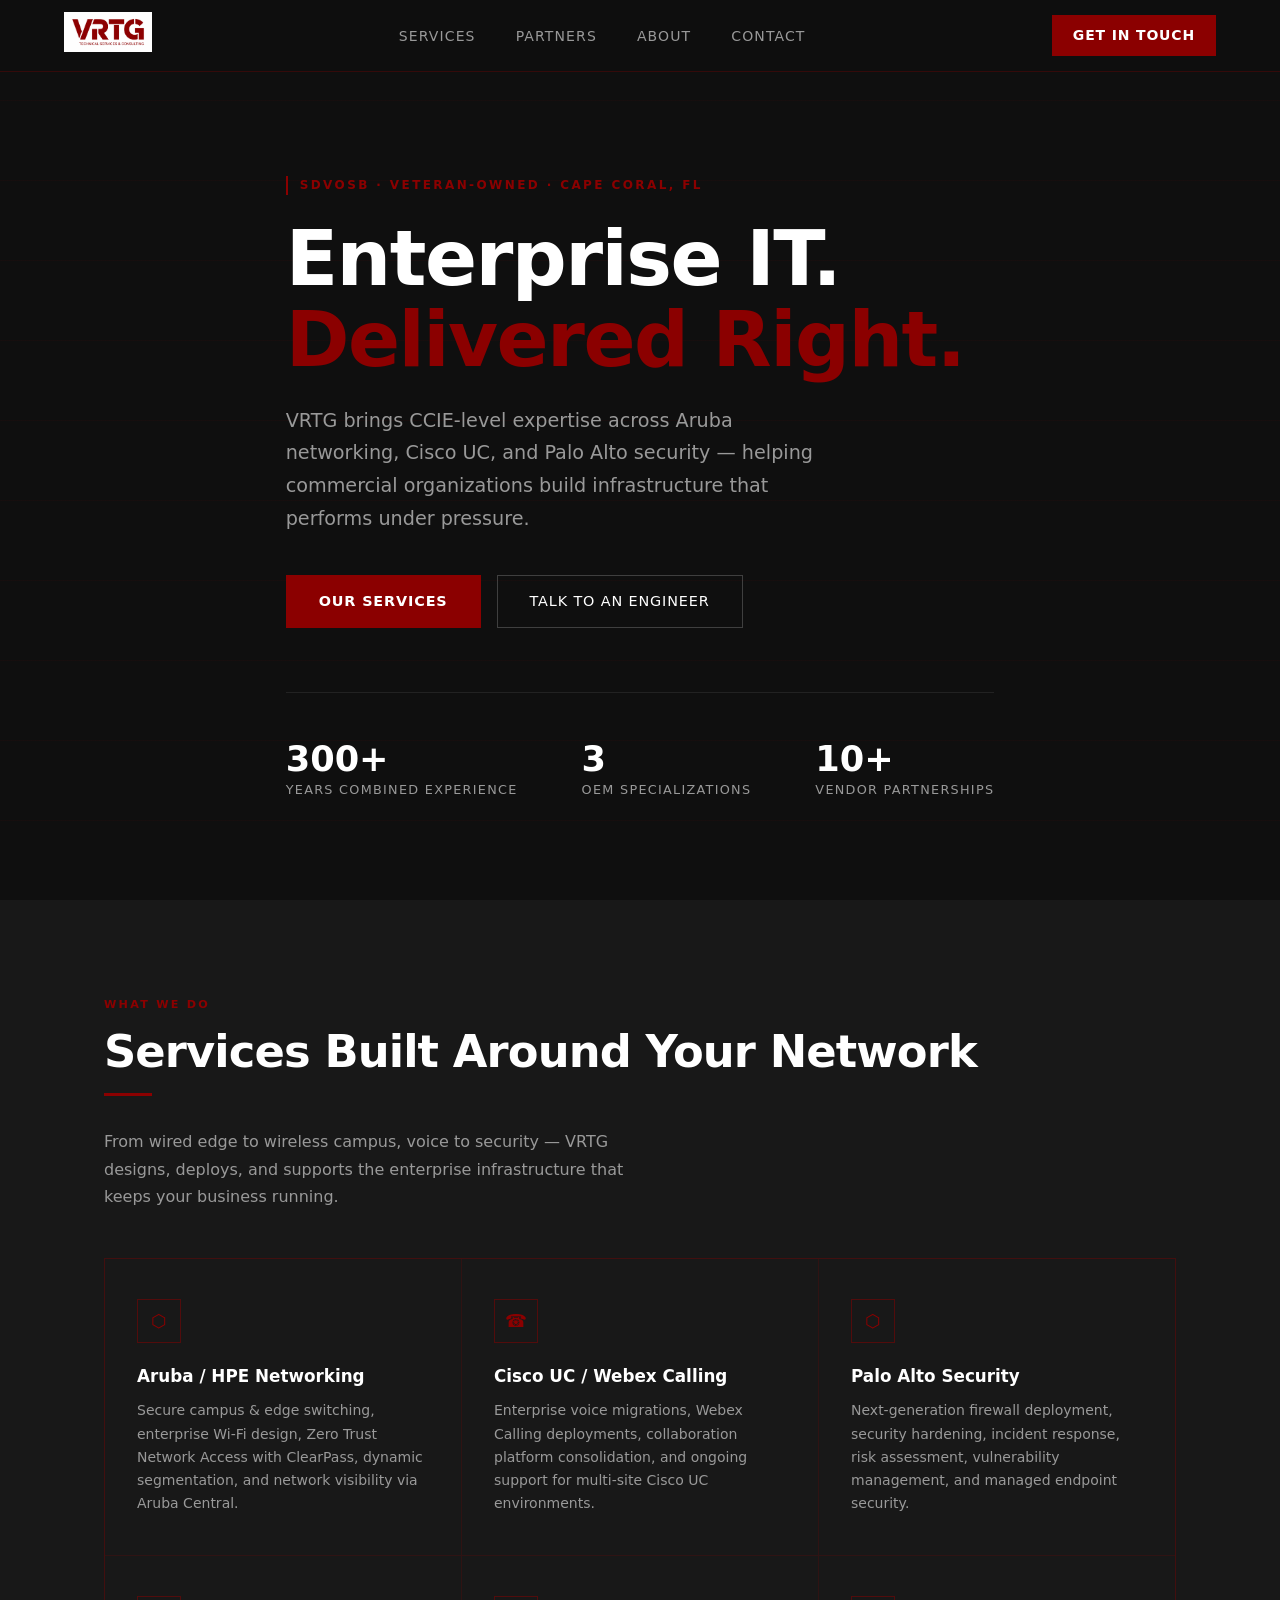
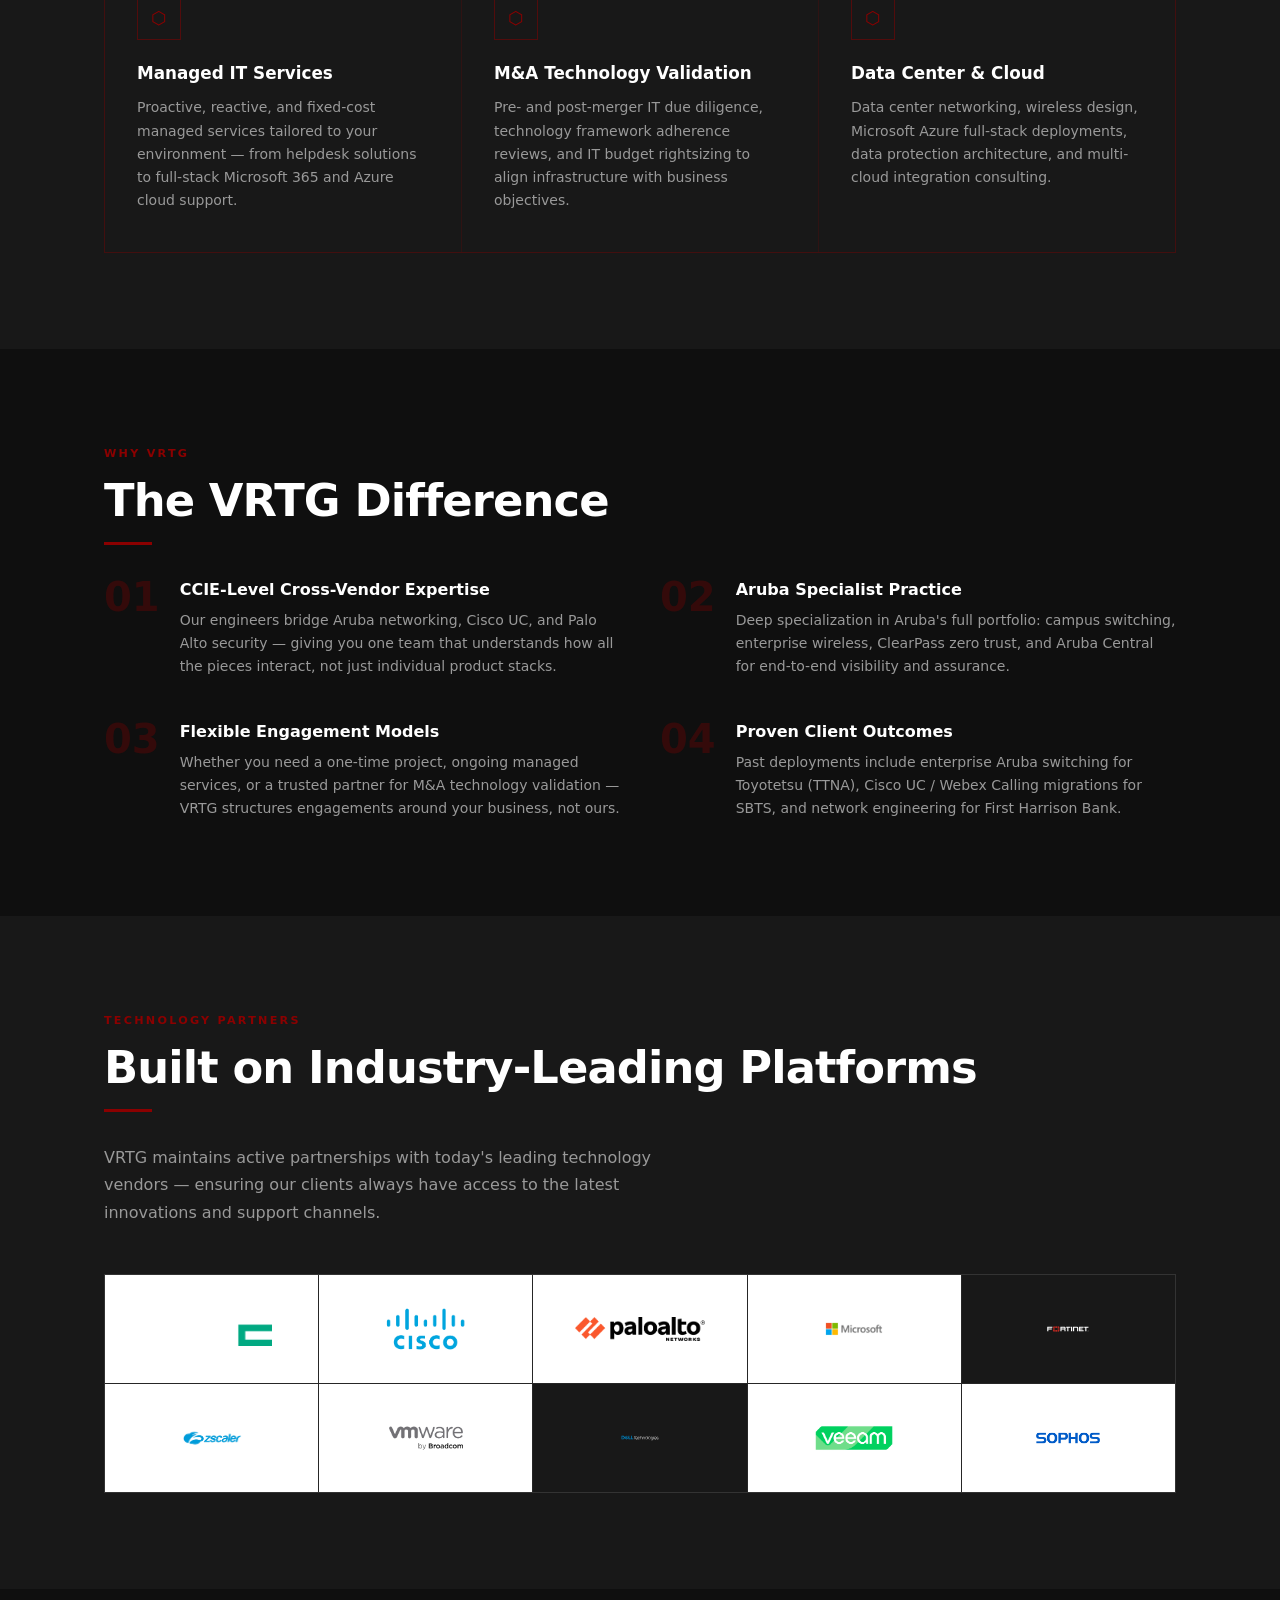
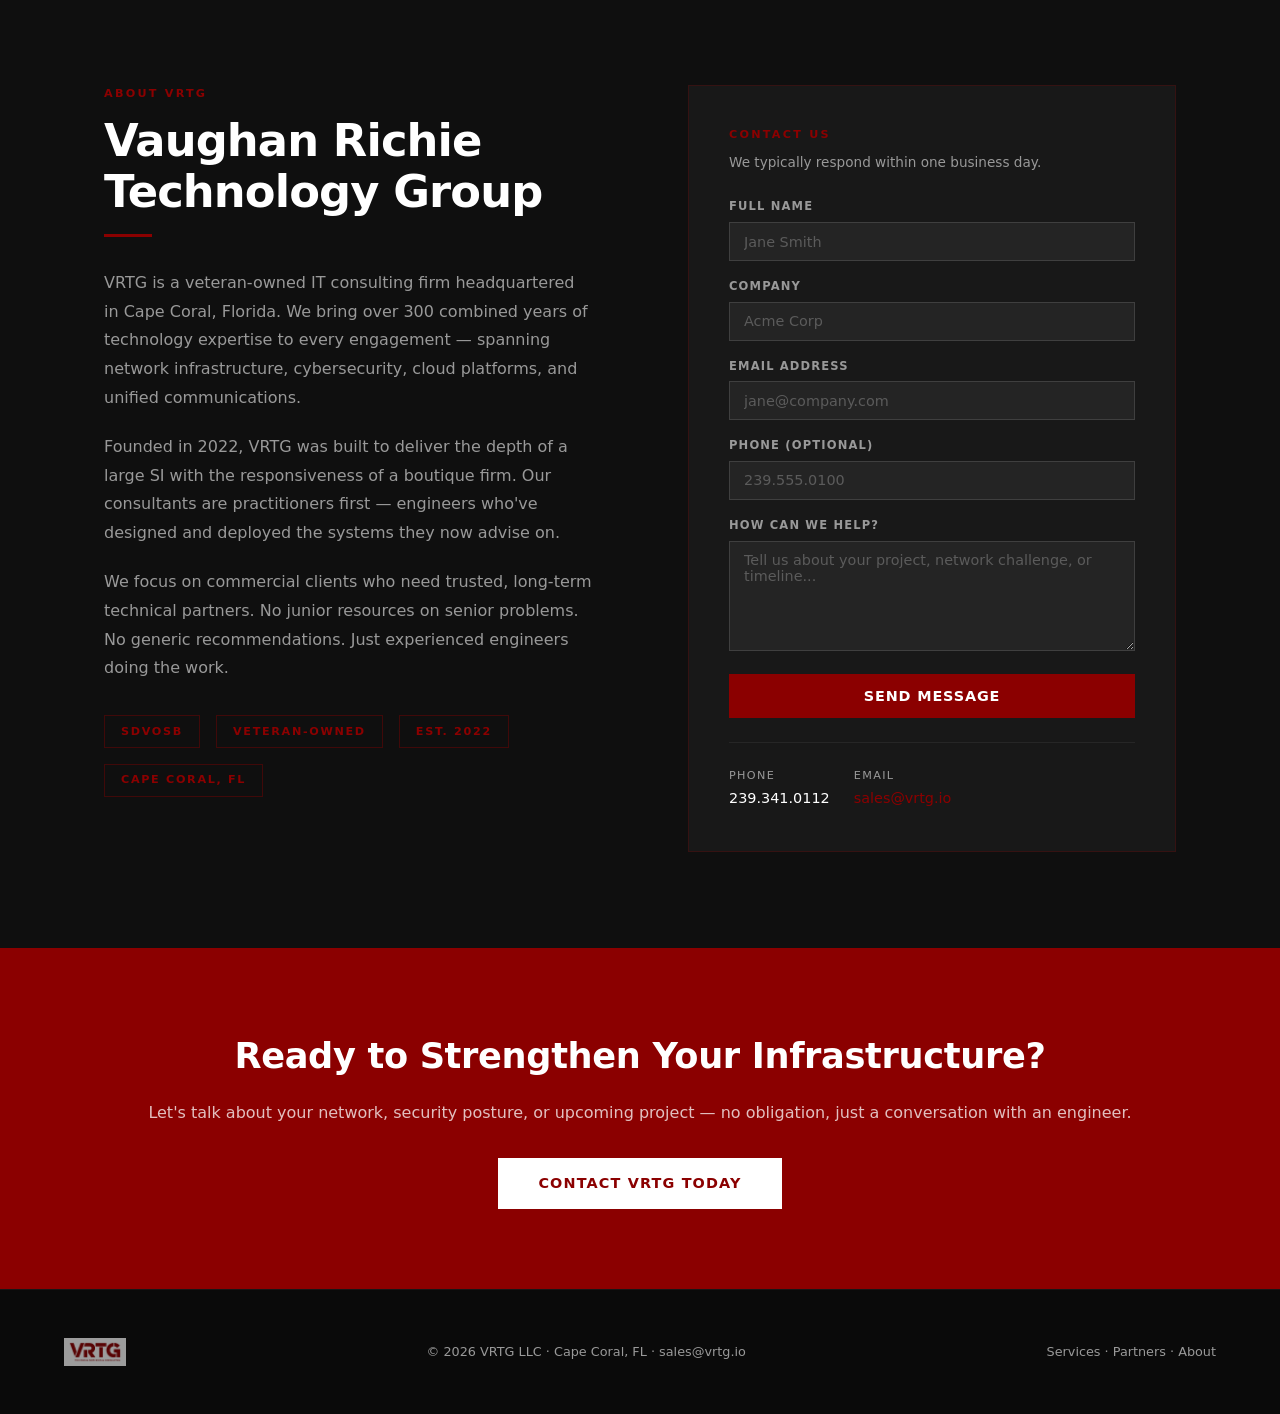
==== index.html @ ad1d43f0 "Updated the bottom line with current year and VRTG from full name." ====
<!DOCTYPE html>
<html lang="en">
<head>
<meta charset="UTF-8">
<meta name="viewport" content="width=device-width, initial-scale=1.0">
<title>VRTG – Technical Services & Consulting</title>
<style>
  :root {
    --red: #8B0000;
    --red-light: #a01010;
    --red-dim: #5a0000;
    --dark: #0f0f0f;
    --dark2: #181818;
    --dark3: #222222;
    --gray: #888;
    --light: #f5f4f2;
    --white: #fff;
    --text: #e8e6e1;
    --text-muted: #999;
    --font: 'Segoe UI', system-ui, -apple-system, sans-serif;
  }
  * { box-sizing: border-box; margin: 0; padding: 0; }
  html { scroll-behavior: smooth; }
  body { background: var(--dark); color: var(--text); font-family: var(--font); line-height: 1.6; }

  /* NAV */
  nav {
    position: fixed; top: 0; left: 0; right: 0; z-index: 100;
    background: rgba(15,15,15,0.97); backdrop-filter: blur(8px);
    border-bottom: 1px solid rgba(139,0,0,0.3);
    display: flex; align-items: center; justify-content: space-between;
    padding: 0 4rem; height: 72px;
  }
  .nav-logo img { height: 40px; width: auto; }
  .nav-links { display: flex; gap: 2.5rem; list-style: none; }
  .nav-links a {
    color: var(--text-muted); text-decoration: none; font-size: 0.875rem;
    letter-spacing: 0.08em; text-transform: uppercase; font-weight: 500;
    transition: color 0.2s;
  }
  .nav-links a:hover { color: var(--white); }
  .nav-cta {
    background: var(--red); color: var(--white); text-decoration: none;
    padding: 0.5rem 1.25rem; font-size: 0.875rem; font-weight: 600;
    letter-spacing: 0.06em; text-transform: uppercase;
    border: 1px solid var(--red); transition: all 0.2s;
  }
  .nav-cta:hover { background: transparent; color: var(--red); }

  /* SECTIONS */
  section { padding: 6rem 4rem; max-width: 1200px; margin: 0 auto; }
  section.full-bleed { max-width: none; padding: 6rem 4rem; }

  /* HERO */
  .hero {
    min-height: 100vh; display: flex; flex-direction: column;
    justify-content: center; padding-top: 72px;
    position: relative; overflow: hidden;
  }
  .hero::before {
    content: '';
    position: absolute; top: 0; left: 0; right: 0; bottom: 0;
    background: repeating-linear-gradient(
      0deg, transparent, transparent 79px,
      rgba(139,0,0,0.06) 79px, rgba(139,0,0,0.06) 80px
    );
    pointer-events: none;
  }
  .hero-inner { max-width: 1200px; margin: 0 auto; padding: 6rem 4rem; position: relative; }
  .hero-eyebrow {
    display: inline-block; color: var(--red); font-size: 0.75rem;
    letter-spacing: 0.2em; text-transform: uppercase; font-weight: 600;
    margin-bottom: 1.5rem;
    border-left: 2px solid var(--red); padding-left: 0.75rem;
  }
  .hero h1 {
    font-size: clamp(2.8rem, 6vw, 5rem); font-weight: 700; line-height: 1.05;
    letter-spacing: -0.02em; color: var(--white); margin-bottom: 1.5rem;
    max-width: 800px;
  }
  .hero h1 span { color: var(--red); }
  .hero p {
    font-size: 1.2rem; color: var(--text-muted); max-width: 560px;
    margin-bottom: 2.5rem; line-height: 1.7;
  }
  .hero-actions { display: flex; gap: 1rem; flex-wrap: wrap; }
  .btn-primary {
    background: var(--red); color: var(--white); text-decoration: none;
    padding: 0.875rem 2rem; font-size: 0.9rem; font-weight: 600;
    letter-spacing: 0.06em; text-transform: uppercase;
    border: 1px solid var(--red); transition: all 0.2s; display: inline-block;
  }
  .btn-primary:hover { background: var(--red-light); }
  .btn-outline {
    background: transparent; color: var(--white); text-decoration: none;
    padding: 0.875rem 2rem; font-size: 0.9rem; font-weight: 500;
    letter-spacing: 0.06em; text-transform: uppercase;
    border: 1px solid rgba(255,255,255,0.2); transition: all 0.2s; display: inline-block;
  }
  .btn-outline:hover { border-color: var(--white); }
  .hero-stats {
    display: flex; gap: 4rem; margin-top: 4rem;
    padding-top: 3rem; border-top: 1px solid rgba(255,255,255,0.08);
  }
  .hero-stat .num { font-size: 2.2rem; font-weight: 700; color: var(--white); line-height: 1; }
  .hero-stat .label { font-size: 0.8rem; color: var(--text-muted); margin-top: 0.25rem; text-transform: uppercase; letter-spacing: 0.1em; }

  /* SECTION HEADERS */
  .section-label {
    font-size: 0.7rem; letter-spacing: 0.2em; text-transform: uppercase;
    color: var(--red); font-weight: 600; margin-bottom: 0.75rem;
  }
  .section-title {
    font-size: clamp(1.8rem, 3.5vw, 2.8rem); font-weight: 700;
    color: var(--white); line-height: 1.15; letter-spacing: -0.02em;
    margin-bottom: 1rem;
  }
  .section-sub { font-size: 1rem; color: var(--text-muted); max-width: 560px; line-height: 1.7; margin-bottom: 3rem; }

  /* SERVICES GRID */
  .services-bg { background: var(--dark2); }
  .services-grid {
    display: grid; grid-template-columns: repeat(3, 1fr); gap: 1px;
    background: rgba(139,0,0,0.2); border: 1px solid rgba(139,0,0,0.2);
  }
  .service-card {
    background: var(--dark2); padding: 2.5rem 2rem;
    transition: background 0.2s;
  }
  .service-card:hover { background: var(--dark3); }
  .service-icon {
    width: 44px; height: 44px; border: 1px solid rgba(139,0,0,0.5);
    display: flex; align-items: center; justify-content: center;
    margin-bottom: 1.25rem; color: var(--red); font-size: 1.1rem;
  }
  .service-card h3 { font-size: 1.05rem; font-weight: 600; color: var(--white); margin-bottom: 0.6rem; }
  .service-card p { font-size: 0.875rem; color: var(--text-muted); line-height: 1.65; }

  /* DIFFERENTIATORS */
  .diff-grid { display: grid; grid-template-columns: repeat(2, 1fr); gap: 2.5rem; }
  .diff-item { display: flex; gap: 1.25rem; }
  .diff-num {
    font-size: 2.5rem; font-weight: 700; color: rgba(139,0,0,0.3);
    line-height: 1; flex-shrink: 0; font-variant-numeric: tabular-nums;
  }
  .diff-item h3 { font-size: 1rem; font-weight: 600; color: var(--white); margin-bottom: 0.4rem; }
  .diff-item p { font-size: 0.875rem; color: var(--text-muted); line-height: 1.65; }

  /* PARTNERS */
  .partners-bg { background: var(--dark2); }
  .partners-intro { max-width: 600px; margin-bottom: 3rem; }
  .partners-grid {
    display: grid; grid-template-columns: repeat(5, 1fr); gap: 1px;
    background: rgba(255,255,255,0.06); border: 1px solid rgba(255,255,255,0.06);
  }
  .partner-cell {
    background: var(--dark2); padding: 2rem 1.5rem;
    display: flex; align-items: center; justify-content: center;
    transition: background 0.2s;
  }
  .partner-cell:hover { background: var(--dark3); }
  .partner-cell span {
    font-size: 0.9rem; font-weight: 600; color: var(--text-muted);
    letter-spacing: 0.05em; text-align: center; text-transform: uppercase;
  }

  /* ABOUT */
  .about-layout { display: grid; grid-template-columns: 1fr 1fr; gap: 6rem; align-items: start; }
  .about-text p { font-size: 1rem; color: var(--text-muted); line-height: 1.8; margin-bottom: 1.25rem; }
  .about-card {
    background: var(--dark2); border: 1px solid rgba(139,0,0,0.25);
    padding: 2.5rem;
  }
  .contact-row { display: flex; align-items: center; gap: 0.75rem; margin-bottom: 1.25rem; padding-bottom: 1.25rem; border-bottom: 1px solid rgba(255,255,255,0.06); }
  .contact-row:last-child { border-bottom: none; margin-bottom: 0; padding-bottom: 0; }
  .contact-label { font-size: 0.7rem; text-transform: uppercase; letter-spacing: 0.12em; color: var(--text-muted); display: block; }
  .contact-value { font-size: 0.95rem; color: var(--white); font-weight: 500; }
  .contact-value a { color: var(--red); text-decoration: none; }
  .contact-value a:hover { text-decoration: underline; }

  /* CERTS */
  .cert-bar {
    display: flex; gap: 1rem; flex-wrap: wrap; margin-top: 2rem;
  }
  .cert-badge {
    border: 1px solid rgba(139,0,0,0.4); padding: 0.4rem 1rem;
    font-size: 0.7rem; letter-spacing: 0.15em; text-transform: uppercase;
    color: var(--red); font-weight: 700;
  }

  /* CTA BANNER */
  .cta-banner {
    background: var(--red); padding: 5rem 4rem; text-align: center;
  }
  .cta-banner h2 { font-size: 2.2rem; font-weight: 700; color: var(--white); margin-bottom: 1rem; letter-spacing: -0.01em; }
  .cta-banner p { font-size: 1rem; color: rgba(255,255,255,0.75); margin-bottom: 2rem; }
  .btn-white {
    background: var(--white); color: var(--red); text-decoration: none;
    padding: 0.875rem 2.5rem; font-size: 0.9rem; font-weight: 700;
    letter-spacing: 0.08em; text-transform: uppercase; display: inline-block;
    transition: all 0.2s;
  }
  .btn-white:hover { background: var(--light); }

  /* FOOTER */
  footer {
    background: #0a0a0a; padding: 3rem 4rem;
    border-top: 1px solid rgba(255,255,255,0.05);
    display: flex; justify-content: space-between; align-items: center;
    flex-wrap: wrap; gap: 1rem;
  }
  footer img { height: 28px; opacity: 0.6; }
  footer p { font-size: 0.8rem; color: var(--text-muted); }
  footer a { color: var(--text-muted); text-decoration: none; }
  footer a:hover { color: var(--red); }

  /* DIVIDER */
  .red-divider { height: 3px; background: var(--red); width: 48px; margin: 1rem 0 2rem; }



  .partner-cell a { text-decoration: none; }
  .partner-cell a img, .partner-cell a svg { transition: opacity 0.2s; }
  .partner-cell a:hover img, .partner-cell a:hover svg { opacity: 0.8; }
  .partner-cell-white {
    background: #fff !important;
  }
  .partner-cell-white:hover {
    background: #f0f0f0 !important;
  }


  /* CONTACT FORM */
  .form-group { margin-bottom: 1rem; }
  .form-label {
    display: block; font-size: 0.72rem; text-transform: uppercase;
    letter-spacing: 0.1em; color: var(--text-muted); margin-bottom: 0.4rem; font-weight: 600;
  }
  .form-input {
    width: 100%; background: rgba(255,255,255,0.05);
    border: 1px solid rgba(255,255,255,0.12); color: var(--white);
    padding: 0.65rem 0.875rem; font-size: 0.9rem; font-family: var(--font);
    outline: none; transition: border-color 0.2s;
  }
  .form-input:focus { border-color: var(--red); }
  .form-input::placeholder { color: rgba(255,255,255,0.25); }
  .form-textarea { resize: vertical; min-height: 110px; }

  /* MOBILE */
  @media (max-width: 768px) {
    nav { padding: 0 1.5rem; }
    .nav-links { display: none; }
    section, section.full-bleed { padding: 4rem 1.5rem; }
    .hero-inner { padding: 4rem 1.5rem; }
    .hero h1 { font-size: 2.4rem; }
    .services-grid { grid-template-columns: 1fr; }
    .diff-grid { grid-template-columns: 1fr; }
    .partners-grid { grid-template-columns: repeat(2, 1fr); }
    .about-layout { grid-template-columns: 1fr; gap: 2.5rem; }
    .hero-stats { gap: 2rem; flex-wrap: wrap; }
    footer { flex-direction: column; text-align: center; }
  }
</style>
</head>
<body>

<!-- NAV -->
<nav>
  <a class="nav-logo" href="#home"><img src="[data-uri]" alt="VRTG Technical Services & Consulting"></a>
  <ul class="nav-links">
    <li><a href="#services">Services</a></li>
    <li><a href="#partners">Partners</a></li>
    <li><a href="#about">About</a></li>
    <li><a href="#contact">Contact</a></li>
  </ul>
  <a href="mailto:sales@vrtg.io" class="nav-cta">Get in Touch</a>
</nav>

<!-- HERO -->
<div class="hero" id="home">
  <div class="hero-inner">
    <span class="hero-eyebrow">SDVOSB · Veteran-Owned · Cape Coral, FL</span>
    <h1>Enterprise IT.<br><span>Delivered Right.</span></h1>
    <p>VRTG brings CCIE-level expertise across Aruba networking, Cisco UC, and Palo Alto security — helping commercial organizations build infrastructure that performs under pressure.</p>
    <div class="hero-actions">
      <a href="#services" class="btn-primary">Our Services</a>
      <a href="#contact" class="btn-outline">Talk to an Engineer</a>
    </div>
    <div class="hero-stats">
      <div class="hero-stat">
        <div class="num">300+</div>
        <div class="label">Years Combined Experience</div>
      </div>
      <div class="hero-stat">
        <div class="num">3</div>
        <div class="label">OEM Specializations</div>
      </div>
      <div class="hero-stat">
        <div class="num">10+</div>
        <div class="label">Vendor Partnerships</div>
      </div>
    </div>
  </div>
</div>

<!-- SERVICES -->
<div class="services-bg" id="services">
<section>
  <div class="section-label">What We Do</div>
  <h2 class="section-title">Services Built Around Your Network</h2>
  <div class="red-divider"></div>
  <p class="section-sub">From wired edge to wireless campus, voice to security — VRTG designs, deploys, and supports the enterprise infrastructure that keeps your business running.</p>

  <div class="services-grid">
    <div class="service-card">
      <div class="service-icon">⬡</div>
      <h3>Aruba / HPE Networking</h3>
      <p>Secure campus &amp; edge switching, enterprise Wi-Fi design, Zero Trust Network Access with ClearPass, dynamic segmentation, and network visibility via Aruba Central.</p>
    </div>
    <div class="service-card">
      <div class="service-icon">☎</div>
      <h3>Cisco UC / Webex Calling</h3>
      <p>Enterprise voice migrations, Webex Calling deployments, collaboration platform consolidation, and ongoing support for multi-site Cisco UC environments.</p>
    </div>
    <div class="service-card">
      <div class="service-icon">⬡</div>
      <h3>Palo Alto Security</h3>
      <p>Next-generation firewall deployment, security hardening, incident response, risk assessment, vulnerability management, and managed endpoint security.</p>
    </div>
    <div class="service-card">
      <div class="service-icon">⬡</div>
      <h3>Managed IT Services</h3>
      <p>Proactive, reactive, and fixed-cost managed services tailored to your environment — from helpdesk solutions to full-stack Microsoft 365 and Azure cloud support.</p>
    </div>
    <div class="service-card">
      <div class="service-icon">⬡</div>
      <h3>M&amp;A Technology Validation</h3>
      <p>Pre- and post-merger IT due diligence, technology framework adherence reviews, and IT budget rightsizing to align infrastructure with business objectives.</p>
    </div>
    <div class="service-card">
      <div class="service-icon">⬡</div>
      <h3>Data Center &amp; Cloud</h3>
      <p>Data center networking, wireless design, Microsoft Azure full-stack deployments, data protection architecture, and multi-cloud integration consulting.</p>
    </div>
  </div>
</section>
</div>

<!-- DIFFERENTIATORS -->
<section id="why">
  <div class="section-label">Why VRTG</div>
  <h2 class="section-title">The VRTG Difference</h2>
  <div class="red-divider"></div>
  <div class="diff-grid">
    <div class="diff-item">
      <div class="diff-num">01</div>
      <div>
        <h3>CCIE-Level Cross-Vendor Expertise</h3>
        <p>Our engineers bridge Aruba networking, Cisco UC, and Palo Alto security — giving you one team that understands how all the pieces interact, not just individual product stacks.</p>
      </div>
    </div>
    <div class="diff-item">
      <div class="diff-num">02</div>
      <div>
        <h3>Aruba Specialist Practice</h3>
        <p>Deep specialization in Aruba's full portfolio: campus switching, enterprise wireless, ClearPass zero trust, and Aruba Central for end-to-end visibility and assurance.</p>
      </div>
    </div>
    <div class="diff-item">
      <div class="diff-num">03</div>
      <div>
        <h3>Flexible Engagement Models</h3>
        <p>Whether you need a one-time project, ongoing managed services, or a trusted partner for M&amp;A technology validation — VRTG structures engagements around your business, not ours.</p>
      </div>
    </div>
    <div class="diff-item">
      <div class="diff-num">04</div>
      <div>
        <h3>Proven Client Outcomes</h3>
        <p>Past deployments include enterprise Aruba switching for Toyotetsu (TTNA), Cisco UC / Webex Calling migrations for SBTS, and network engineering for First Harrison Bank.</p>
      </div>
    </div>
  </div>
</section>

<!-- PARTNERS -->
<div class="partners-bg" id="partners">
<section>
  <div class="section-label">Technology Partners</div>
  <h2 class="section-title">Built on Industry-Leading Platforms</h2>
  <div class="red-divider"></div>
  <p class="section-sub">VRTG maintains active partnerships with today's leading technology vendors — ensuring our clients always have access to the latest innovations and support channels.</p>

  <div class="partners-grid">

    <!-- HPE / Aruba - white bg for PNG -->
    <div class="partner-cell partner-cell-white"><a href="https://www.arubanetworks.com" target="_blank" rel="noopener" style="display:flex;align-items:center;justify-content:center;width:100%;height:100%;">
      <img src="[data-uri]" alt="HPE" style="max-height:40px; max-width:120px; object-fit:contain;">
    </a></div>

    <!-- Cisco - white bg for PNG -->
    <div class="partner-cell partner-cell-white"><a href="https://www.cisco.com" target="_blank" rel="noopener" style="display:flex;align-items:center;justify-content:center;width:100%;height:100%;">
      <img src="[data-uri]" alt="Cisco" style="max-height:44px; max-width:110px; object-fit:contain;">
    </a></div>

    <!-- Palo Alto Networks -->
    <div class="partner-cell partner-cell-white"><a href="https://www.paloaltonetworks.com" target="_blank" rel="noopener" style="display:flex;align-items:center;justify-content:center;width:100%;height:100%;">
      <img src="[data-uri]" alt="Palo Alto Networks" style="max-height:40px; max-width:130px; object-fit:contain;">
    </a></div>

    <!-- Microsoft -->
    <div class="partner-cell partner-cell-white"><a href="https://www.microsoft.com" target="_blank" rel="noopener" style="display:flex;align-items:center;justify-content:center;width:100%;height:100%;">
      <img src="[data-uri]" alt="Microsoft" style="max-height:36px; max-width:120px; object-fit:contain;">
    </a></div>

    <!-- Fortinet - SVG with white text on dark bg -->
    <div class="partner-cell"><a href="https://www.fortinet.com" target="_blank" rel="noopener" style="display:flex;align-items:center;justify-content:center;width:100%;height:100%;">
      <img src="[data-uri]" alt="Fortinet" style="max-height:36px; max-width:130px; object-fit:contain;">
    </a></div>

    <!-- Zscaler - white bg for PNG -->
    <div class="partner-cell partner-cell-white"><a href="https://www.zscaler.com" target="_blank" rel="noopener" style="display:flex;align-items:center;justify-content:center;width:100%;height:100%;">
      <img src="[data-uri]" alt="Zscaler" style="max-height:36px; max-width:120px; object-fit:contain;">
    </a></div>

    <!-- VMware - white bg for PNG -->
    <div class="partner-cell partner-cell-white"><a href="https://www.broadcom.com/products/vmware" target="_blank" rel="noopener" style="display:flex;align-items:center;justify-content:center;width:100%;height:100%;">
      <img src="[data-uri]" alt="VMware by Broadcom" style="max-height:44px; max-width:130px; object-fit:contain;">
    </a></div>

    <!-- Dell - SVG with white/blue on dark bg -->
    <div class="partner-cell"><a href="https://www.dell.com" target="_blank" rel="noopener" style="display:flex;align-items:center;justify-content:center;width:100%;height:100%;">
      <img src="[data-uri]" alt="Dell Technologies" style="max-height:32px; max-width:120px; object-fit:contain;">
    </a></div>

    <!-- Veeam - white bg for PNG -->
    <div class="partner-cell partner-cell-white"><a href="https://www.veeam.com" target="_blank" rel="noopener" style="display:flex;align-items:center;justify-content:center;width:100%;height:100%;">
      <img src="[data-uri]" alt="Veeam" style="max-height:44px; max-width:120px; object-fit:contain;">
    </a></div>

    <!-- Sophos -->
    <div class="partner-cell partner-cell-white"><a href="https://www.sophos.com" target="_blank" rel="noopener" style="display:flex;align-items:center;justify-content:center;width:100%;height:100%;">
      <img src="[data-uri]" alt="Sophos" style="max-height:36px; max-width:110px; object-fit:contain;">
    </a></div>

  </div>

</section>
</div>

<!-- ABOUT -->
<section id="about">
  <div class="about-layout">
    <div class="about-text">
      <div class="section-label">About VRTG</div>
      <h2 class="section-title">Vaughan Richie Technology Group</h2>
      <div class="red-divider"></div>
      <p>VRTG is a veteran-owned IT consulting firm headquartered in Cape Coral, Florida. We bring over 300 combined years of technology expertise to every engagement — spanning network infrastructure, cybersecurity, cloud platforms, and unified communications.</p>
      <p>Founded in 2022, VRTG was built to deliver the depth of a large SI with the responsiveness of a boutique firm. Our consultants are practitioners first — engineers who've designed and deployed the systems they now advise on.</p>
      <p>We focus on commercial clients who need trusted, long-term technical partners. No junior resources on senior problems. No generic recommendations. Just experienced engineers doing the work.</p>
      <div class="cert-bar">
        <span class="cert-badge">SDVOSB</span>
        <span class="cert-badge">Veteran-Owned</span>
        <span class="cert-badge">Est. 2022</span>
        <span class="cert-badge">Cape Coral, FL</span>
      </div>
    </div>
    <div>
      <div class="about-card" id="contact">
        <div class="section-label" style="margin-bottom:0.5rem;">Contact Us</div>
        <p style="font-size:0.85rem;color:var(--text-muted);margin-bottom:1.5rem;">We typically respond within one business day.</p>

        <form id="contact-form" action="https://formspree.io/f/xzdwznkl" method="POST">
          <!-- TO ACTIVATE: Replace xzdwznkl with the ID from formspree.io (target: sales@vrtg.io) -->
          <input type="hidden" name="_subject" value="New VRTG Website Inquiry">
          <input type="hidden" name="_replyto" value="">
          <div class="form-group">
            <label class="form-label">Full Name</label>
            <input type="text" name="name" class="form-input" placeholder="Jane Smith" required>
          </div>
          <div class="form-group">
            <label class="form-label">Company</label>
            <input type="text" name="company" class="form-input" placeholder="Acme Corp">
          </div>
          <div class="form-group">
            <label class="form-label">Email Address</label>
            <input type="email" name="email" class="form-input" placeholder="jane@company.com" required>
          </div>
          <div class="form-group">
            <label class="form-label">Phone (optional)</label>
            <input type="tel" name="phone" class="form-input" placeholder="239.555.0100">
          </div>
          <div class="form-group">
            <label class="form-label">How can we help?</label>
            <textarea name="message" class="form-input form-textarea" placeholder="Tell us about your project, network challenge, or timeline..." required></textarea>
          </div>
          <button type="submit" class="btn-primary" style="width:100%;border:none;cursor:pointer;font-family:inherit;">
            Send Message
          </button>
          <div id="form-success" style="display:none;margin-top:1rem;padding:0.75rem;background:rgba(0,180,80,0.15);border:1px solid rgba(0,180,80,0.4);color:#4caf50;font-size:0.85rem;text-align:center;">
            ✓ Message sent! We'll be in touch shortly.
          </div>
          <div id="form-error" style="display:none;margin-top:1rem;padding:0.75rem;background:rgba(180,0,0,0.15);border:1px solid rgba(180,0,0,0.4);color:#f44;font-size:0.85rem;text-align:center;">
            Something went wrong. Please email <a href="mailto:sales@vrtg.io" style="color:#f44;">sales@vrtg.io</a> directly.
          </div>
        </form>

        <div style="margin-top:1.5rem;padding-top:1.5rem;border-top:1px solid rgba(255,255,255,0.06);">
          <div style="display:flex;gap:1.5rem;flex-wrap:wrap;">
            <div>
              <span class="contact-label" style="font-size:0.7rem;text-transform:uppercase;letter-spacing:0.12em;color:var(--text-muted);display:block;">Phone</span>
              <a href="tel:2393410112" style="color:var(--white);font-size:0.9rem;text-decoration:none;">239.341.0112</a>
            </div>
            <div>
              <span class="contact-label" style="font-size:0.7rem;text-transform:uppercase;letter-spacing:0.12em;color:var(--text-muted);display:block;">Email</span>
              <a href="mailto:sales@vrtg.io" style="color:var(--red);font-size:0.9rem;text-decoration:none;">sales@vrtg.io</a>
            </div>
          </div>
        </div>
      </div>

      <script>
        document.getElementById('contact-form').addEventListener('submit', async function(e) {
          e.preventDefault();
          const form = e.target;
          const submitBtn = form.querySelector('button[type="submit"]');
          submitBtn.textContent = 'Sending...';
          submitBtn.disabled = true;
          try {
            const res = await fetch(form.action, {
              method: 'POST',
              body: new FormData(form),
              headers: { 'Accept': 'application/json' }
            });
            if (res.ok) {
              form.reset();
              document.getElementById('form-success').style.display = 'block';
              submitBtn.textContent = 'Sent!';
            } else {
              throw new Error('Server error');
            }
          } catch {
            document.getElementById('form-error').style.display = 'block';
            submitBtn.textContent = 'Send Message';
            submitBtn.disabled = false;
          }
        });
      </script>
    </div>
  </div>
</section>

<!-- CTA BANNER -->
<div class="cta-banner">
  <h2>Ready to Strengthen Your Infrastructure?</h2>
  <p>Let's talk about your network, security posture, or upcoming project — no obligation, just a conversation with an engineer.</p>
  <a href="mailto:sales@vrtg.io" class="btn-white">Contact VRTG Today</a>
</div>

<!-- FOOTER -->
<footer>
  <img src="[data-uri]" alt="VRTG">
  <p>© 2026 VRTG LLC · Cape Coral, FL · <a href="mailto:sales@vrtg.io">sales@vrtg.io</a></p>
  <p><a href="#services">Services</a> · <a href="#partners">Partners</a> · <a href="#about">About</a></p>
</footer>

</body>
</html>
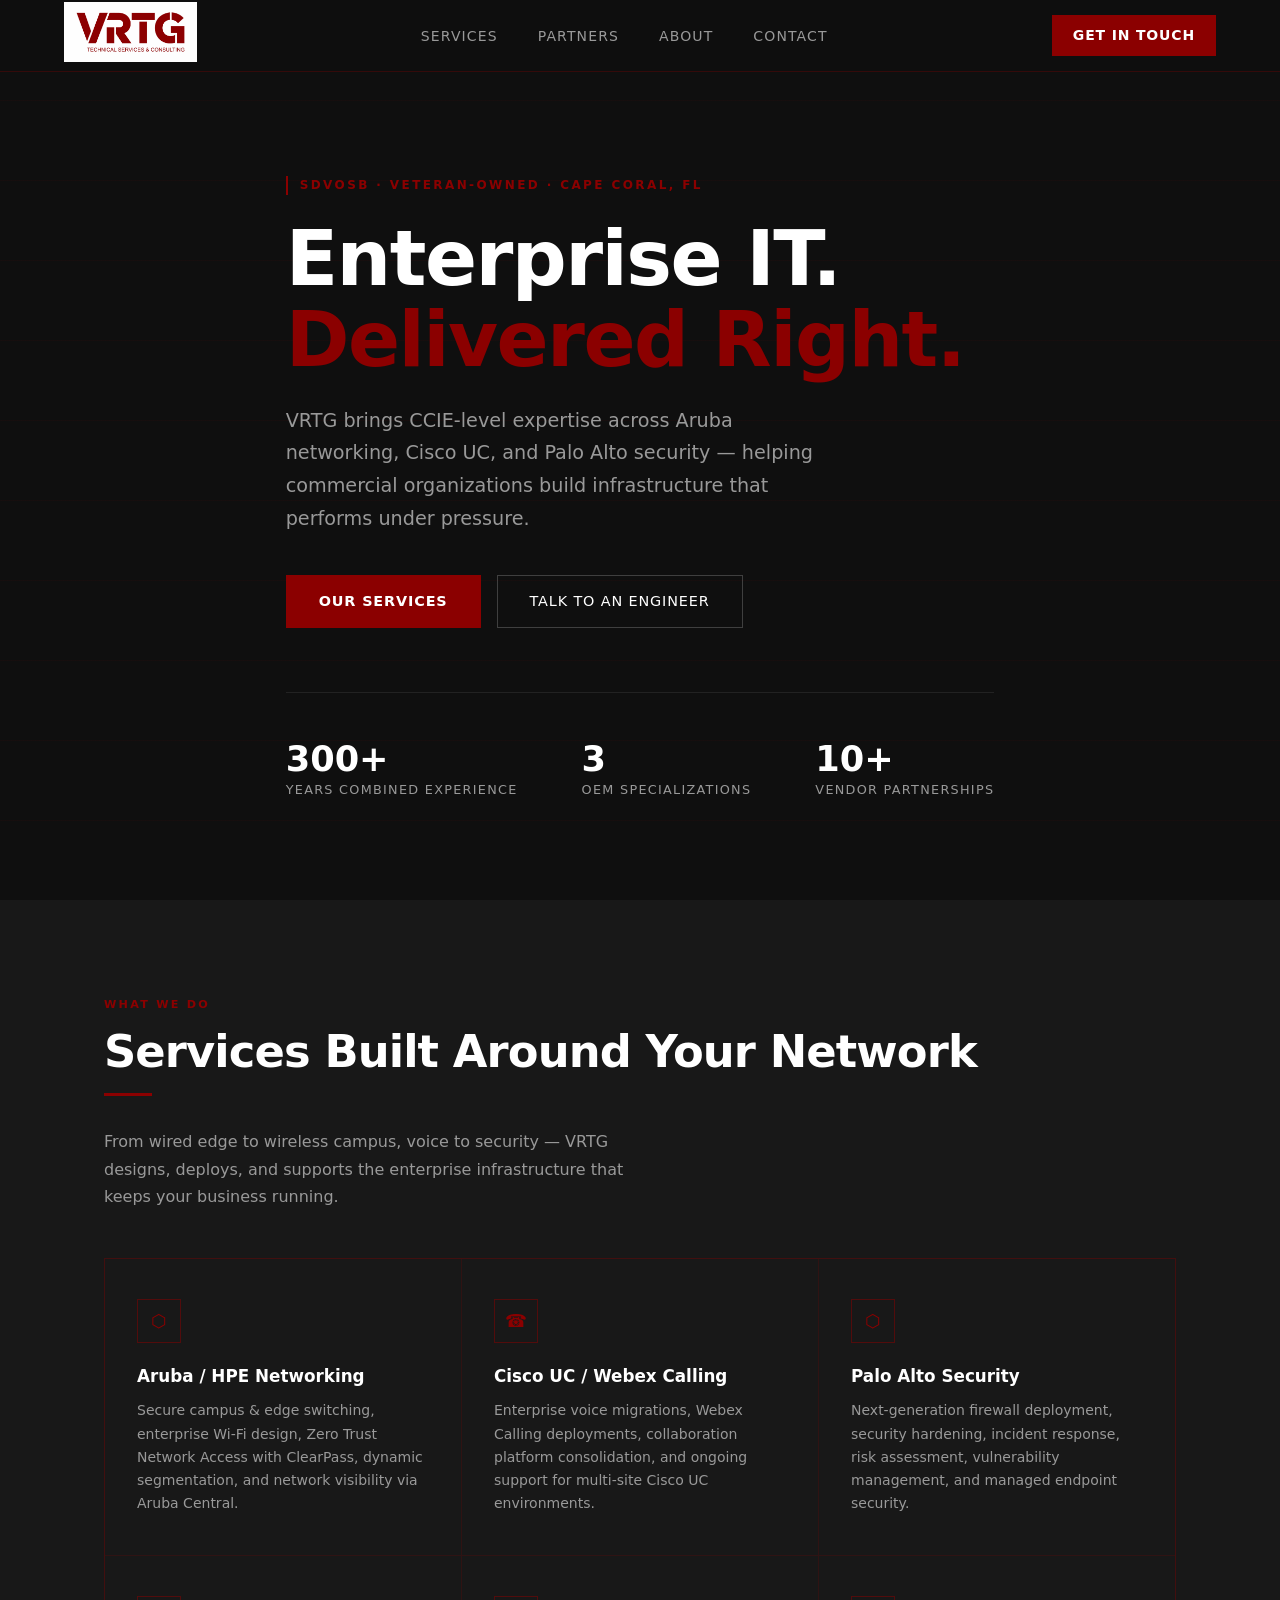
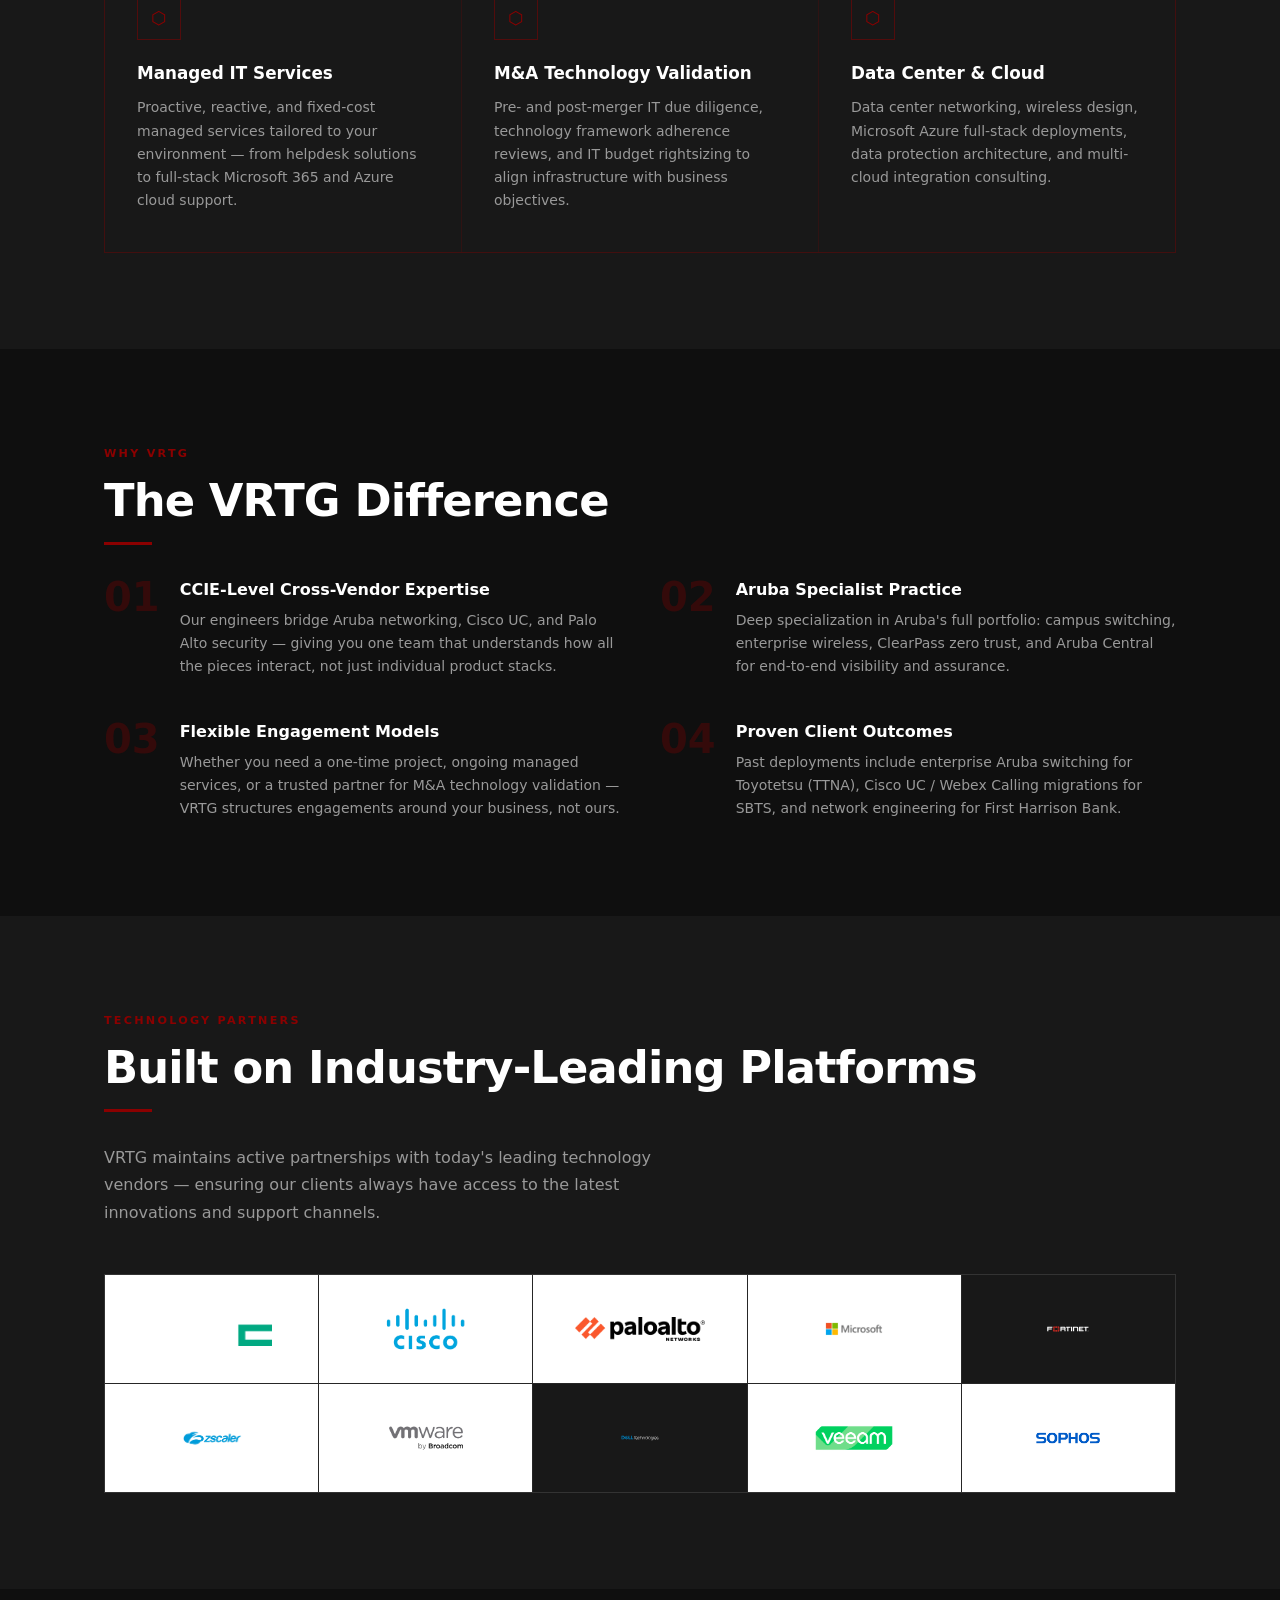
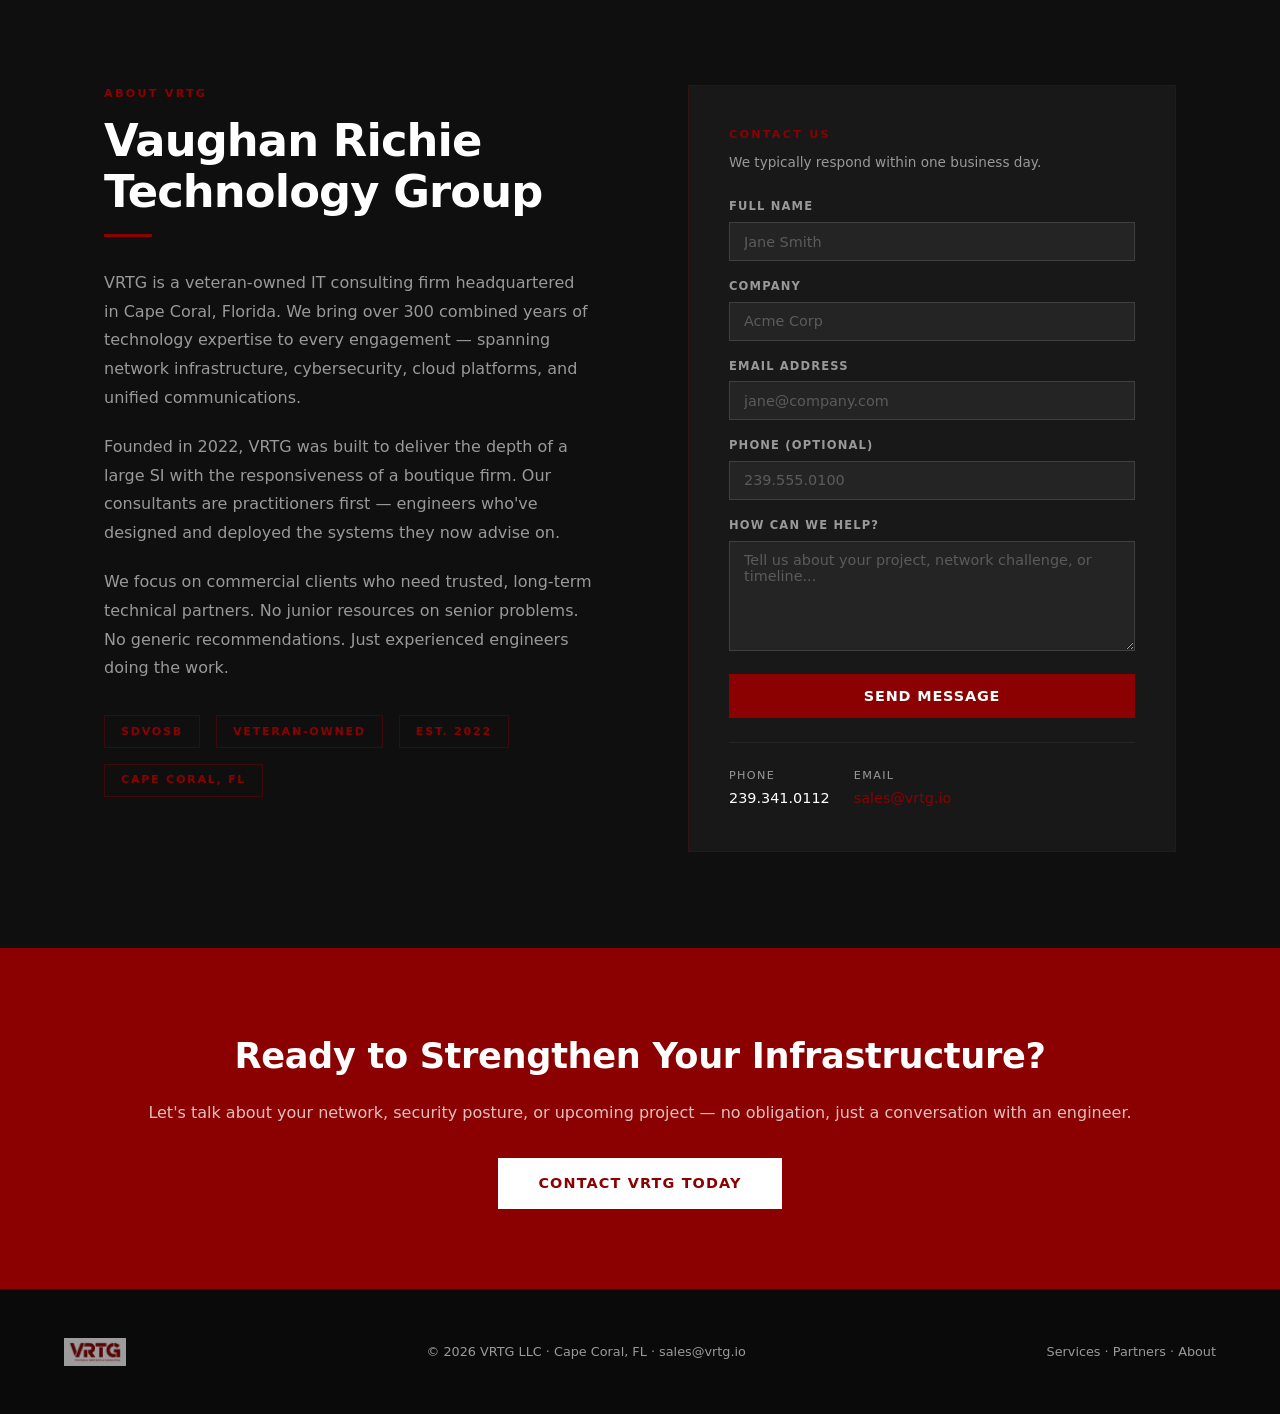
==== commit 3bd41e6e: "Increase logo height in navigation bar" ====
--- a/index.html
+++ b/index.html
@@ -31,7 +31,7 @@
     display: flex; align-items: center; justify-content: space-between;
     padding: 0 4rem; height: 72px;
   }
-  .nav-logo img { height: 40px; width: auto; }
+  .nav-logo img { height: 60px; width: auto; }
   .nav-links { display: flex; gap: 2.5rem; list-style: none; }
   .nav-links a {
     color: var(--text-muted); text-decoration: none; font-size: 0.875rem;
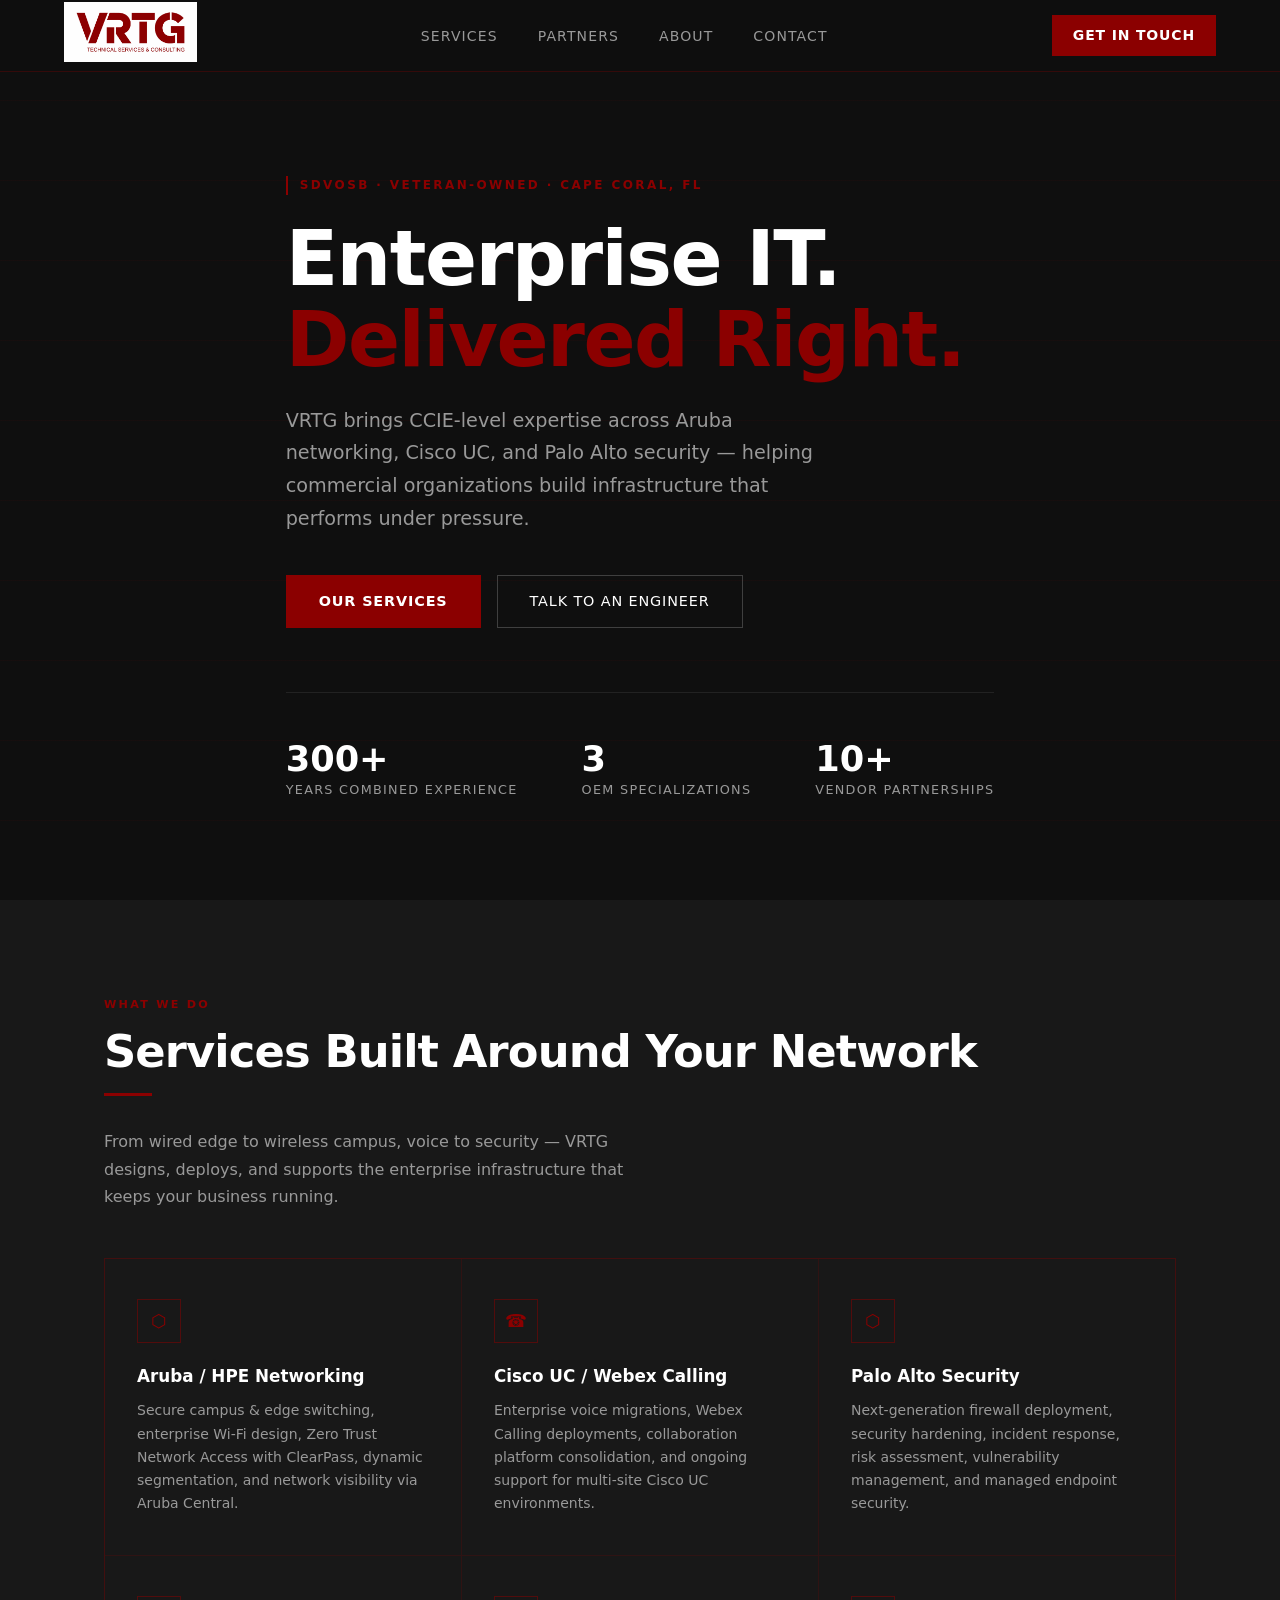
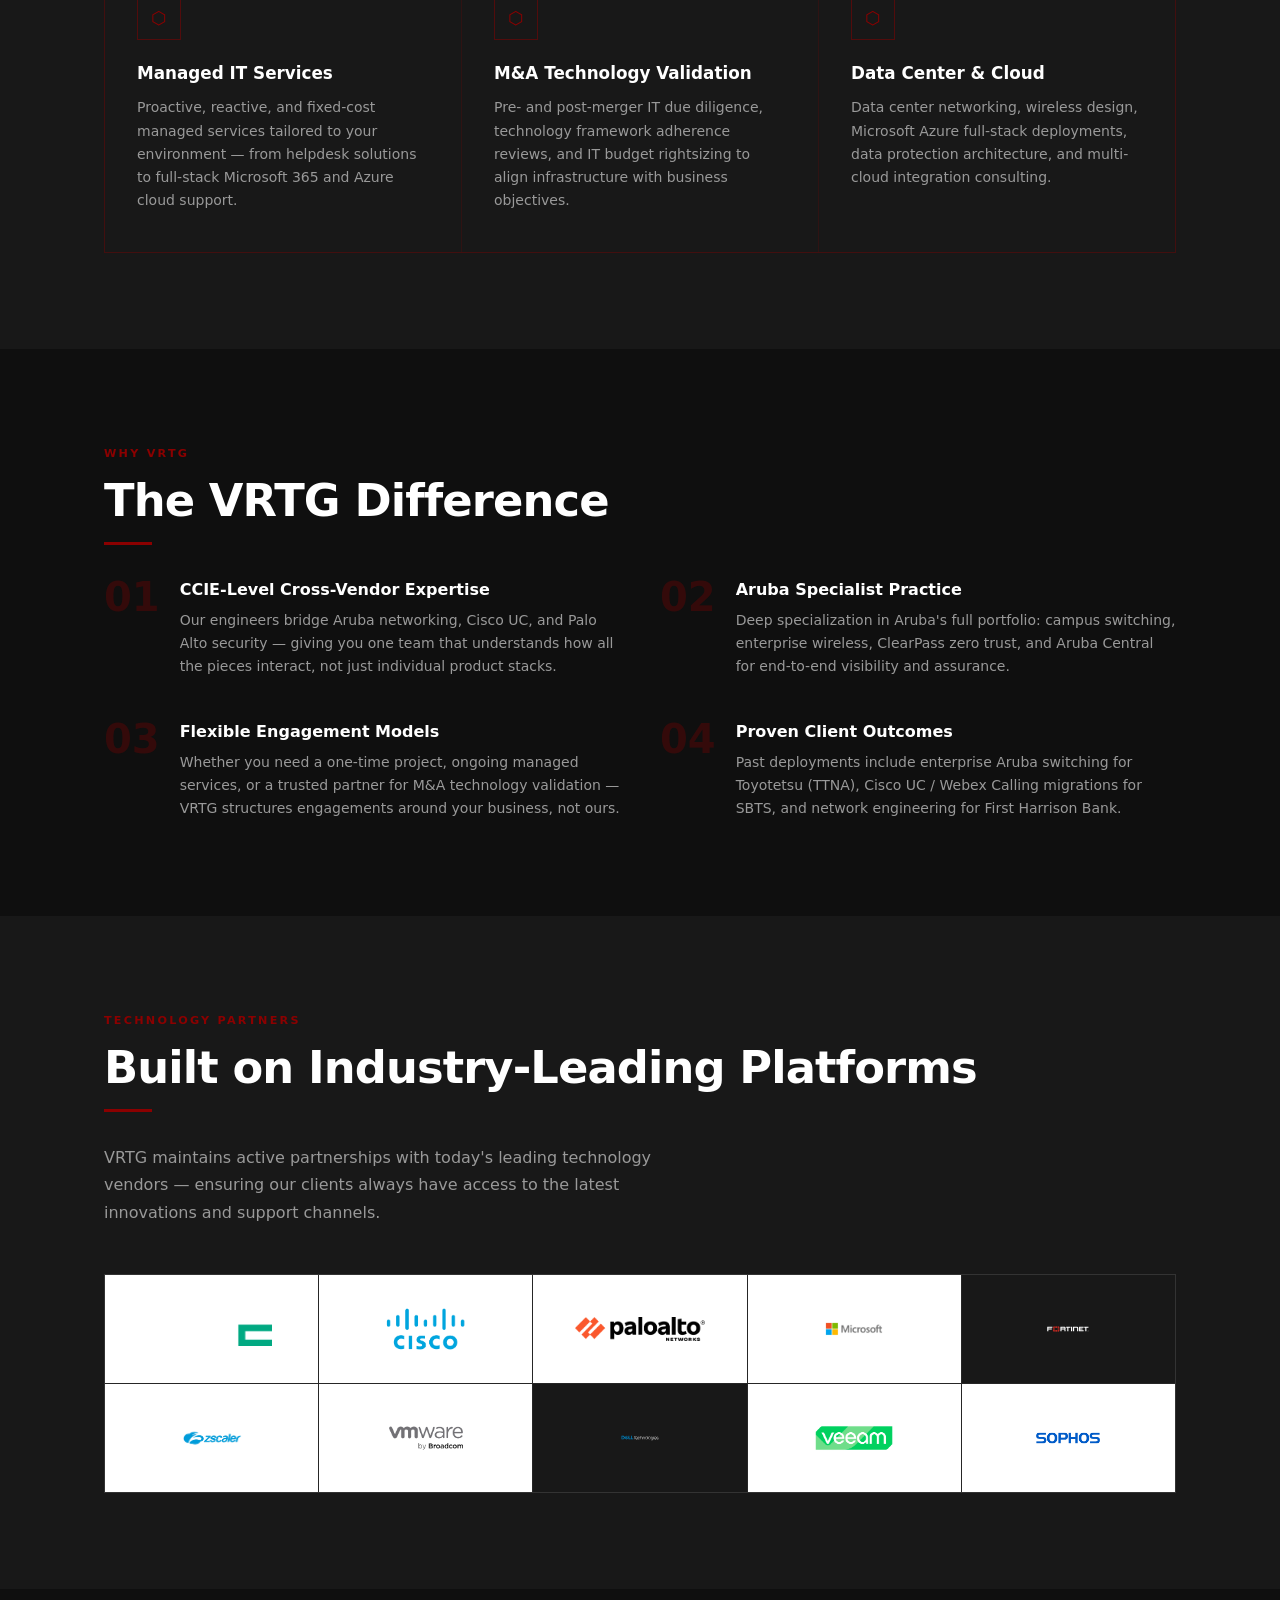
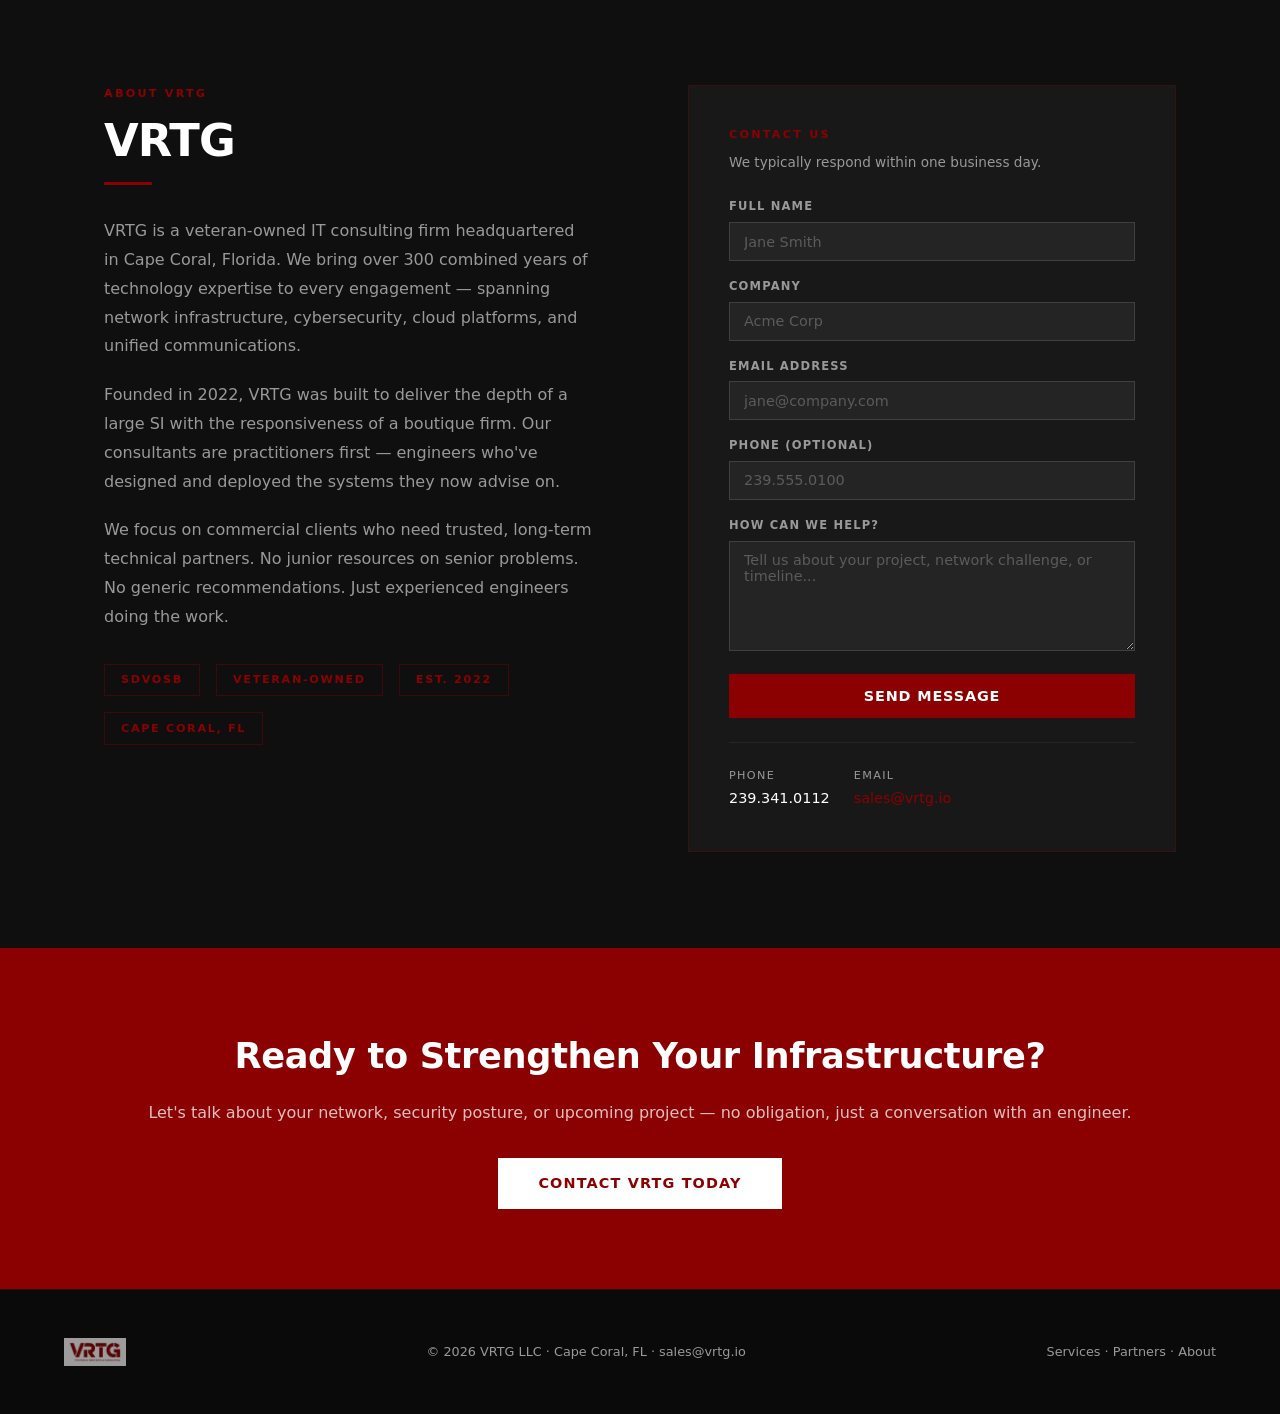
==== commit 8f2ddfcf: "Update index.html" ====
--- a/index.html
+++ b/index.html
@@ -453,7 +453,7 @@
   <div class="about-layout">
     <div class="about-text">
       <div class="section-label">About VRTG</div>
-      <h2 class="section-title">Vaughan Richie Technology Group</h2>
+      <h2 class="section-title">VRTG</h2>
       <div class="red-divider"></div>
       <p>VRTG is a veteran-owned IT consulting firm headquartered in Cape Coral, Florida. We bring over 300 combined years of technology expertise to every engagement — spanning network infrastructure, cybersecurity, cloud platforms, and unified communications.</p>
       <p>Founded in 2022, VRTG was built to deliver the depth of a large SI with the responsiveness of a boutique firm. Our consultants are practitioners first — engineers who've designed and deployed the systems they now advise on.</p>
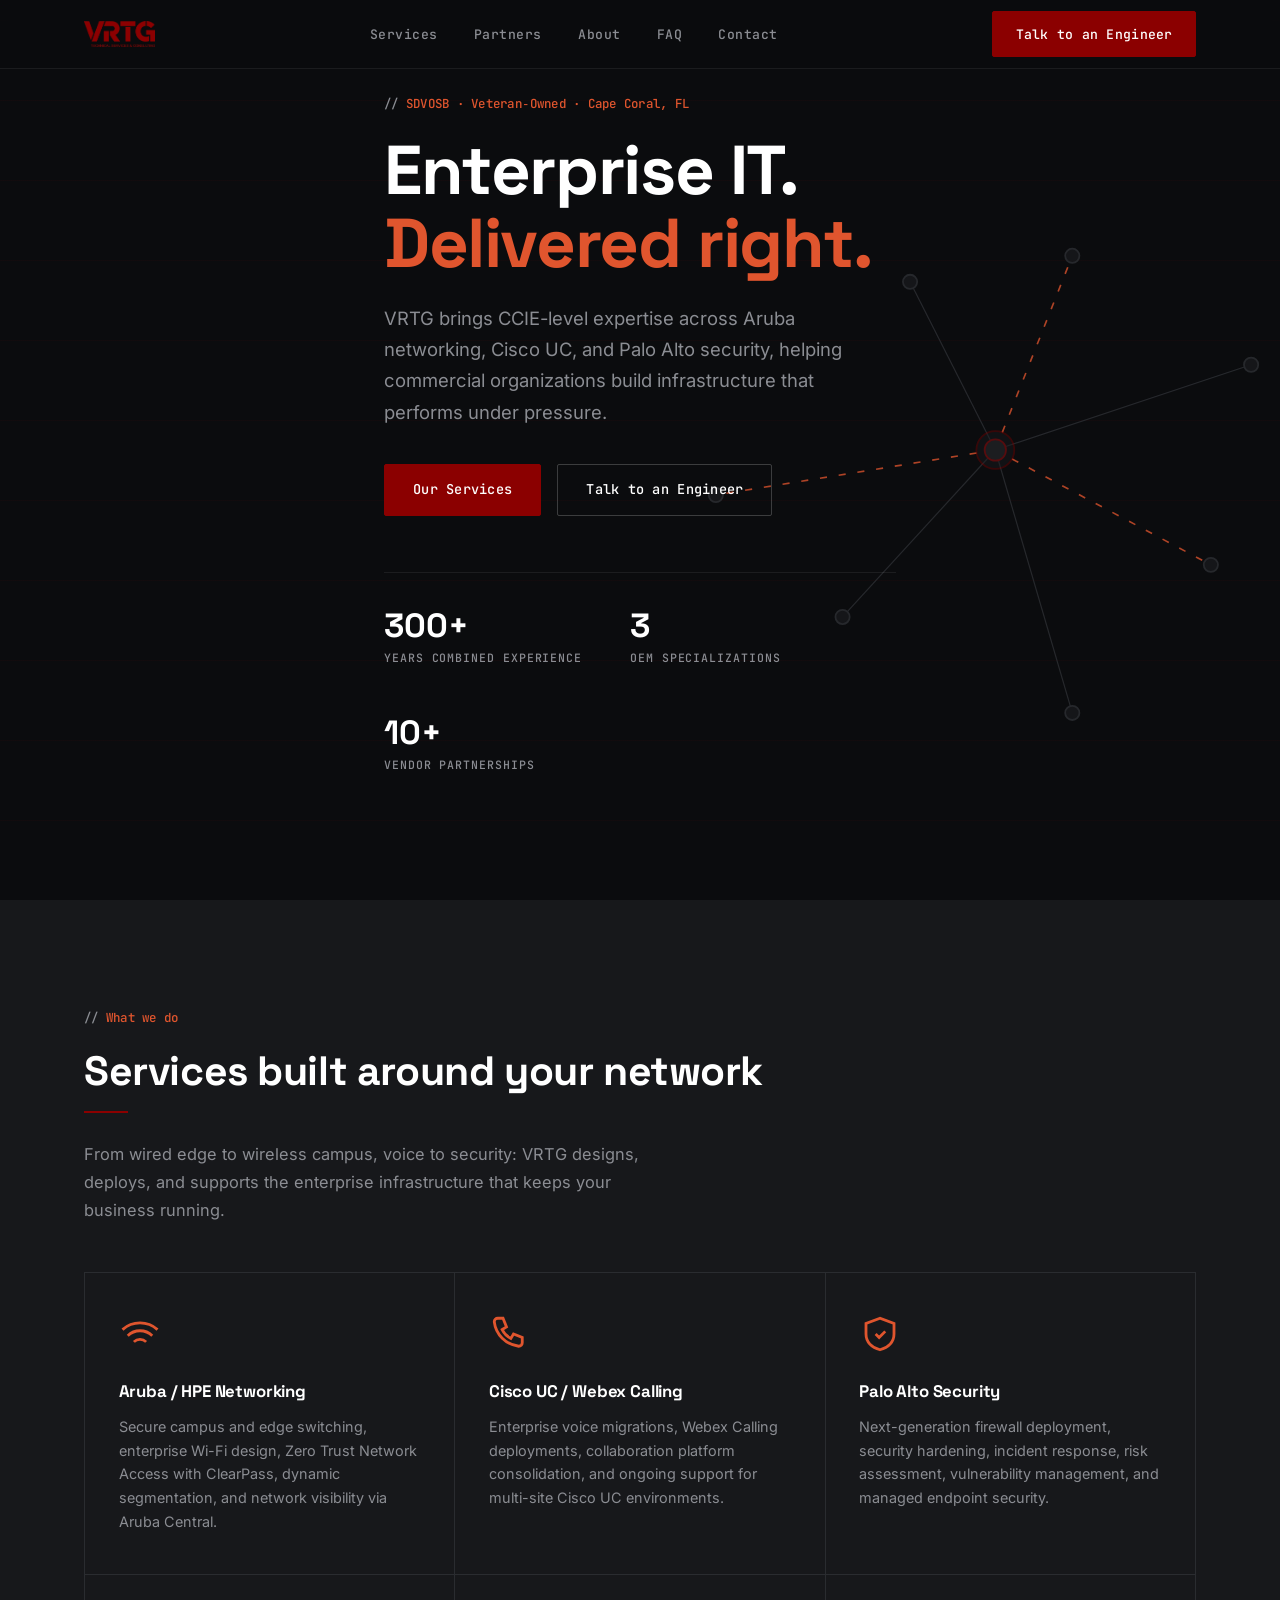
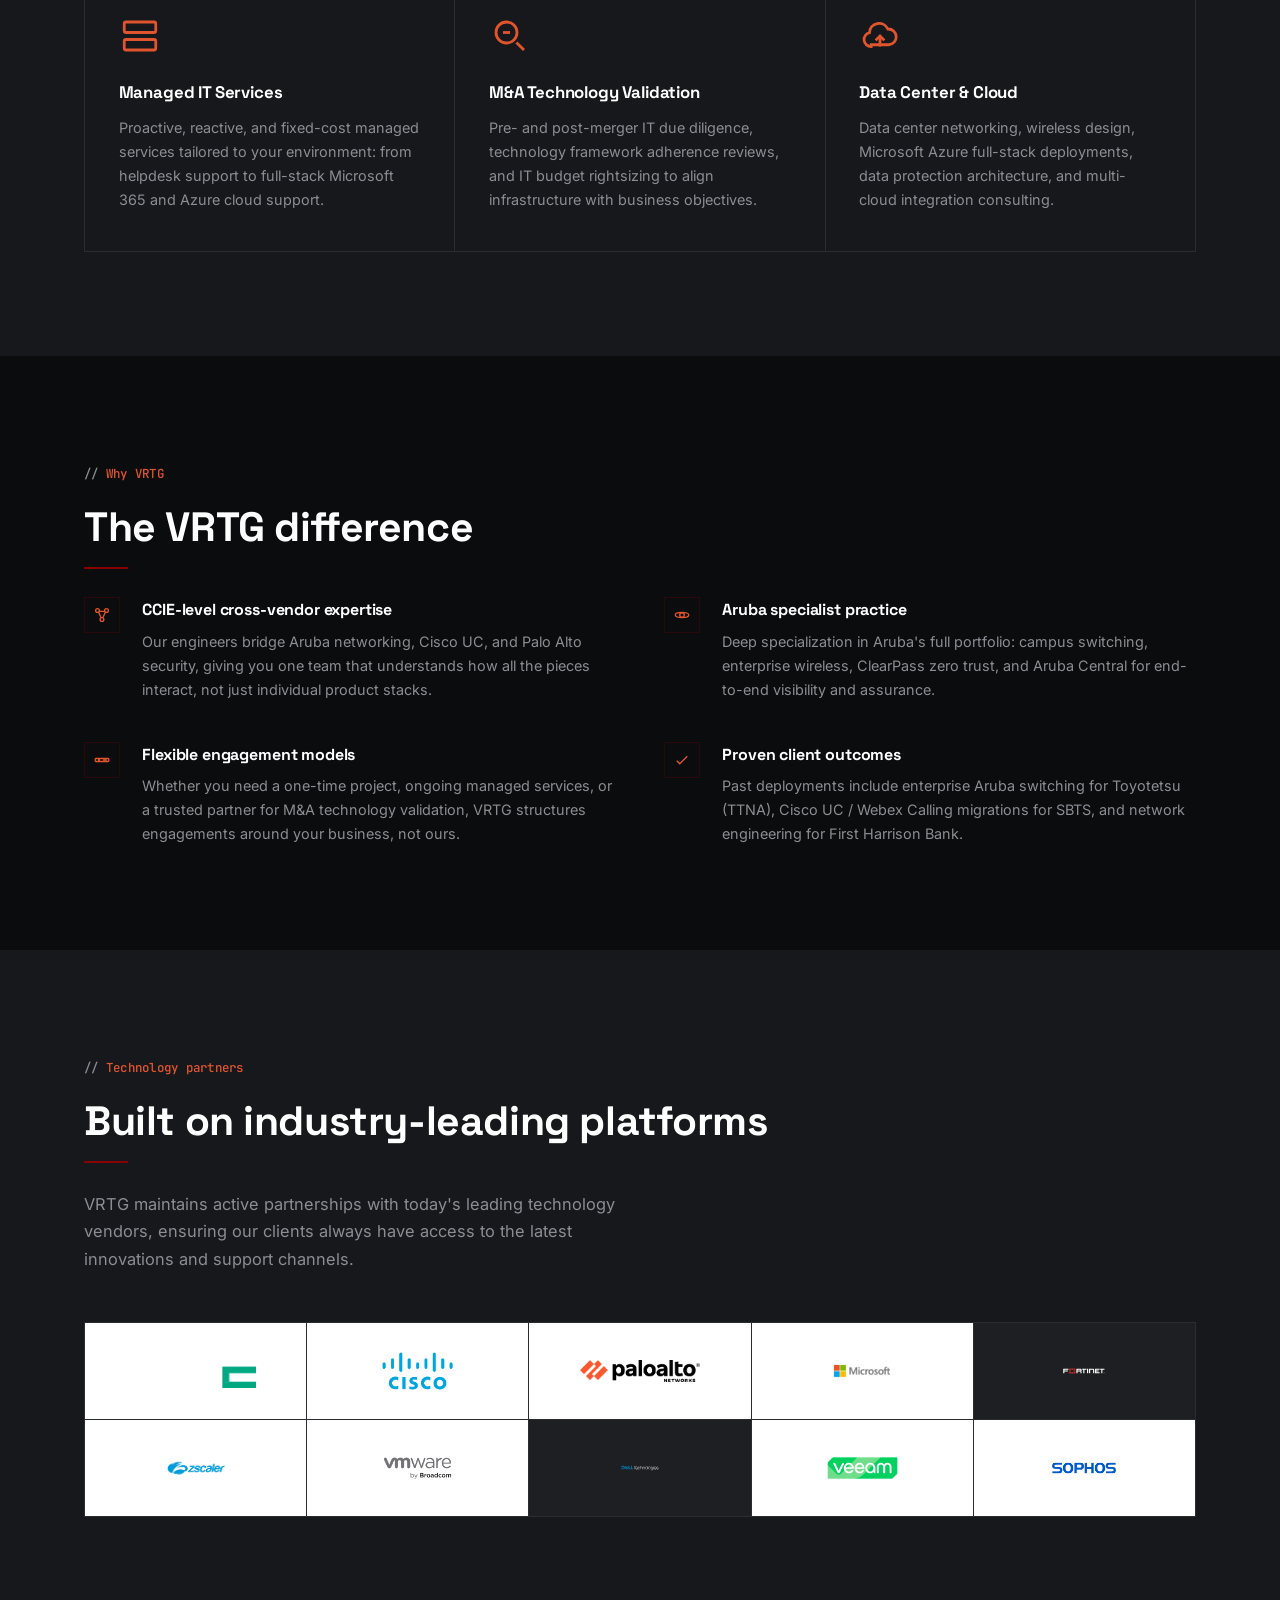
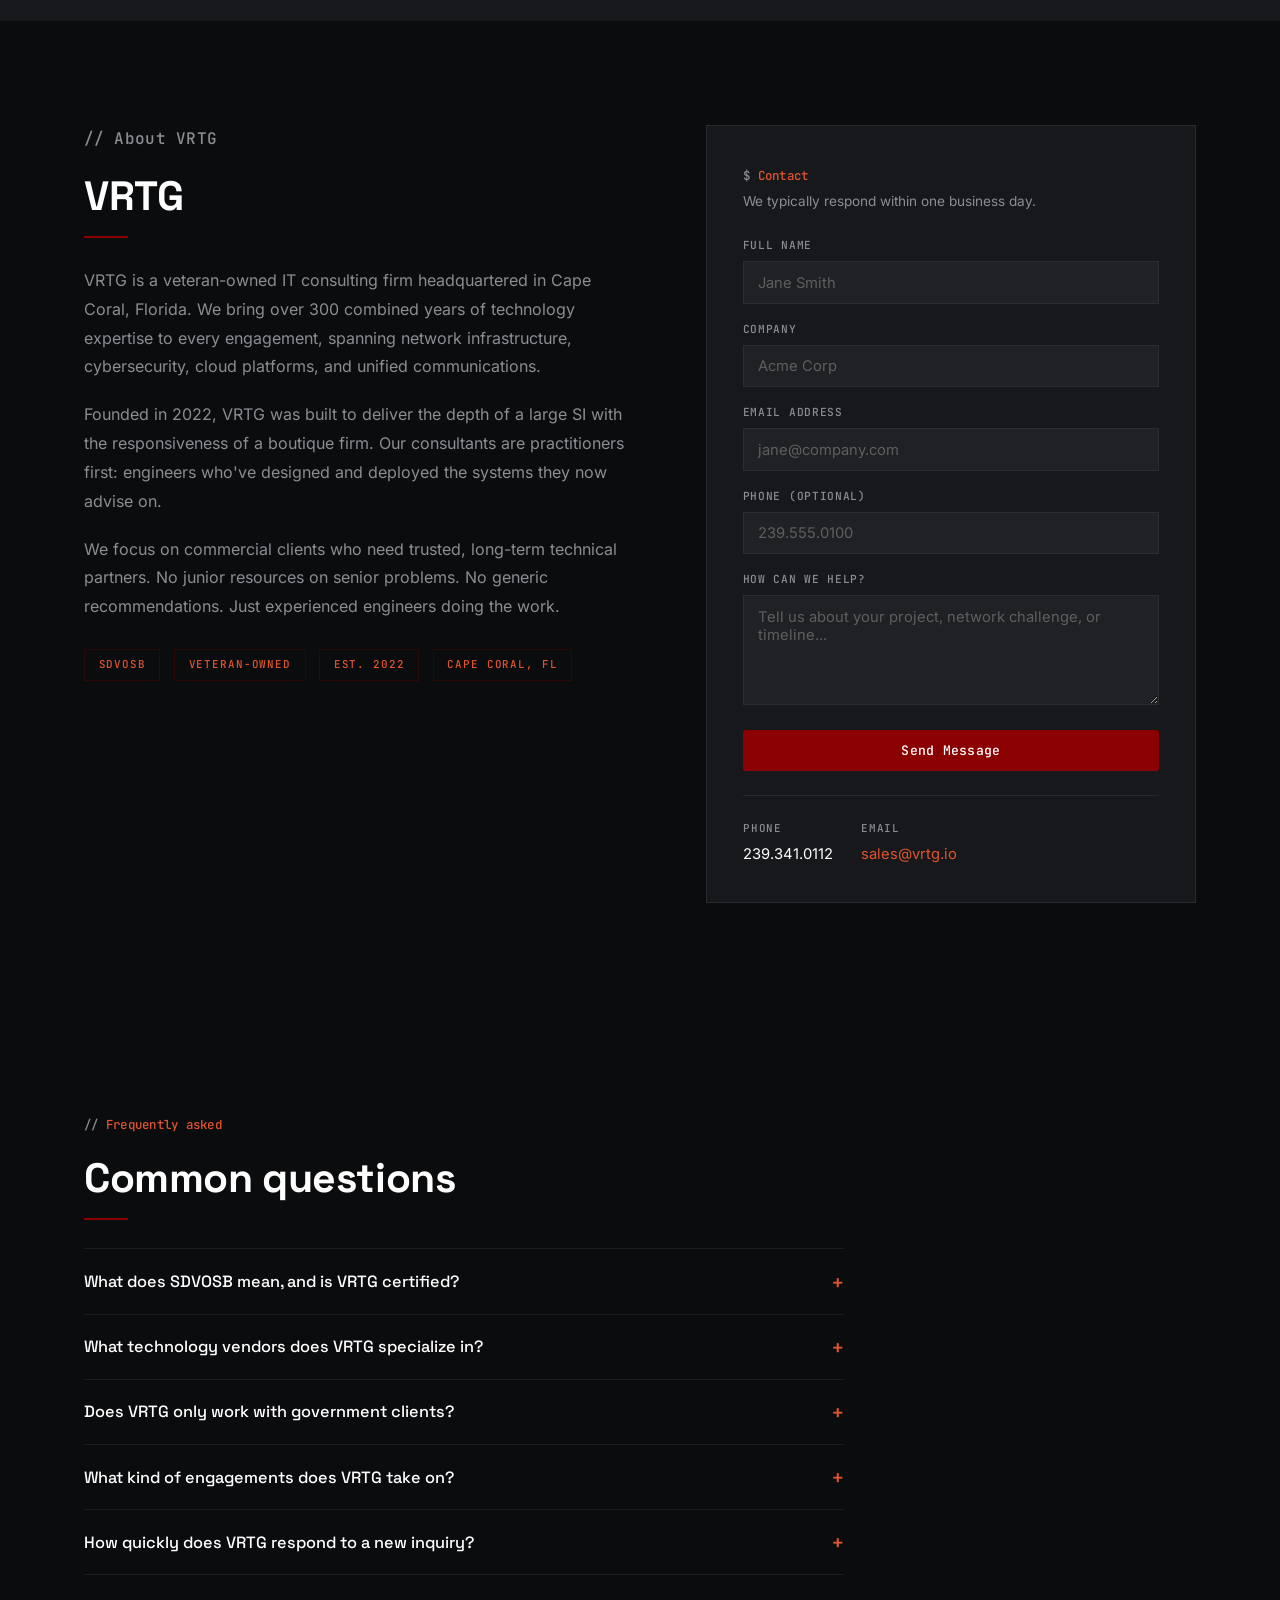
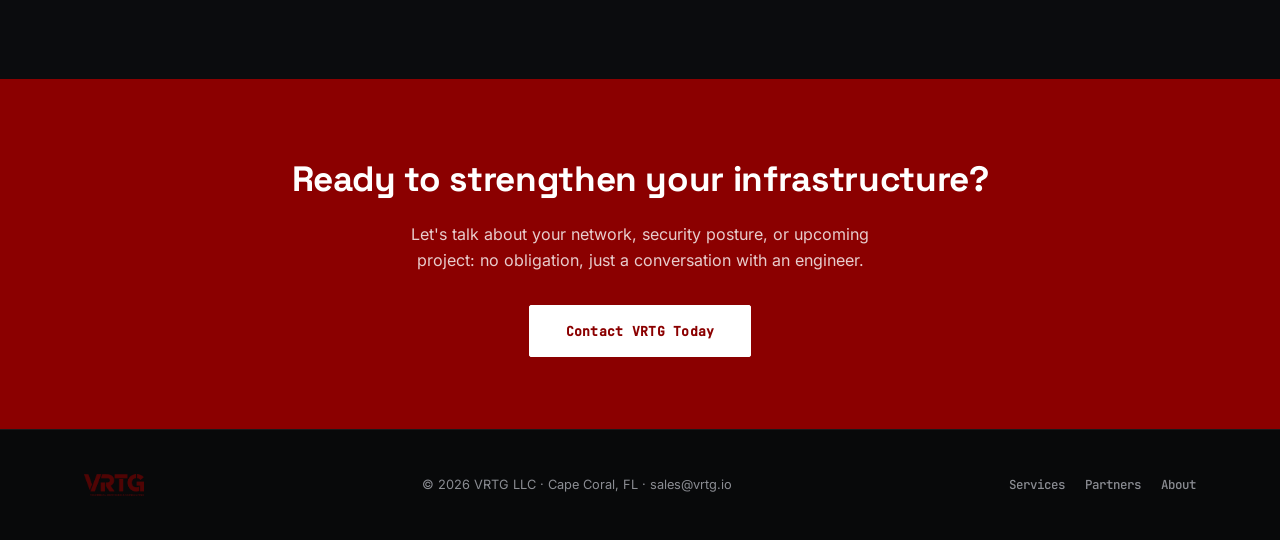
==== commit c30443c0: "Full redesign: new design system, SEO/schema baseline, real asset files, accessibility fixes" ====
--- a/index.html
+++ b/index.html
@@ -3,566 +3,411 @@
 <head>
 <meta charset="UTF-8">
 <meta name="viewport" content="width=device-width, initial-scale=1.0">
-<title>VRTG – Technical Services & Consulting</title>
-<style>
-  :root {
-    --red: #8B0000;
-    --red-light: #a01010;
-    --red-dim: #5a0000;
-    --dark: #0f0f0f;
-    --dark2: #181818;
-    --dark3: #222222;
-    --gray: #888;
-    --light: #f5f4f2;
-    --white: #fff;
-    --text: #e8e6e1;
-    --text-muted: #999;
-    --font: 'Segoe UI', system-ui, -apple-system, sans-serif;
-  }
-  * { box-sizing: border-box; margin: 0; padding: 0; }
-  html { scroll-behavior: smooth; }
-  body { background: var(--dark); color: var(--text); font-family: var(--font); line-height: 1.6; }
-
-  /* NAV */
-  nav {
-    position: fixed; top: 0; left: 0; right: 0; z-index: 100;
-    background: rgba(15,15,15,0.97); backdrop-filter: blur(8px);
-    border-bottom: 1px solid rgba(139,0,0,0.3);
-    display: flex; align-items: center; justify-content: space-between;
-    padding: 0 4rem; height: 72px;
-  }
-  .nav-logo img { height: 60px; width: auto; }
-  .nav-links { display: flex; gap: 2.5rem; list-style: none; }
-  .nav-links a {
-    color: var(--text-muted); text-decoration: none; font-size: 0.875rem;
-    letter-spacing: 0.08em; text-transform: uppercase; font-weight: 500;
-    transition: color 0.2s;
-  }
-  .nav-links a:hover { color: var(--white); }
-  .nav-cta {
-    background: var(--red); color: var(--white); text-decoration: none;
-    padding: 0.5rem 1.25rem; font-size: 0.875rem; font-weight: 600;
-    letter-spacing: 0.06em; text-transform: uppercase;
-    border: 1px solid var(--red); transition: all 0.2s;
-  }
-  .nav-cta:hover { background: transparent; color: var(--red); }
-
-  /* SECTIONS */
-  section { padding: 6rem 4rem; max-width: 1200px; margin: 0 auto; }
-  section.full-bleed { max-width: none; padding: 6rem 4rem; }
-
-  /* HERO */
-  .hero {
-    min-height: 100vh; display: flex; flex-direction: column;
-    justify-content: center; padding-top: 72px;
-    position: relative; overflow: hidden;
-  }
-  .hero::before {
-    content: '';
-    position: absolute; top: 0; left: 0; right: 0; bottom: 0;
-    background: repeating-linear-gradient(
-      0deg, transparent, transparent 79px,
-      rgba(139,0,0,0.06) 79px, rgba(139,0,0,0.06) 80px
-    );
-    pointer-events: none;
-  }
-  .hero-inner { max-width: 1200px; margin: 0 auto; padding: 6rem 4rem; position: relative; }
-  .hero-eyebrow {
-    display: inline-block; color: var(--red); font-size: 0.75rem;
-    letter-spacing: 0.2em; text-transform: uppercase; font-weight: 600;
-    margin-bottom: 1.5rem;
-    border-left: 2px solid var(--red); padding-left: 0.75rem;
-  }
-  .hero h1 {
-    font-size: clamp(2.8rem, 6vw, 5rem); font-weight: 700; line-height: 1.05;
-    letter-spacing: -0.02em; color: var(--white); margin-bottom: 1.5rem;
-    max-width: 800px;
-  }
-  .hero h1 span { color: var(--red); }
-  .hero p {
-    font-size: 1.2rem; color: var(--text-muted); max-width: 560px;
-    margin-bottom: 2.5rem; line-height: 1.7;
-  }
-  .hero-actions { display: flex; gap: 1rem; flex-wrap: wrap; }
-  .btn-primary {
-    background: var(--red); color: var(--white); text-decoration: none;
-    padding: 0.875rem 2rem; font-size: 0.9rem; font-weight: 600;
-    letter-spacing: 0.06em; text-transform: uppercase;
-    border: 1px solid var(--red); transition: all 0.2s; display: inline-block;
-  }
-  .btn-primary:hover { background: var(--red-light); }
-  .btn-outline {
-    background: transparent; color: var(--white); text-decoration: none;
-    padding: 0.875rem 2rem; font-size: 0.9rem; font-weight: 500;
-    letter-spacing: 0.06em; text-transform: uppercase;
-    border: 1px solid rgba(255,255,255,0.2); transition: all 0.2s; display: inline-block;
-  }
-  .btn-outline:hover { border-color: var(--white); }
-  .hero-stats {
-    display: flex; gap: 4rem; margin-top: 4rem;
-    padding-top: 3rem; border-top: 1px solid rgba(255,255,255,0.08);
-  }
-  .hero-stat .num { font-size: 2.2rem; font-weight: 700; color: var(--white); line-height: 1; }
-  .hero-stat .label { font-size: 0.8rem; color: var(--text-muted); margin-top: 0.25rem; text-transform: uppercase; letter-spacing: 0.1em; }
-
-  /* SECTION HEADERS */
-  .section-label {
-    font-size: 0.7rem; letter-spacing: 0.2em; text-transform: uppercase;
-    color: var(--red); font-weight: 600; margin-bottom: 0.75rem;
-  }
-  .section-title {
-    font-size: clamp(1.8rem, 3.5vw, 2.8rem); font-weight: 700;
-    color: var(--white); line-height: 1.15; letter-spacing: -0.02em;
-    margin-bottom: 1rem;
-  }
-  .section-sub { font-size: 1rem; color: var(--text-muted); max-width: 560px; line-height: 1.7; margin-bottom: 3rem; }
-
-  /* SERVICES GRID */
-  .services-bg { background: var(--dark2); }
-  .services-grid {
-    display: grid; grid-template-columns: repeat(3, 1fr); gap: 1px;
-    background: rgba(139,0,0,0.2); border: 1px solid rgba(139,0,0,0.2);
-  }
-  .service-card {
-    background: var(--dark2); padding: 2.5rem 2rem;
-    transition: background 0.2s;
-  }
-  .service-card:hover { background: var(--dark3); }
-  .service-icon {
-    width: 44px; height: 44px; border: 1px solid rgba(139,0,0,0.5);
-    display: flex; align-items: center; justify-content: center;
-    margin-bottom: 1.25rem; color: var(--red); font-size: 1.1rem;
-  }
-  .service-card h3 { font-size: 1.05rem; font-weight: 600; color: var(--white); margin-bottom: 0.6rem; }
-  .service-card p { font-size: 0.875rem; color: var(--text-muted); line-height: 1.65; }
-
-  /* DIFFERENTIATORS */
-  .diff-grid { display: grid; grid-template-columns: repeat(2, 1fr); gap: 2.5rem; }
-  .diff-item { display: flex; gap: 1.25rem; }
-  .diff-num {
-    font-size: 2.5rem; font-weight: 700; color: rgba(139,0,0,0.3);
-    line-height: 1; flex-shrink: 0; font-variant-numeric: tabular-nums;
-  }
-  .diff-item h3 { font-size: 1rem; font-weight: 600; color: var(--white); margin-bottom: 0.4rem; }
-  .diff-item p { font-size: 0.875rem; color: var(--text-muted); line-height: 1.65; }
-
-  /* PARTNERS */
-  .partners-bg { background: var(--dark2); }
-  .partners-intro { max-width: 600px; margin-bottom: 3rem; }
-  .partners-grid {
-    display: grid; grid-template-columns: repeat(5, 1fr); gap: 1px;
-    background: rgba(255,255,255,0.06); border: 1px solid rgba(255,255,255,0.06);
-  }
-  .partner-cell {
-    background: var(--dark2); padding: 2rem 1.5rem;
-    display: flex; align-items: center; justify-content: center;
-    transition: background 0.2s;
-  }
-  .partner-cell:hover { background: var(--dark3); }
-  .partner-cell span {
-    font-size: 0.9rem; font-weight: 600; color: var(--text-muted);
-    letter-spacing: 0.05em; text-align: center; text-transform: uppercase;
-  }
-
-  /* ABOUT */
-  .about-layout { display: grid; grid-template-columns: 1fr 1fr; gap: 6rem; align-items: start; }
-  .about-text p { font-size: 1rem; color: var(--text-muted); line-height: 1.8; margin-bottom: 1.25rem; }
-  .about-card {
-    background: var(--dark2); border: 1px solid rgba(139,0,0,0.25);
-    padding: 2.5rem;
-  }
-  .contact-row { display: flex; align-items: center; gap: 0.75rem; margin-bottom: 1.25rem; padding-bottom: 1.25rem; border-bottom: 1px solid rgba(255,255,255,0.06); }
-  .contact-row:last-child { border-bottom: none; margin-bottom: 0; padding-bottom: 0; }
-  .contact-label { font-size: 0.7rem; text-transform: uppercase; letter-spacing: 0.12em; color: var(--text-muted); display: block; }
-  .contact-value { font-size: 0.95rem; color: var(--white); font-weight: 500; }
-  .contact-value a { color: var(--red); text-decoration: none; }
-  .contact-value a:hover { text-decoration: underline; }
-
-  /* CERTS */
-  .cert-bar {
-    display: flex; gap: 1rem; flex-wrap: wrap; margin-top: 2rem;
-  }
-  .cert-badge {
-    border: 1px solid rgba(139,0,0,0.4); padding: 0.4rem 1rem;
-    font-size: 0.7rem; letter-spacing: 0.15em; text-transform: uppercase;
-    color: var(--red); font-weight: 700;
-  }
-
-  /* CTA BANNER */
-  .cta-banner {
-    background: var(--red); padding: 5rem 4rem; text-align: center;
-  }
-  .cta-banner h2 { font-size: 2.2rem; font-weight: 700; color: var(--white); margin-bottom: 1rem; letter-spacing: -0.01em; }
-  .cta-banner p { font-size: 1rem; color: rgba(255,255,255,0.75); margin-bottom: 2rem; }
-  .btn-white {
-    background: var(--white); color: var(--red); text-decoration: none;
-    padding: 0.875rem 2.5rem; font-size: 0.9rem; font-weight: 700;
-    letter-spacing: 0.08em; text-transform: uppercase; display: inline-block;
-    transition: all 0.2s;
-  }
-  .btn-white:hover { background: var(--light); }
-
-  /* FOOTER */
-  footer {
-    background: #0a0a0a; padding: 3rem 4rem;
-    border-top: 1px solid rgba(255,255,255,0.05);
-    display: flex; justify-content: space-between; align-items: center;
-    flex-wrap: wrap; gap: 1rem;
-  }
-  footer img { height: 28px; opacity: 0.6; }
-  footer p { font-size: 0.8rem; color: var(--text-muted); }
-  footer a { color: var(--text-muted); text-decoration: none; }
-  footer a:hover { color: var(--red); }
-
-  /* DIVIDER */
-  .red-divider { height: 3px; background: var(--red); width: 48px; margin: 1rem 0 2rem; }
-
-
-
-  .partner-cell a { text-decoration: none; }
-  .partner-cell a img, .partner-cell a svg { transition: opacity 0.2s; }
-  .partner-cell a:hover img, .partner-cell a:hover svg { opacity: 0.8; }
-  .partner-cell-white {
-    background: #fff !important;
-  }
-  .partner-cell-white:hover {
-    background: #f0f0f0 !important;
-  }
-
-
-  /* CONTACT FORM */
-  .form-group { margin-bottom: 1rem; }
-  .form-label {
-    display: block; font-size: 0.72rem; text-transform: uppercase;
-    letter-spacing: 0.1em; color: var(--text-muted); margin-bottom: 0.4rem; font-weight: 600;
-  }
-  .form-input {
-    width: 100%; background: rgba(255,255,255,0.05);
-    border: 1px solid rgba(255,255,255,0.12); color: var(--white);
-    padding: 0.65rem 0.875rem; font-size: 0.9rem; font-family: var(--font);
-    outline: none; transition: border-color 0.2s;
-  }
-  .form-input:focus { border-color: var(--red); }
-  .form-input::placeholder { color: rgba(255,255,255,0.25); }
-  .form-textarea { resize: vertical; min-height: 110px; }
-
-  /* MOBILE */
-  @media (max-width: 768px) {
-    nav { padding: 0 1.5rem; }
-    .nav-links { display: none; }
-    section, section.full-bleed { padding: 4rem 1.5rem; }
-    .hero-inner { padding: 4rem 1.5rem; }
-    .hero h1 { font-size: 2.4rem; }
-    .services-grid { grid-template-columns: 1fr; }
-    .diff-grid { grid-template-columns: 1fr; }
-    .partners-grid { grid-template-columns: repeat(2, 1fr); }
-    .about-layout { grid-template-columns: 1fr; gap: 2.5rem; }
-    .hero-stats { gap: 2rem; flex-wrap: wrap; }
-    footer { flex-direction: column; text-align: center; }
-  }
-</style>
+<title>Enterprise IT & Network Engineering | VRTG</title>
+<meta name="description" content="VRTG is a veteran-owned SDVOSB IT consulting firm in Cape Coral, FL. CCIE-level expertise in Aruba networking, Cisco UC, and Palo Alto security for commercial clients.">
+<link rel="canonical" href="https://vrtg.io/">
+
+<!-- Open Graph / Twitter -->
+<meta property="og:type" content="website">
+<meta property="og:url" content="https://vrtg.io/">
+<meta property="og:site_name" content="VRTG">
+<meta property="og:title" content="Enterprise IT & Network Engineering | VRTG">
+<meta property="og:description" content="Veteran-owned SDVOSB IT consulting firm in Cape Coral, FL. CCIE-level expertise in Aruba networking, Cisco UC, and Palo Alto security.">
+<meta property="og:image" content="https://vrtg.io/assets/img/og-image.png">
+<meta property="og:image:width" content="1200">
+<meta property="og:image:height" content="630">
+<meta name="twitter:card" content="summary_large_image">
+<meta name="twitter:title" content="Enterprise IT & Network Engineering | VRTG">
+<meta name="twitter:description" content="Veteran-owned SDVOSB IT consulting firm in Cape Coral, FL. CCIE-level expertise in Aruba networking, Cisco UC, and Palo Alto security.">
+<meta name="twitter:image" content="https://vrtg.io/assets/img/og-image.png">
+
+<!-- Favicons -->
+<link rel="icon" type="image/x-icon" href="/assets/img/favicon.ico">
+<link rel="icon" type="image/png" sizes="16x16" href="/assets/img/favicon-16x16.png">
+<link rel="icon" type="image/png" sizes="32x32" href="/assets/img/favicon-32x32.png">
+<link rel="icon" type="image/png" sizes="48x48" href="/assets/img/favicon-48x48.png">
+<link rel="apple-touch-icon" sizes="180x180" href="/assets/img/apple-touch-icon.png">
+<link rel="icon" type="image/png" sizes="192x192" href="/assets/img/android-chrome-192x192.png">
+<link rel="icon" type="image/png" sizes="512x512" href="/assets/img/android-chrome-512x512.png">
+<meta name="theme-color" content="#0b0c0e">
+
+<link rel="stylesheet" href="/assets/css/style.css">
+
+<!-- Organization / ProfessionalService schema -->
+<script type="application/ld+json">
+{
+  "@context": "https://schema.org",
+  "@type": "ProfessionalService",
+  "name": "VRTG",
+  "legalName": "VRTG LLC",
+  "url": "https://vrtg.io/",
+  "logo": "https://vrtg.io/assets/img/android-chrome-512x512.png",
+  "image": "https://vrtg.io/assets/img/og-image.png",
+  "telephone": "+1-239-341-0112",
+  "email": "sales@vrtg.io",
+  "description": "Veteran-owned SDVOSB IT consulting firm specializing in Aruba networking, Cisco UC, Palo Alto security, managed IT services, and M&A technology validation for commercial clients.",
+  "foundingDate": "2022",
+  "address": {
+    "@type": "PostalAddress",
+    "addressLocality": "Cape Coral",
+    "addressRegion": "FL",
+    "addressCountry": "US"
+  },
+  "areaServed": "US",
+  "knowsAbout": [
+    "Aruba Networking", "HPE Aruba Networking", "Cisco Unified Communications",
+    "Webex Calling", "Palo Alto Networks", "Network Security", "Zero Trust Network Access",
+    "Microsoft Azure", "Managed IT Services", "Data Center Networking", "M&A Technology Due Diligence"
+  ],
+  "sameAs": []
+}
+</script>
+
+<!-- FAQPage schema -->
+<script type="application/ld+json">
+{
+  "@context": "https://schema.org",
+  "@type": "FAQPage",
+  "mainEntity": [
+    {
+      "@type": "Question",
+      "name": "What does SDVOSB mean and is VRTG certified?",
+      "acceptedAnswer": {
+        "@type": "Answer",
+        "text": "SDVOSB stands for Service-Disabled Veteran-Owned Small Business. VRTG is a veteran-owned IT consulting firm based in Cape Coral, Florida, founded in 2022."
+      }
+    },
+    {
+      "@type": "Question",
+      "name": "What technology vendors does VRTG specialize in?",
+      "acceptedAnswer": {
+        "@type": "Answer",
+        "text": "VRTG's core specializations are Aruba and HPE networking, Cisco unified communications including Webex Calling, and Palo Alto Networks security. The team also supports Microsoft Azure, VMware, Fortinet, Zscaler, Dell, Veeam, and Sophos environments as part of broader managed IT and data center engagements."
+      }
+    },
+    {
+      "@type": "Question",
+      "name": "Does VRTG only work with government clients?",
+      "acceptedAnswer": {
+        "@type": "Answer",
+        "text": "No. While VRTG holds SDVOSB certification, the firm focuses primarily on commercial clients who need long-term technical partners for network infrastructure, security, and unified communications."
+      }
+    },
+    {
+      "@type": "Question",
+      "name": "What kind of engagements does VRTG take on?",
+      "acceptedAnswer": {
+        "@type": "Answer",
+        "text": "VRTG structures engagements around the client's needs rather than a fixed package: one-time infrastructure projects, ongoing managed IT services, and M&A technology validation work such as pre- and post-merger IT due diligence and budget rightsizing."
+      }
+    },
+    {
+      "@type": "Question",
+      "name": "How quickly does VRTG respond to a new inquiry?",
+      "acceptedAnswer": {
+        "@type": "Answer",
+        "text": "VRTG typically responds to new inquiries within one business day."
+      }
+    }
+  ]
+}
+</script>
 </head>
 <body>
 
-<!-- NAV -->
-<nav>
-  <a class="nav-logo" href="#home"><img src="[data-uri]" alt="VRTG Technical Services & Consulting"></a>
-  <ul class="nav-links">
-    <li><a href="#services">Services</a></li>
-    <li><a href="#partners">Partners</a></li>
-    <li><a href="#about">About</a></li>
-    <li><a href="#contact">Contact</a></li>
-  </ul>
-  <a href="mailto:sales@vrtg.io" class="nav-cta">Get in Touch</a>
-</nav>
-
-<!-- HERO -->
-<div class="hero" id="home">
-  <div class="hero-inner">
-    <span class="hero-eyebrow">SDVOSB · Veteran-Owned · Cape Coral, FL</span>
-    <h1>Enterprise IT.<br><span>Delivered Right.</span></h1>
-    <p>VRTG brings CCIE-level expertise across Aruba networking, Cisco UC, and Palo Alto security — helping commercial organizations build infrastructure that performs under pressure.</p>
-    <div class="hero-actions">
-      <a href="#services" class="btn-primary">Our Services</a>
-      <a href="#contact" class="btn-outline">Talk to an Engineer</a>
-    </div>
-    <div class="hero-stats">
-      <div class="hero-stat">
-        <div class="num">300+</div>
-        <div class="label">Years Combined Experience</div>
-      </div>
-      <div class="hero-stat">
-        <div class="num">3</div>
-        <div class="label">OEM Specializations</div>
-      </div>
-      <div class="hero-stat">
-        <div class="num">10+</div>
-        <div class="label">Vendor Partnerships</div>
-      </div>
+<a class="skip-link" href="#main">Skip to main content</a>
+
+<header class="site-header">
+  <div class="wrap nav-row">
+    <a class="brand-mark" href="#home">
+      <img src="/assets/img/vrtg-lockup-web.png" alt="VRTG Technical Services & Consulting" width="329" height="120" style="height:26px;width:auto;">
+    </a>
+    <nav class="primary-nav" aria-label="Primary">
+      <ul>
+        <li><a href="#services">Services</a></li>
+        <li><a href="#partners">Partners</a></li>
+        <li><a href="#about">About</a></li>
+        <li><a href="#faq">FAQ</a></li>
+        <li><a href="#contact">Contact</a></li>
+      </ul>
+    </nav>
+    <div class="nav-right">
+      <a href="#contact" class="btn btn-primary">Talk to an Engineer</a>
+      <button class="nav-toggle" id="navToggle" aria-expanded="false" aria-controls="mobileNav" aria-label="Open menu">MENU</button>
     </div>
   </div>
-</div>
-
-<!-- SERVICES -->
-<div class="services-bg" id="services">
-<section>
-  <div class="section-label">What We Do</div>
-  <h2 class="section-title">Services Built Around Your Network</h2>
-  <div class="red-divider"></div>
-  <p class="section-sub">From wired edge to wireless campus, voice to security — VRTG designs, deploys, and supports the enterprise infrastructure that keeps your business running.</p>
-
-  <div class="services-grid">
-    <div class="service-card">
-      <div class="service-icon">⬡</div>
-      <h3>Aruba / HPE Networking</h3>
-      <p>Secure campus &amp; edge switching, enterprise Wi-Fi design, Zero Trust Network Access with ClearPass, dynamic segmentation, and network visibility via Aruba Central.</p>
-    </div>
-    <div class="service-card">
-      <div class="service-icon">☎</div>
-      <h3>Cisco UC / Webex Calling</h3>
-      <p>Enterprise voice migrations, Webex Calling deployments, collaboration platform consolidation, and ongoing support for multi-site Cisco UC environments.</p>
-    </div>
-    <div class="service-card">
-      <div class="service-icon">⬡</div>
-      <h3>Palo Alto Security</h3>
-      <p>Next-generation firewall deployment, security hardening, incident response, risk assessment, vulnerability management, and managed endpoint security.</p>
-    </div>
-    <div class="service-card">
-      <div class="service-icon">⬡</div>
-      <h3>Managed IT Services</h3>
-      <p>Proactive, reactive, and fixed-cost managed services tailored to your environment — from helpdesk solutions to full-stack Microsoft 365 and Azure cloud support.</p>
-    </div>
-    <div class="service-card">
-      <div class="service-icon">⬡</div>
-      <h3>M&amp;A Technology Validation</h3>
-      <p>Pre- and post-merger IT due diligence, technology framework adherence reviews, and IT budget rightsizing to align infrastructure with business objectives.</p>
-    </div>
-    <div class="service-card">
-      <div class="service-icon">⬡</div>
-      <h3>Data Center &amp; Cloud</h3>
-      <p>Data center networking, wireless design, Microsoft Azure full-stack deployments, data protection architecture, and multi-cloud integration consulting.</p>
-    </div>
-  </div>
-</section>
-</div>
-
-<!-- DIFFERENTIATORS -->
-<section id="why">
-  <div class="section-label">Why VRTG</div>
-  <h2 class="section-title">The VRTG Difference</h2>
-  <div class="red-divider"></div>
-  <div class="diff-grid">
-    <div class="diff-item">
-      <div class="diff-num">01</div>
-      <div>
-        <h3>CCIE-Level Cross-Vendor Expertise</h3>
-        <p>Our engineers bridge Aruba networking, Cisco UC, and Palo Alto security — giving you one team that understands how all the pieces interact, not just individual product stacks.</p>
-      </div>
-    </div>
-    <div class="diff-item">
-      <div class="diff-num">02</div>
-      <div>
-        <h3>Aruba Specialist Practice</h3>
-        <p>Deep specialization in Aruba's full portfolio: campus switching, enterprise wireless, ClearPass zero trust, and Aruba Central for end-to-end visibility and assurance.</p>
-      </div>
-    </div>
-    <div class="diff-item">
-      <div class="diff-num">03</div>
-      <div>
-        <h3>Flexible Engagement Models</h3>
-        <p>Whether you need a one-time project, ongoing managed services, or a trusted partner for M&amp;A technology validation — VRTG structures engagements around your business, not ours.</p>
-      </div>
-    </div>
-    <div class="diff-item">
-      <div class="diff-num">04</div>
-      <div>
-        <h3>Proven Client Outcomes</h3>
-        <p>Past deployments include enterprise Aruba switching for Toyotetsu (TTNA), Cisco UC / Webex Calling migrations for SBTS, and network engineering for First Harrison Bank.</p>
-      </div>
-    </div>
-  </div>
-</section>
-
-<!-- PARTNERS -->
-<div class="partners-bg" id="partners">
-<section>
-  <div class="section-label">Technology Partners</div>
-  <h2 class="section-title">Built on Industry-Leading Platforms</h2>
-  <div class="red-divider"></div>
-  <p class="section-sub">VRTG maintains active partnerships with today's leading technology vendors — ensuring our clients always have access to the latest innovations and support channels.</p>
-
-  <div class="partners-grid">
-
-    <!-- HPE / Aruba - white bg for PNG -->
-    <div class="partner-cell partner-cell-white"><a href="https://www.arubanetworks.com" target="_blank" rel="noopener" style="display:flex;align-items:center;justify-content:center;width:100%;height:100%;">
-      <img src="[data-uri]" alt="HPE" style="max-height:40px; max-width:120px; object-fit:contain;">
-    </a></div>
-
-    <!-- Cisco - white bg for PNG -->
-    <div class="partner-cell partner-cell-white"><a href="https://www.cisco.com" target="_blank" rel="noopener" style="display:flex;align-items:center;justify-content:center;width:100%;height:100%;">
-      <img src="[data-uri]" alt="Cisco" style="max-height:44px; max-width:110px; object-fit:contain;">
-    </a></div>
-
-    <!-- Palo Alto Networks -->
-    <div class="partner-cell partner-cell-white"><a href="https://www.paloaltonetworks.com" target="_blank" rel="noopener" style="display:flex;align-items:center;justify-content:center;width:100%;height:100%;">
-      <img src="[data-uri]" alt="Palo Alto Networks" style="max-height:40px; max-width:130px; object-fit:contain;">
-    </a></div>
-
-    <!-- Microsoft -->
-    <div class="partner-cell partner-cell-white"><a href="https://www.microsoft.com" target="_blank" rel="noopener" style="display:flex;align-items:center;justify-content:center;width:100%;height:100%;">
-      <img src="[data-uri]" alt="Microsoft" style="max-height:36px; max-width:120px; object-fit:contain;">
-    </a></div>
-
-    <!-- Fortinet - SVG with white text on dark bg -->
-    <div class="partner-cell"><a href="https://www.fortinet.com" target="_blank" rel="noopener" style="display:flex;align-items:center;justify-content:center;width:100%;height:100%;">
-      <img src="[data-uri]" alt="Fortinet" style="max-height:36px; max-width:130px; object-fit:contain;">
-    </a></div>
-
-    <!-- Zscaler - white bg for PNG -->
-    <div class="partner-cell partner-cell-white"><a href="https://www.zscaler.com" target="_blank" rel="noopener" style="display:flex;align-items:center;justify-content:center;width:100%;height:100%;">
-      <img src="[data-uri]" alt="Zscaler" style="max-height:36px; max-width:120px; object-fit:contain;">
-    </a></div>
-
-    <!-- VMware - white bg for PNG -->
-    <div class="partner-cell partner-cell-white"><a href="https://www.broadcom.com/products/vmware" target="_blank" rel="noopener" style="display:flex;align-items:center;justify-content:center;width:100%;height:100%;">
-      <img src="[data-uri]" alt="VMware by Broadcom" style="max-height:44px; max-width:130px; object-fit:contain;">
-    </a></div>
-
-    <!-- Dell - SVG with white/blue on dark bg -->
-    <div class="partner-cell"><a href="https://www.dell.com" target="_blank" rel="noopener" style="display:flex;align-items:center;justify-content:center;width:100%;height:100%;">
-      <img src="[data-uri]" alt="Dell Technologies" style="max-height:32px; max-width:120px; object-fit:contain;">
-    </a></div>
-
-    <!-- Veeam - white bg for PNG -->
-    <div class="partner-cell partner-cell-white"><a href="https://www.veeam.com" target="_blank" rel="noopener" style="display:flex;align-items:center;justify-content:center;width:100%;height:100%;">
-      <img src="[data-uri]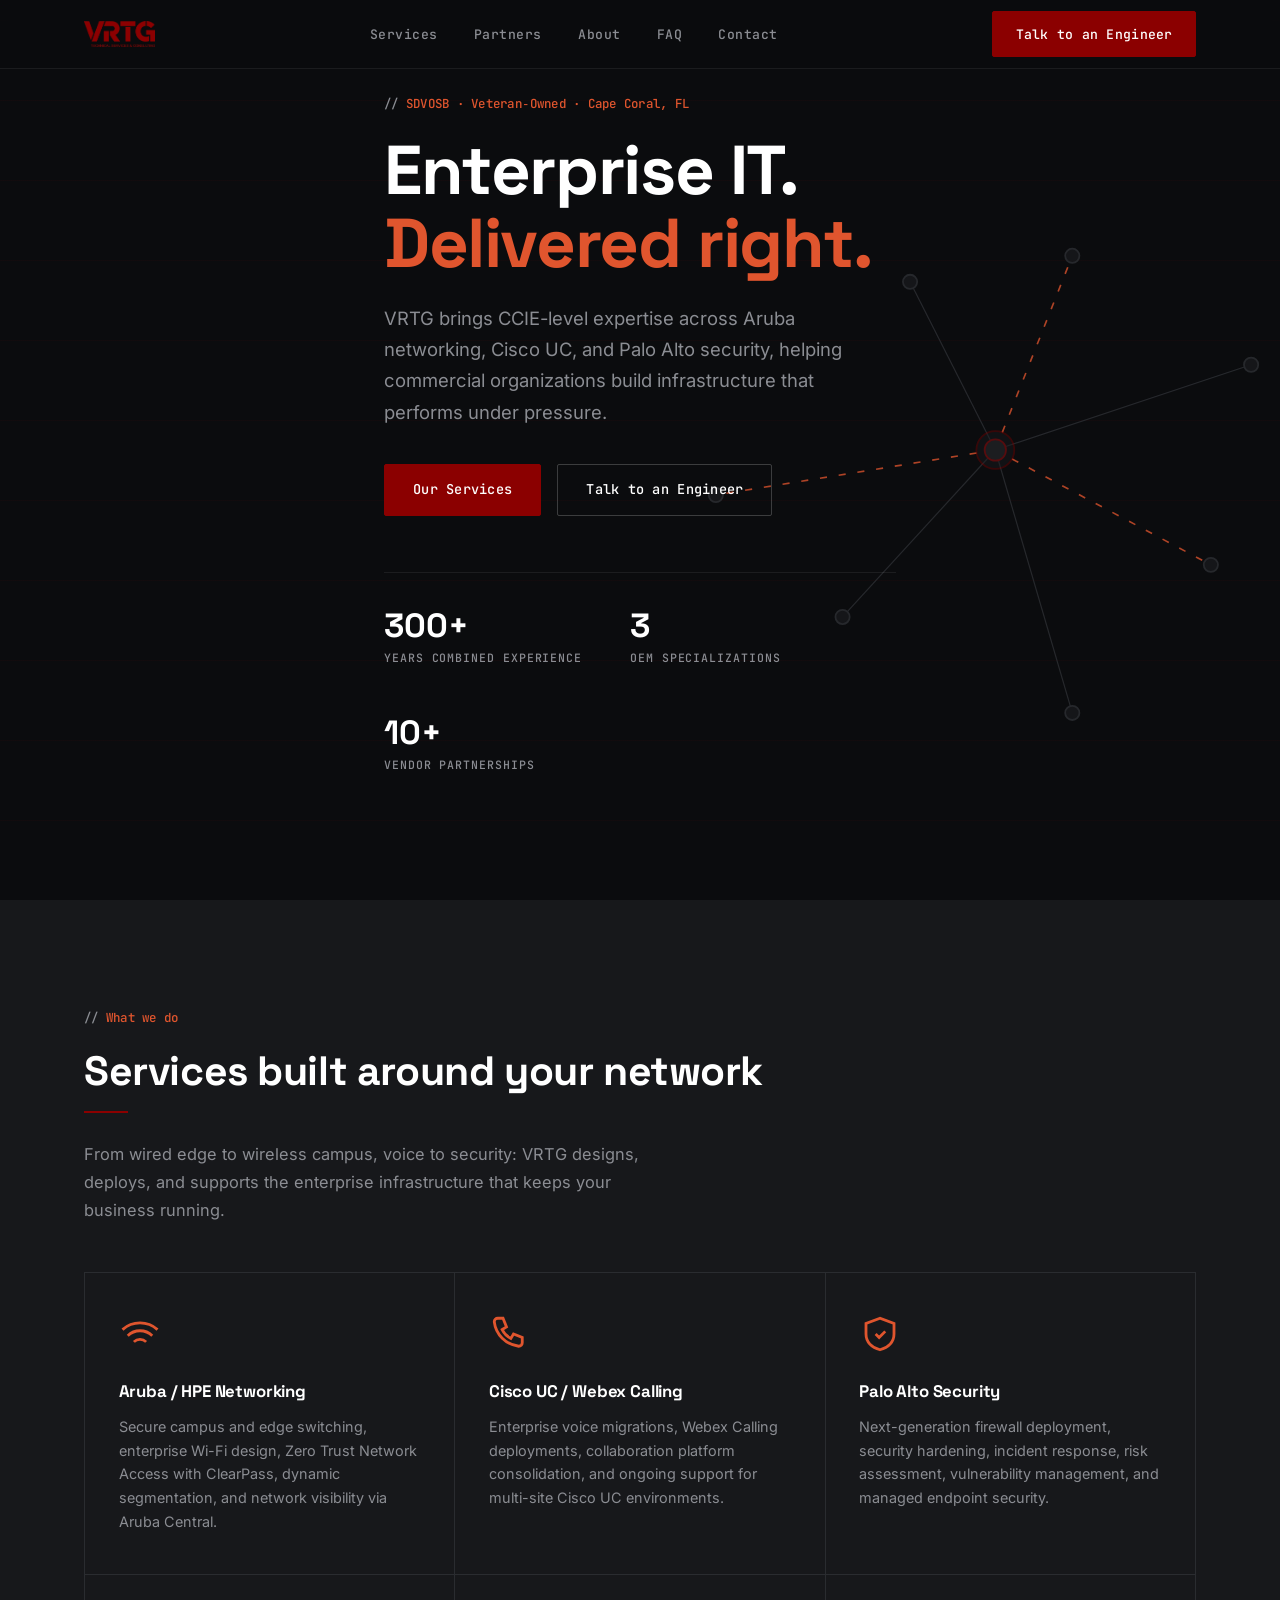
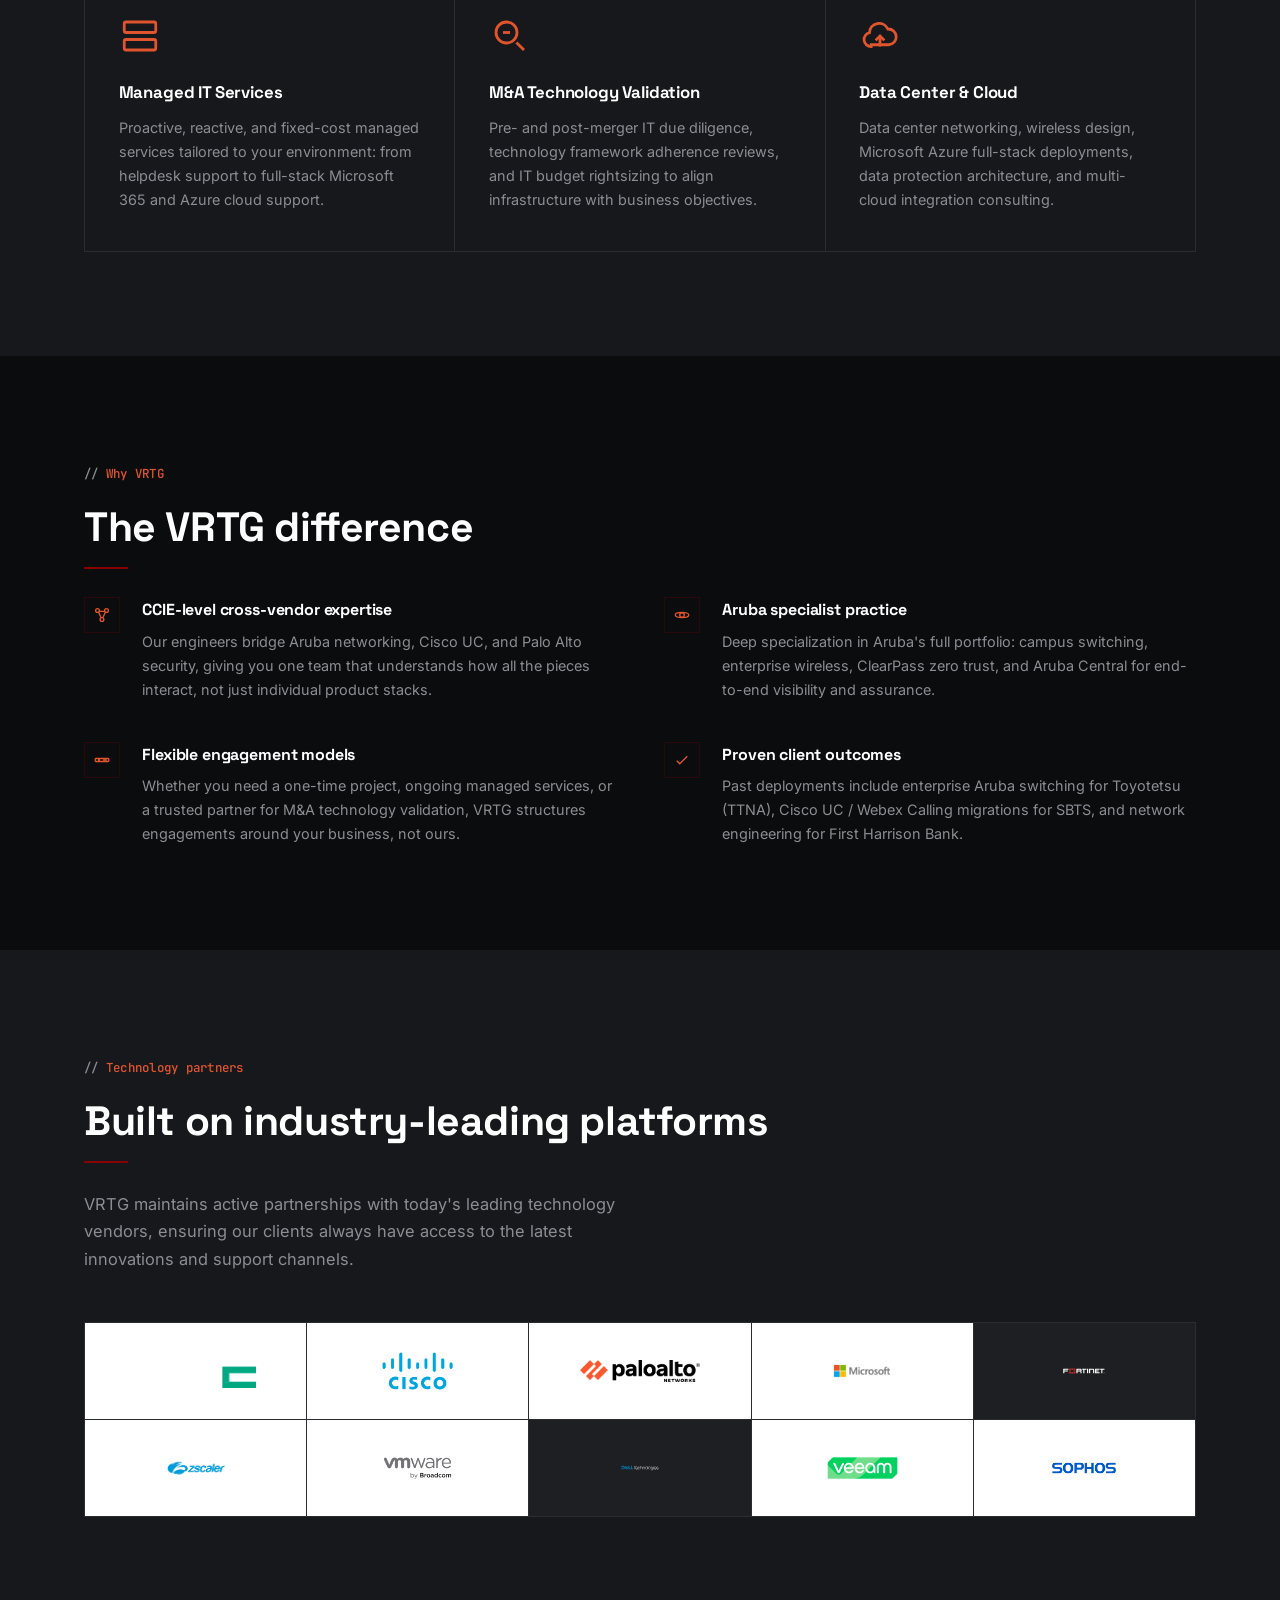
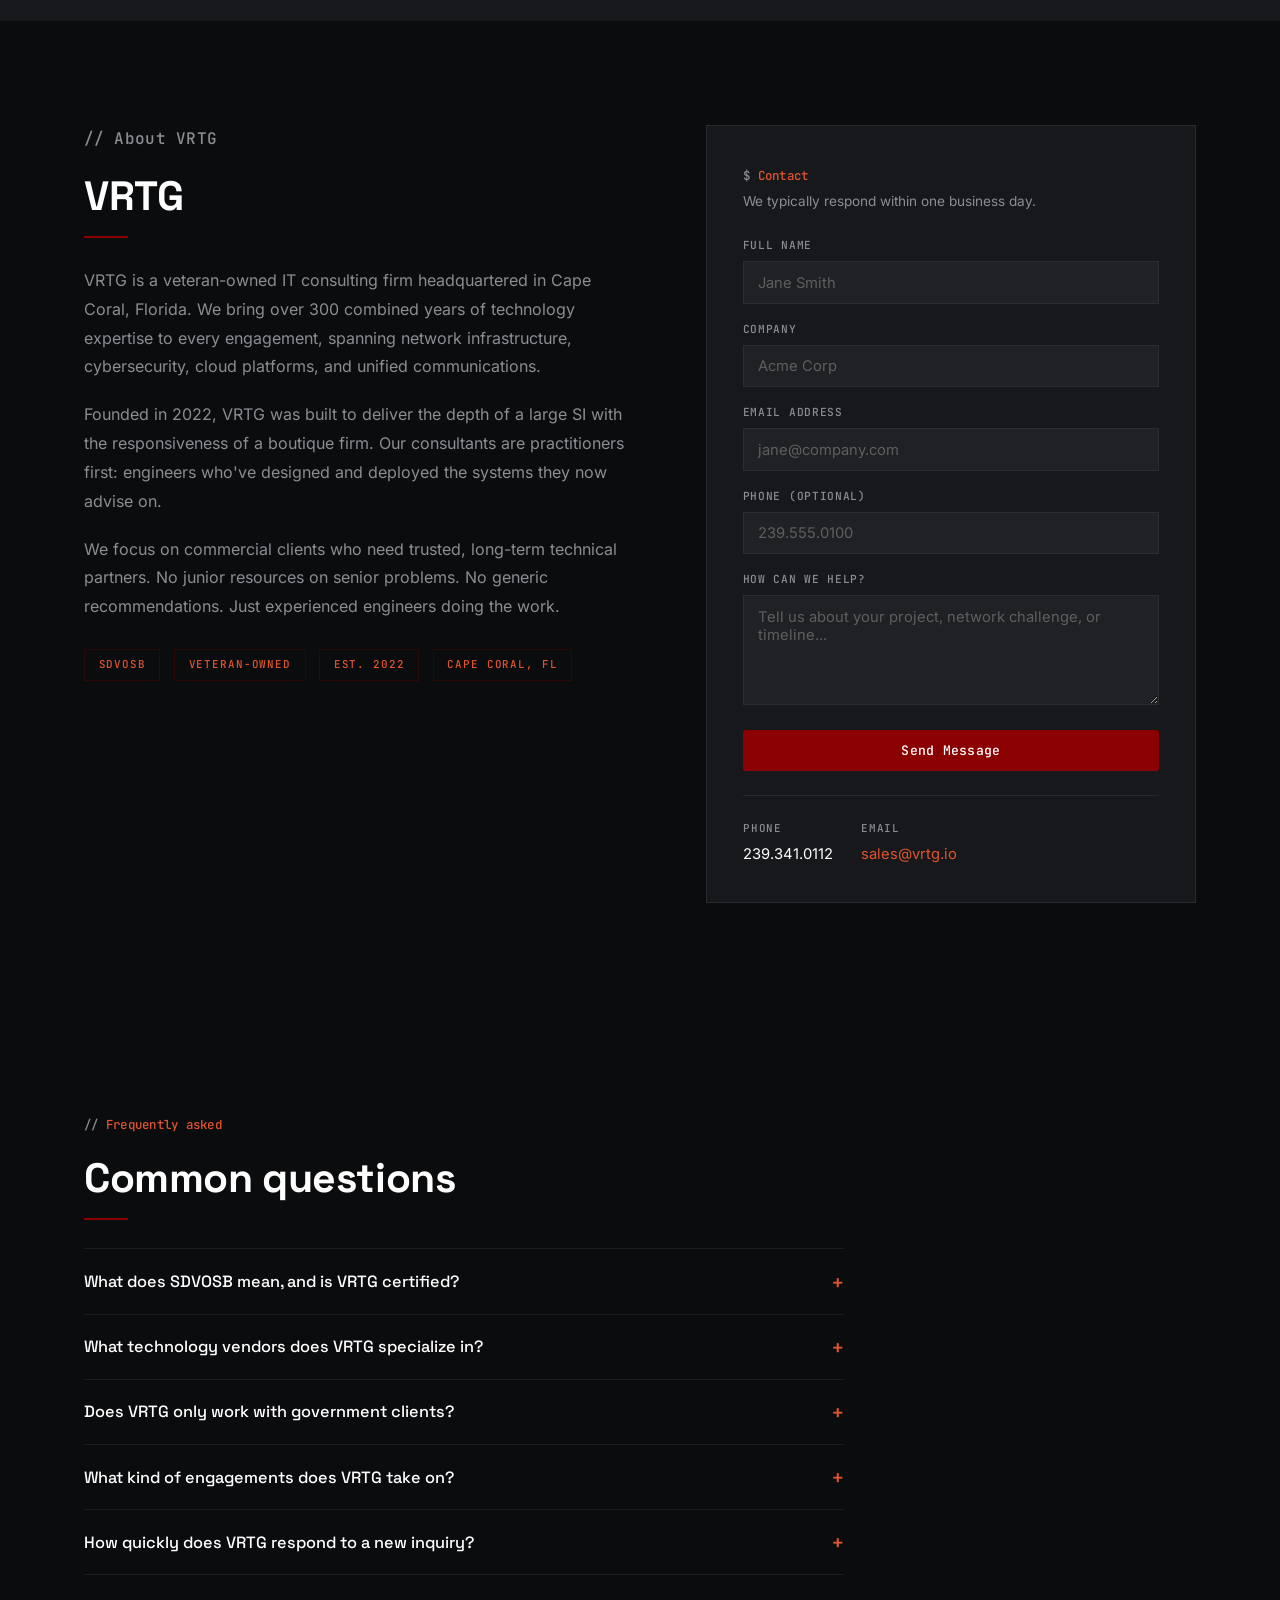
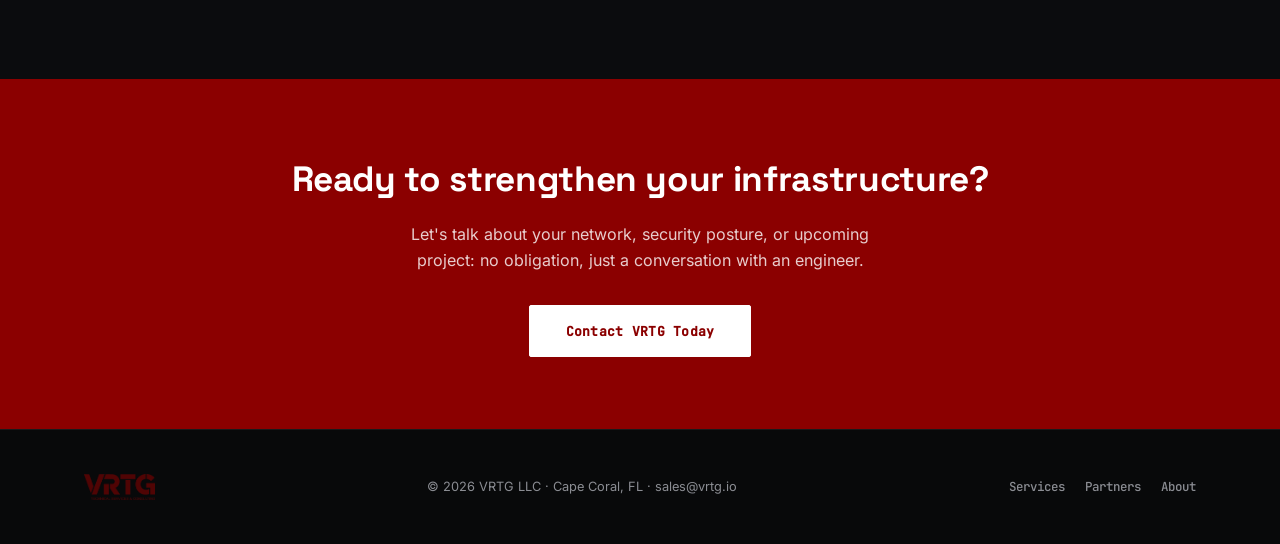
==== commit 3fe28fe3: "Update index.html Changed line 401 style=height:22px; to style-height:26px;" ====
--- a/index.html
+++ b/index.html
@@ -398,7 +398,7 @@
 
 <footer class="site-footer">
   <div class="wrap footer-row">
-    <img src="/assets/img/vrtg-lockup-web.png" alt="VRTG" width="329" height="120" style="height:22px;width:auto;">
+    <img src="/assets/img/vrtg-lockup-web.png" alt="VRTG" width="329" height="120" style="height:26px;width:auto;">
     <p>&copy; 2026 VRTG LLC &middot; Cape Coral, FL &middot; <a href="mailto:sales@vrtg.io">sales@vrtg.io</a></p>
     <ul class="footer-links">
       <li><a href="#services">Services</a></li>
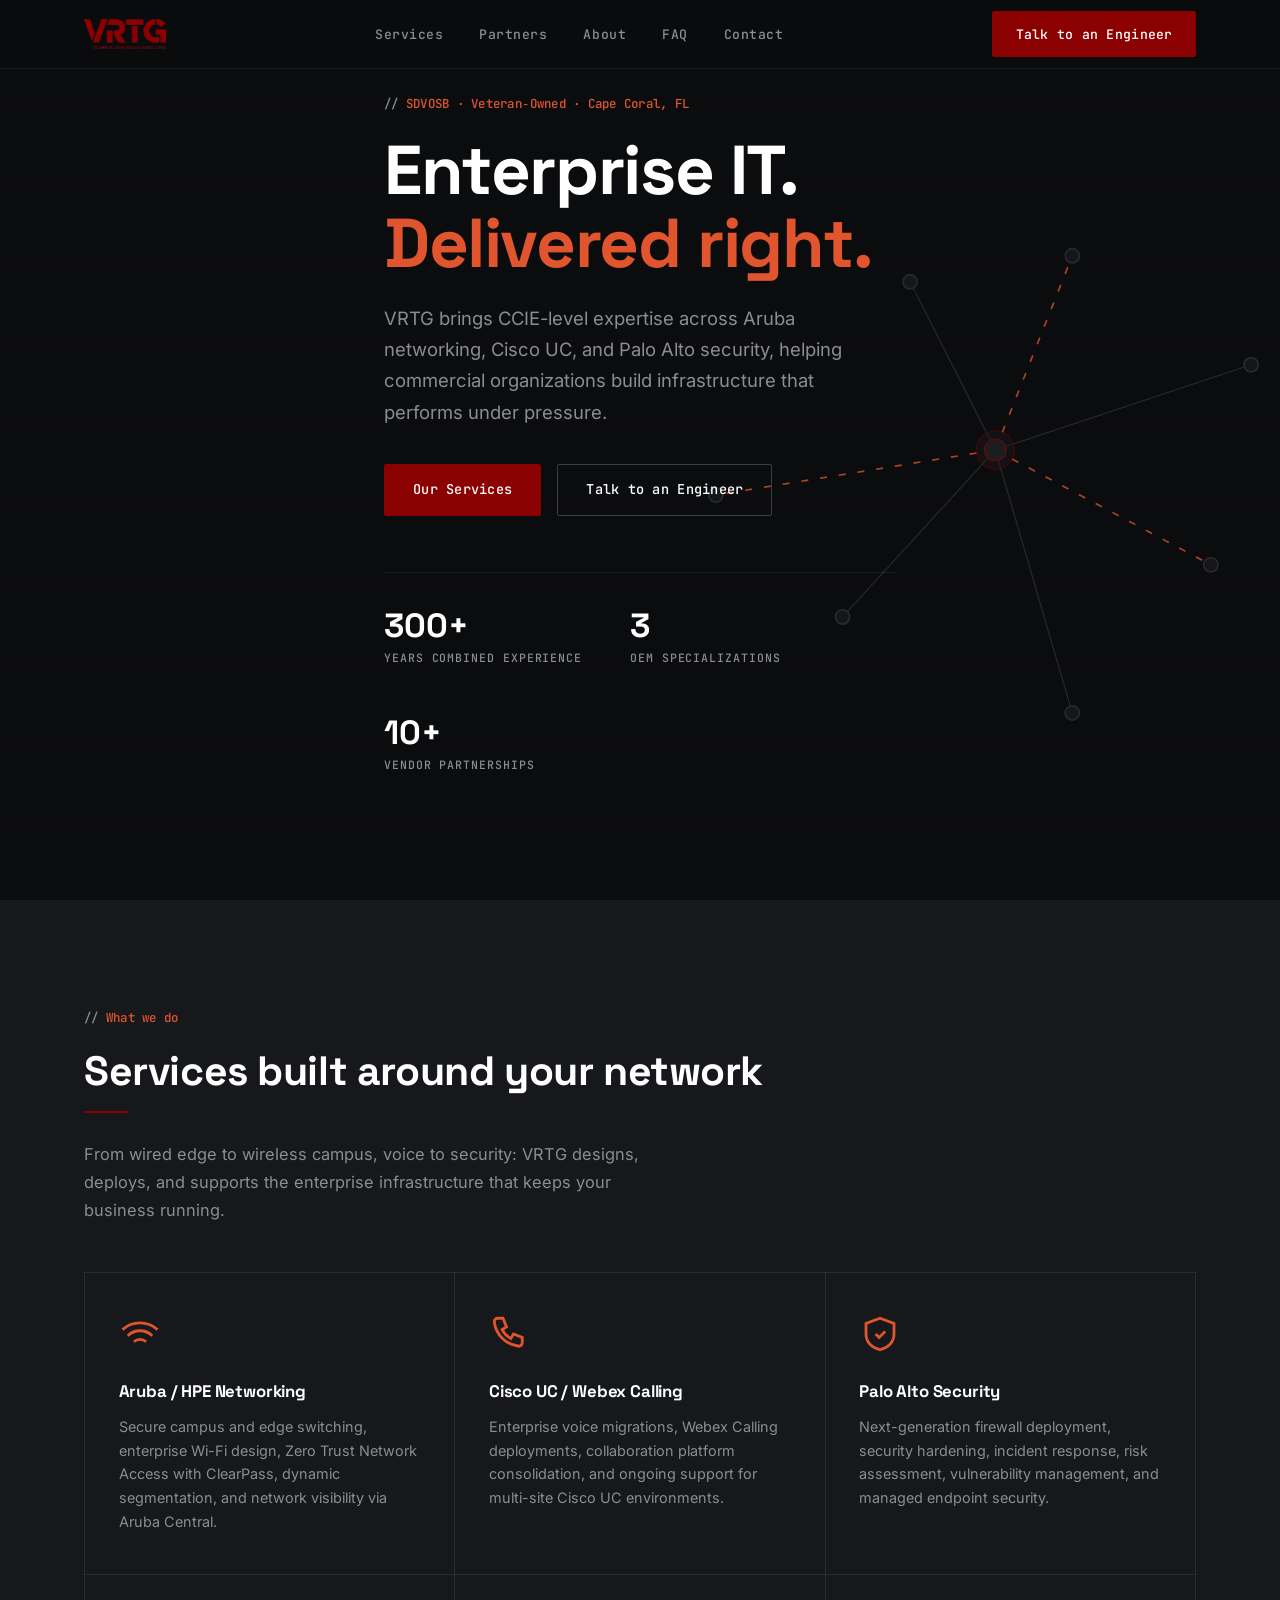
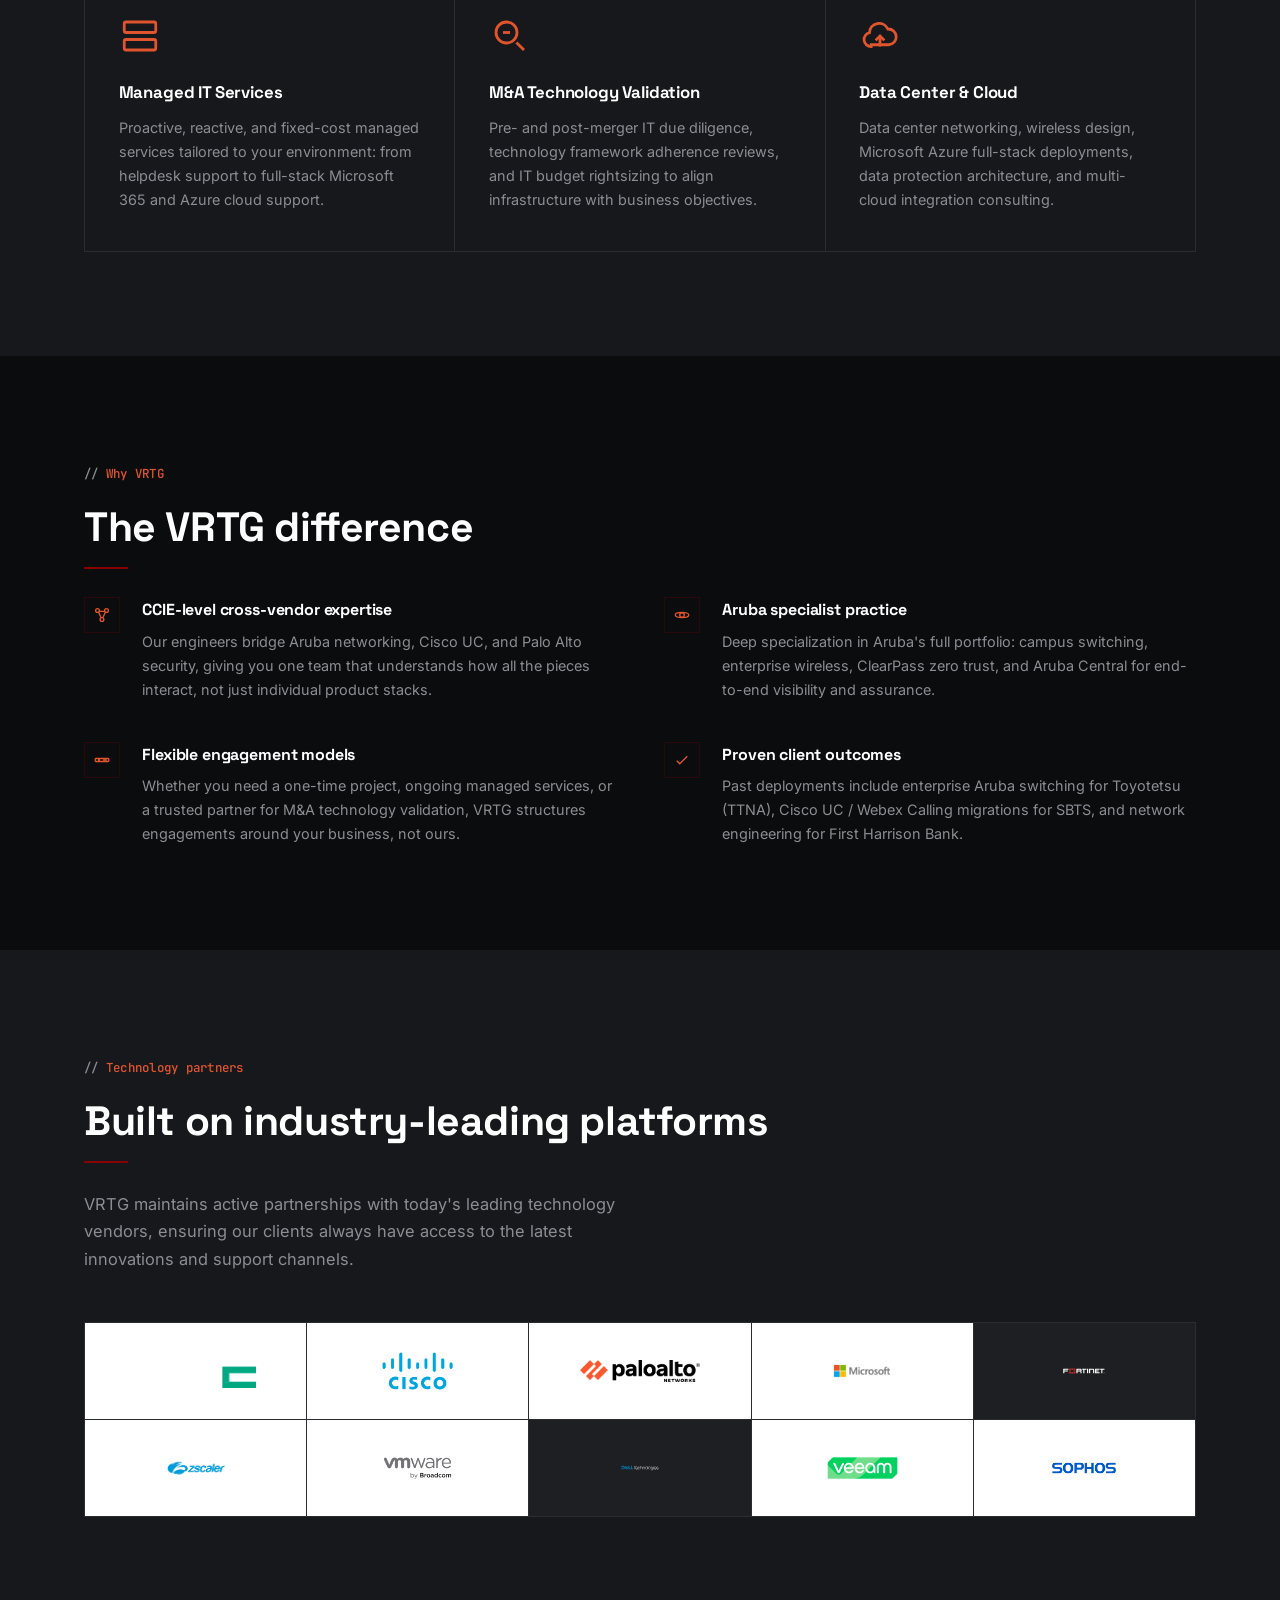
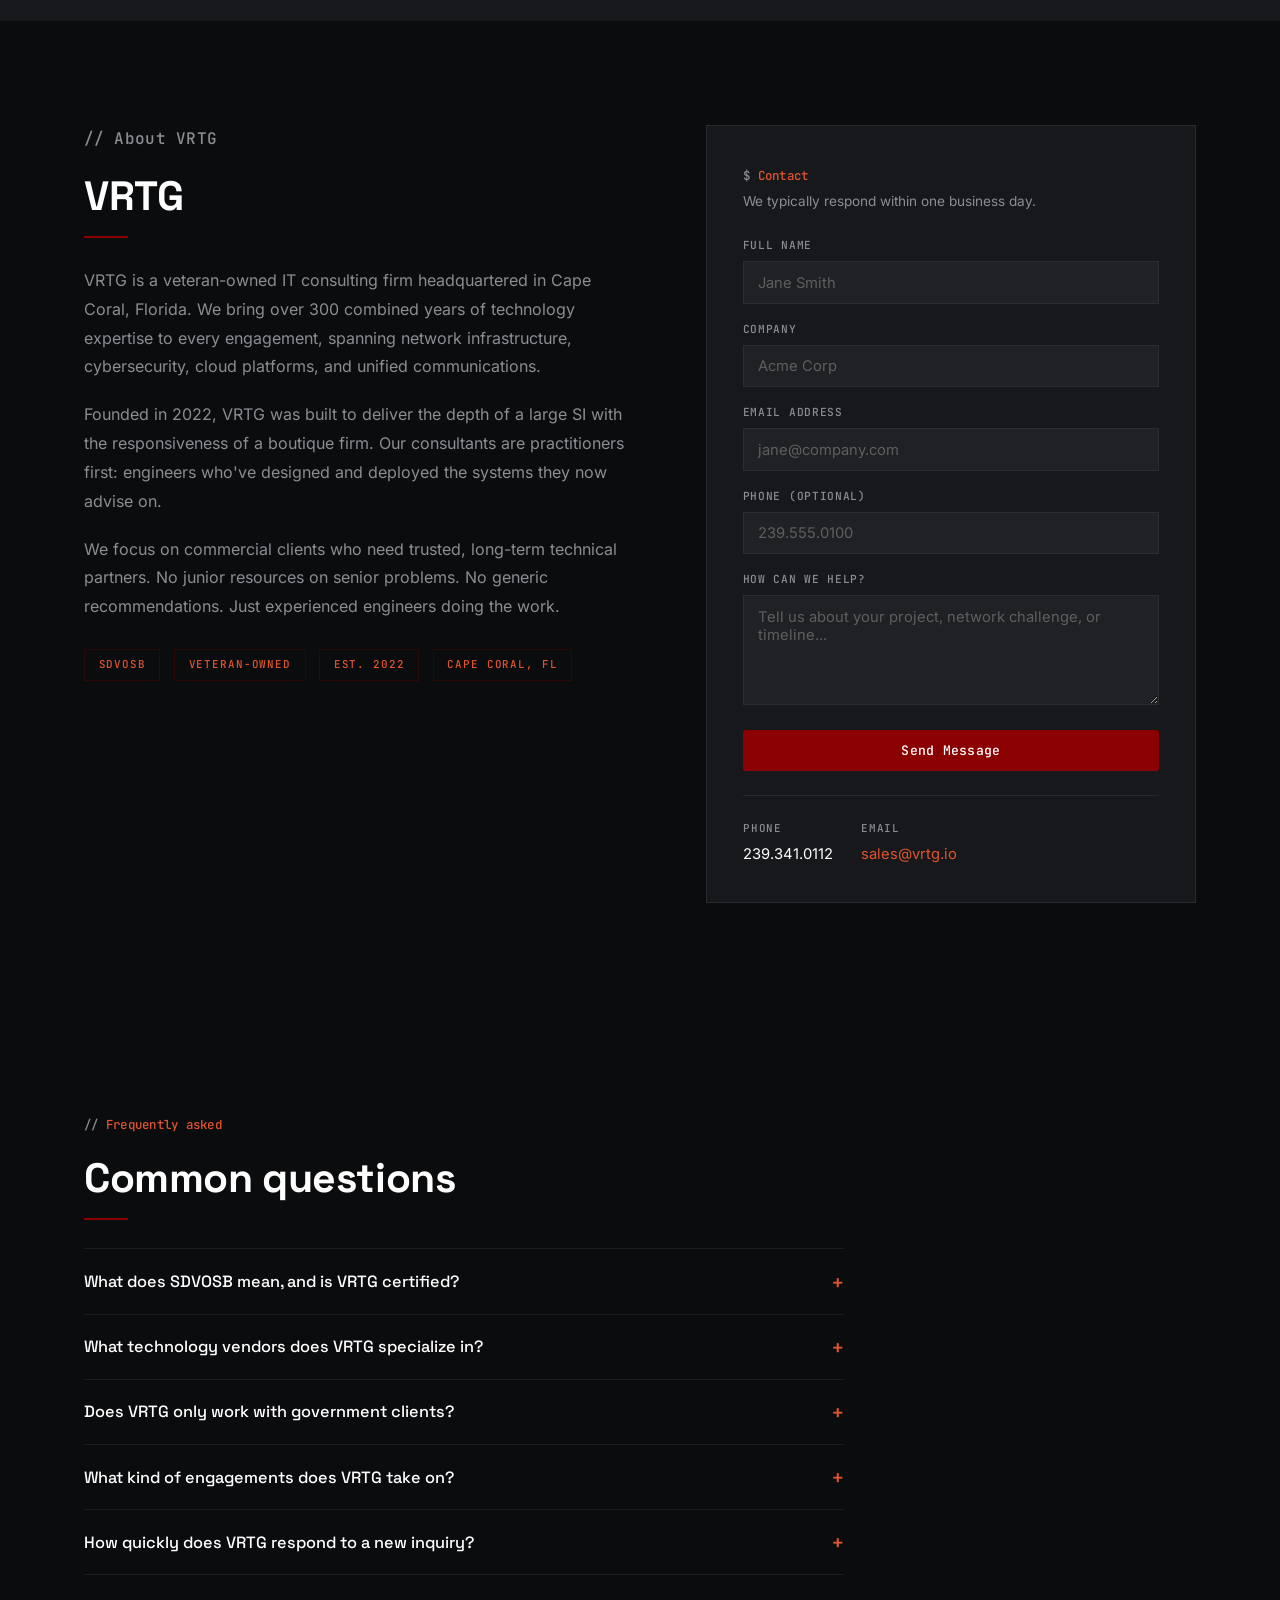
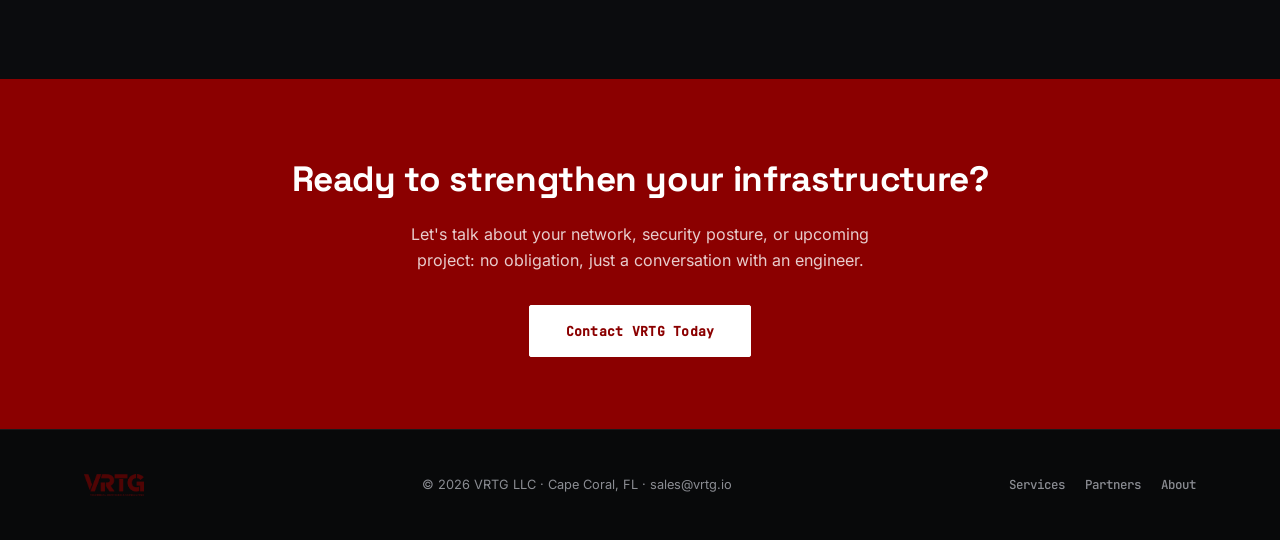
==== commit da7271aa: "Update index.html Changed line 123 from style="height:26px to style="height:30px and reverted line 4" ====
--- a/index.html
+++ b/index.html
@@ -120,7 +120,7 @@
 <header class="site-header">
   <div class="wrap nav-row">
     <a class="brand-mark" href="#home">
-      <img src="/assets/img/vrtg-lockup-web.png" alt="VRTG Technical Services & Consulting" width="329" height="120" style="height:26px;width:auto;">
+      <img src="/assets/img/vrtg-lockup-web.png" alt="VRTG Technical Services & Consulting" width="329" height="120" style="height:30px;width:auto;">
     </a>
     <nav class="primary-nav" aria-label="Primary">
       <ul>
@@ -398,7 +398,7 @@
 
 <footer class="site-footer">
   <div class="wrap footer-row">
-    <img src="/assets/img/vrtg-lockup-web.png" alt="VRTG" width="329" height="120" style="height:26px;width:auto;">
+    <img src="/assets/img/vrtg-lockup-web.png" alt="VRTG" width="329" height="120" style="height:22px;width:auto;">
     <p>&copy; 2026 VRTG LLC &middot; Cape Coral, FL &middot; <a href="mailto:sales@vrtg.io">sales@vrtg.io</a></p>
     <ul class="footer-links">
       <li><a href="#services">Services</a></li>
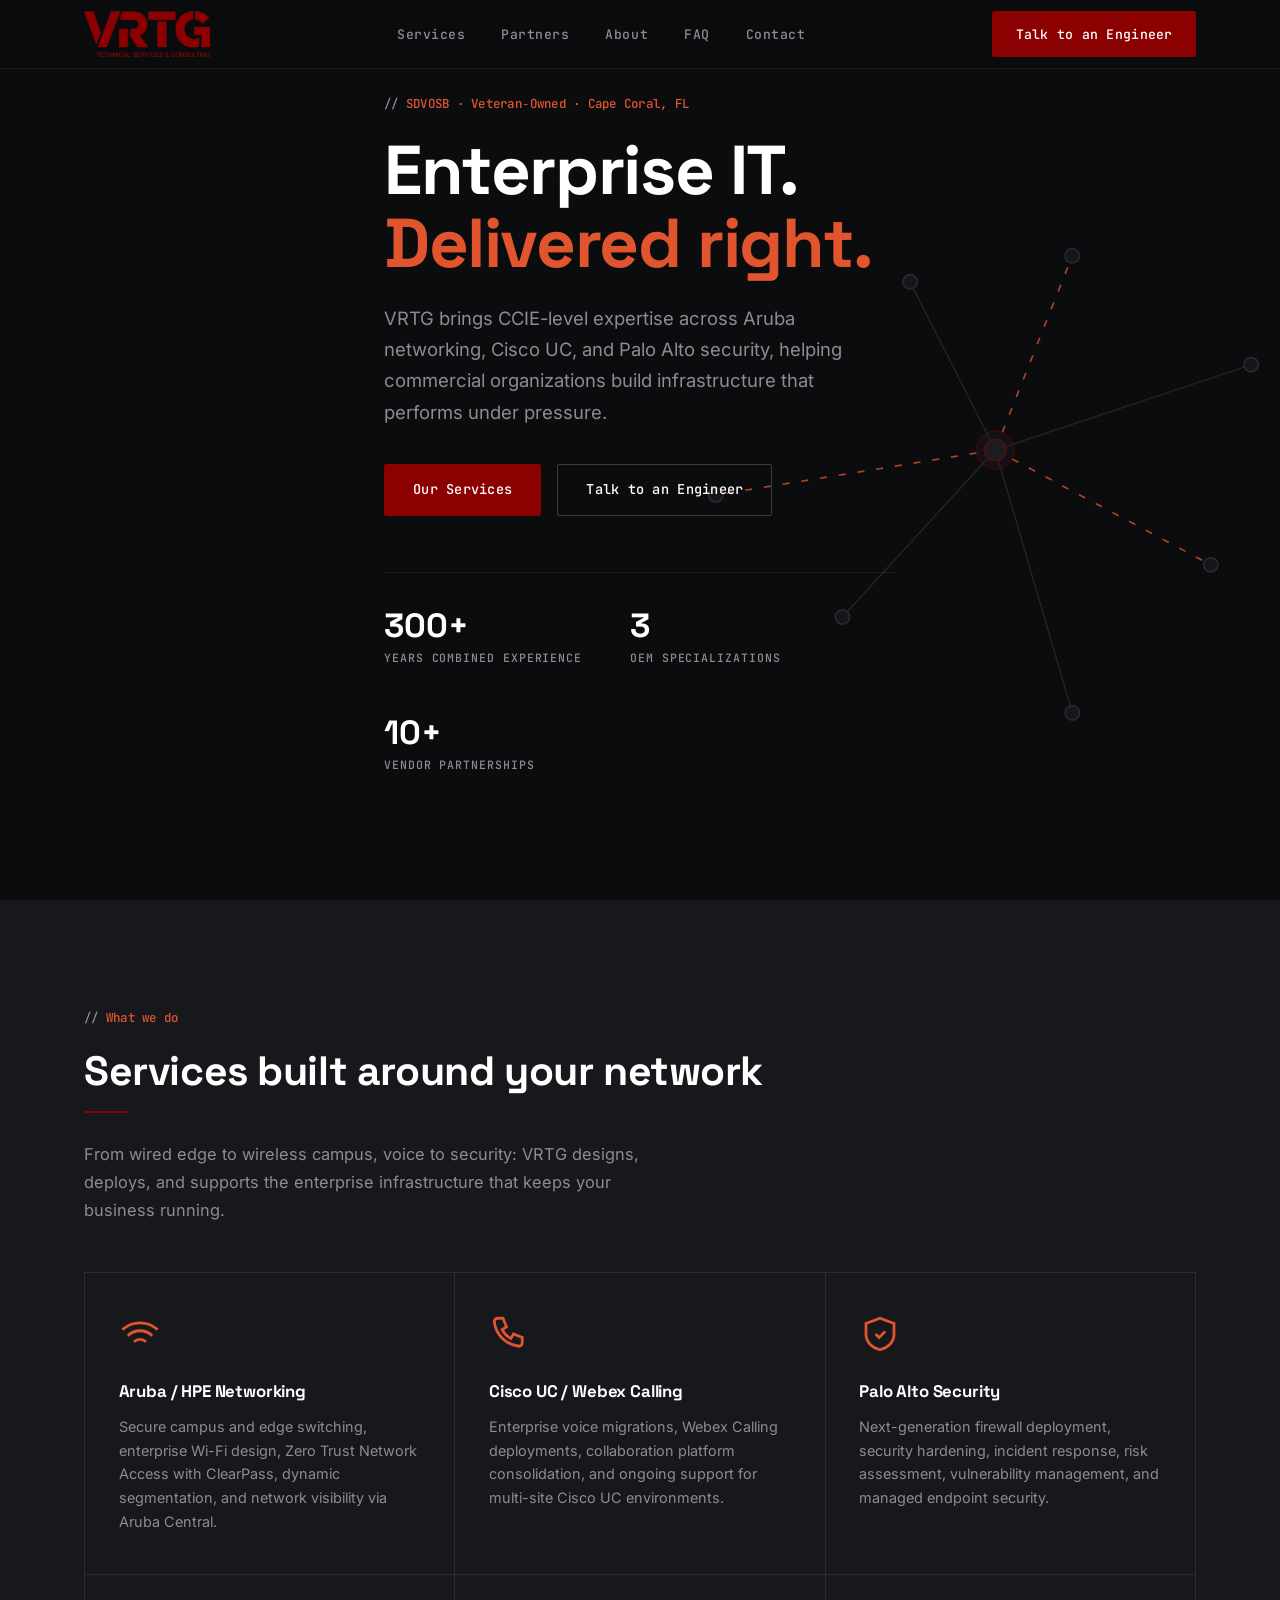
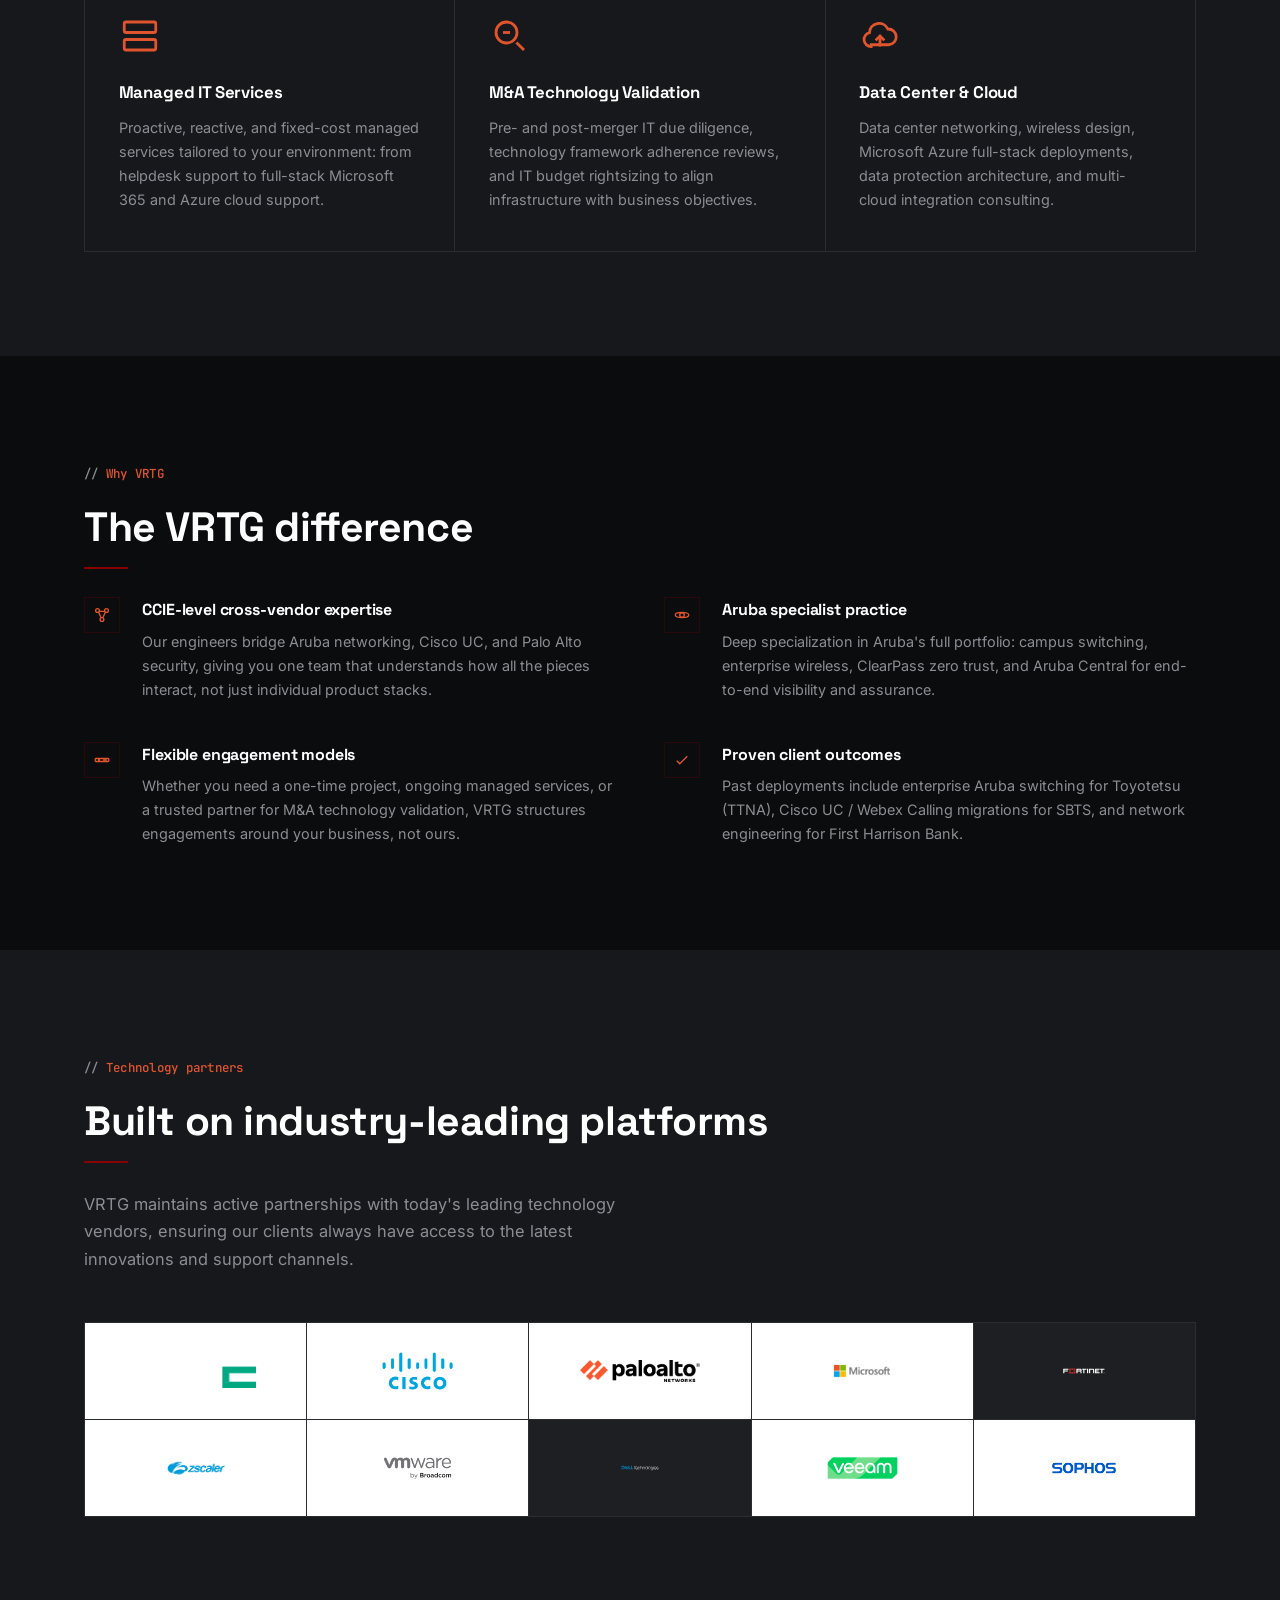
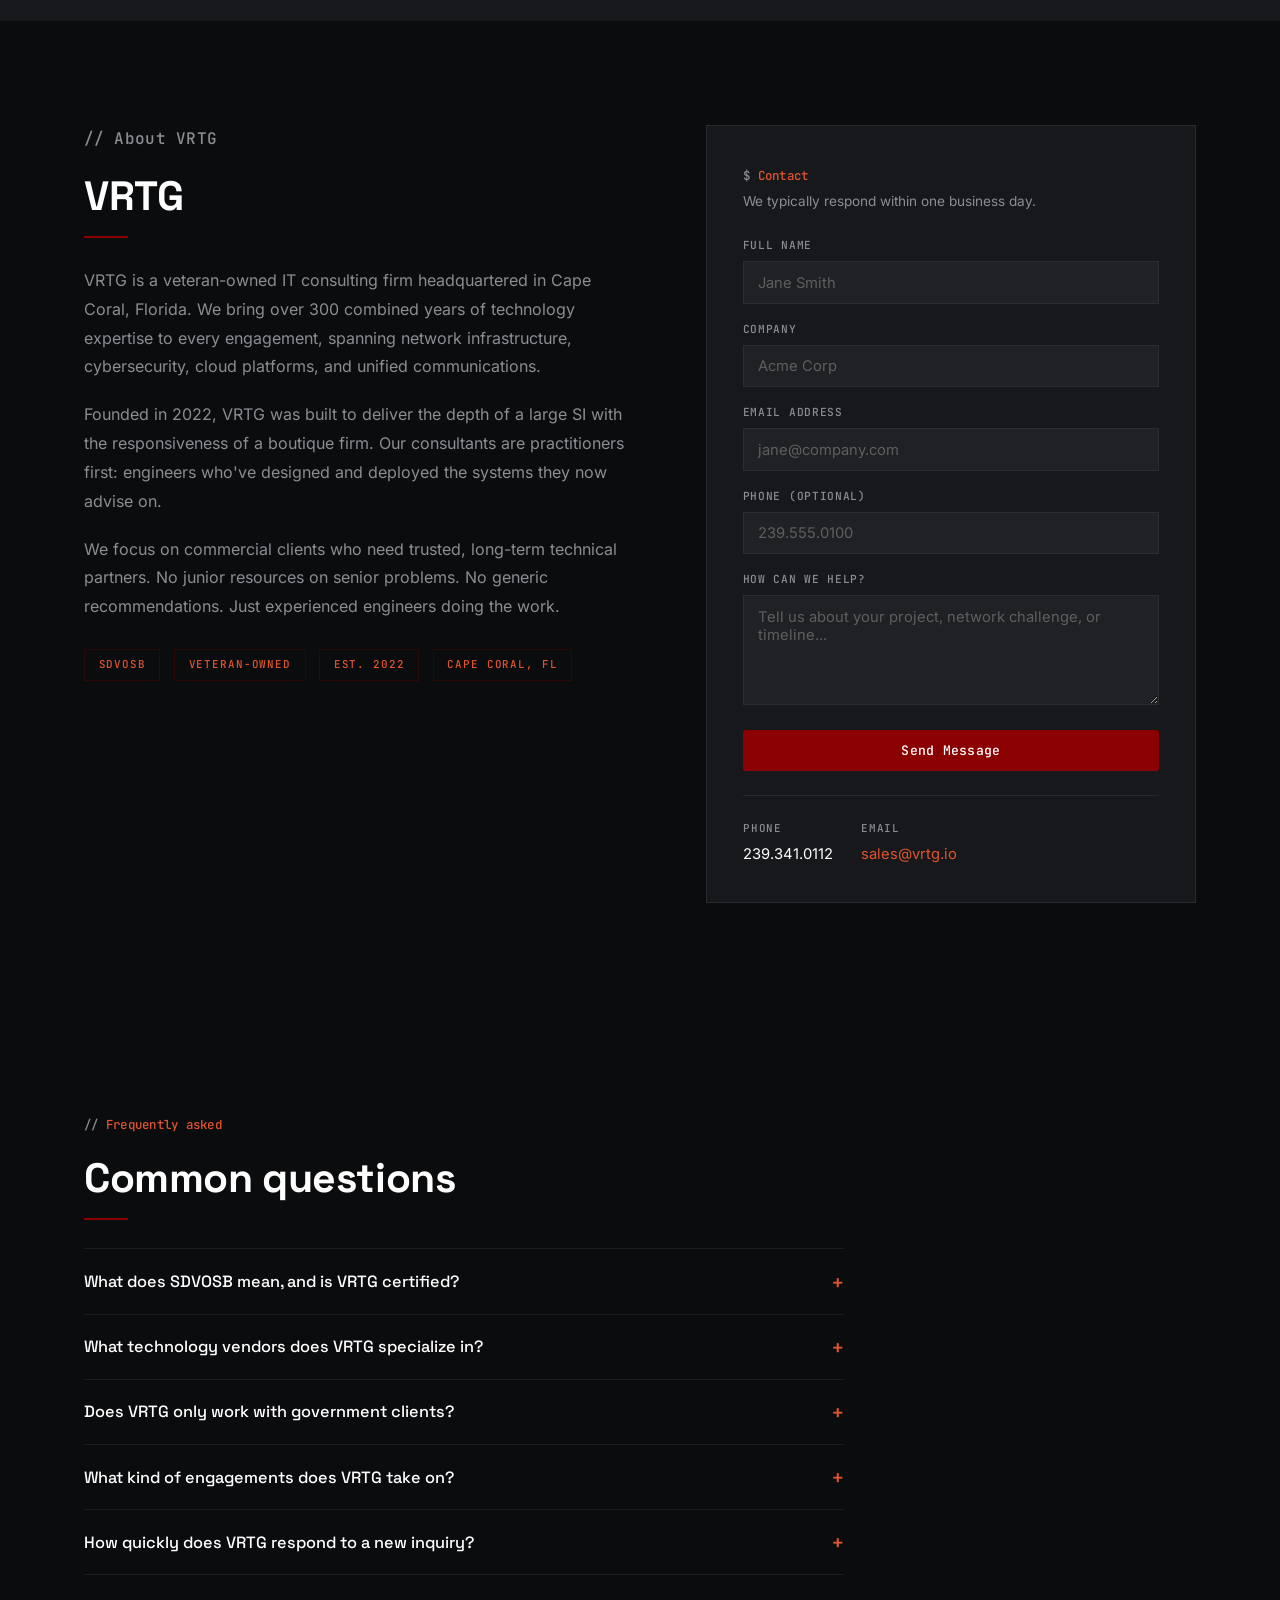
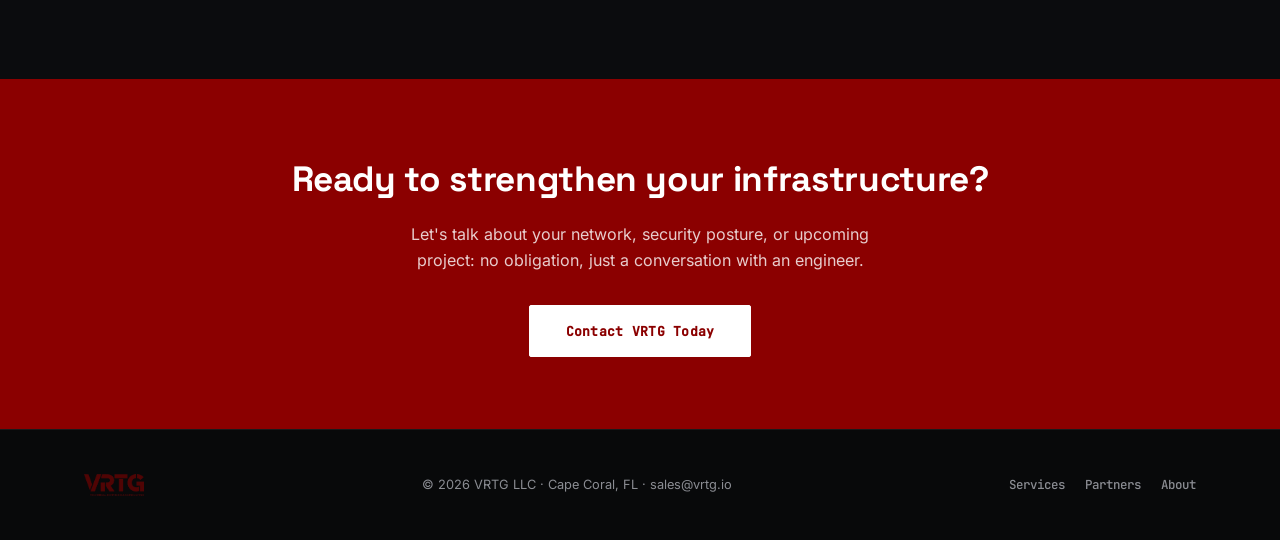
==== commit 44c26f3d: "Update index.html Added Google tag and updated the VRTG logo to 46px from 30px." ====
--- a/index.html
+++ b/index.html
@@ -32,6 +32,15 @@
 <meta name="theme-color" content="#0b0c0e">
 
 <link rel="stylesheet" href="/assets/css/style.css">
+
+<!-- Google tag (gtag.js) -->
+<script async src="https://www.googletagmanager.com/gtag/js?id=G-X431C8XXY1"></script>
+<script>
+  window.dataLayer = window.dataLayer || [];
+  function gtag(){dataLayer.push(arguments);}
+  gtag('js', new Date());
+  gtag('config', 'G-X431C8XXY1');
+</script>
 
 <!-- Organization / ProfessionalService schema -->
 <script type="application/ld+json">
@@ -120,7 +129,7 @@
 <header class="site-header">
   <div class="wrap nav-row">
     <a class="brand-mark" href="#home">
-      <img src="/assets/img/vrtg-lockup-web.png" alt="VRTG Technical Services & Consulting" width="329" height="120" style="height:30px;width:auto;">
+      <img src="/assets/img/vrtg-lockup-web.png" alt="VRTG Technical Services & Consulting" width="329" height="120" style="height:46px;width:auto;">
     </a>
     <nav class="primary-nav" aria-label="Primary">
       <ul>
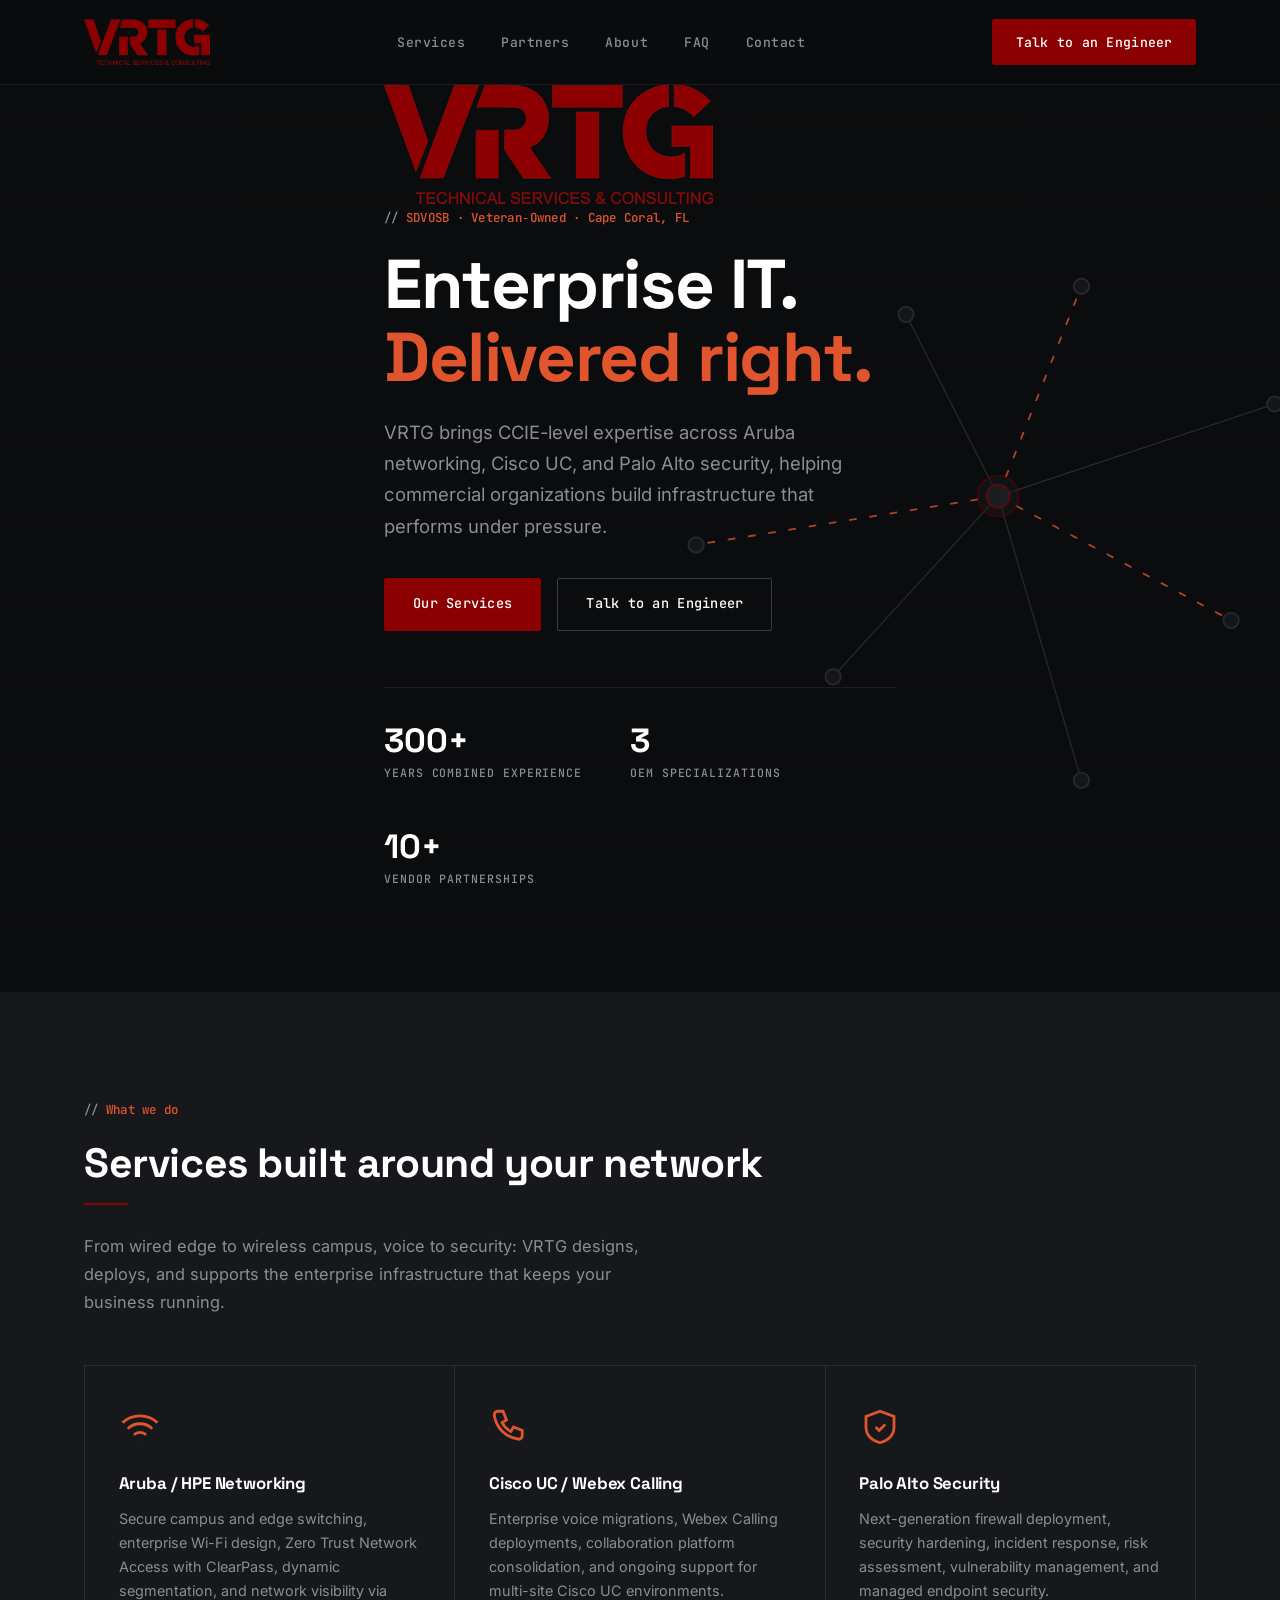
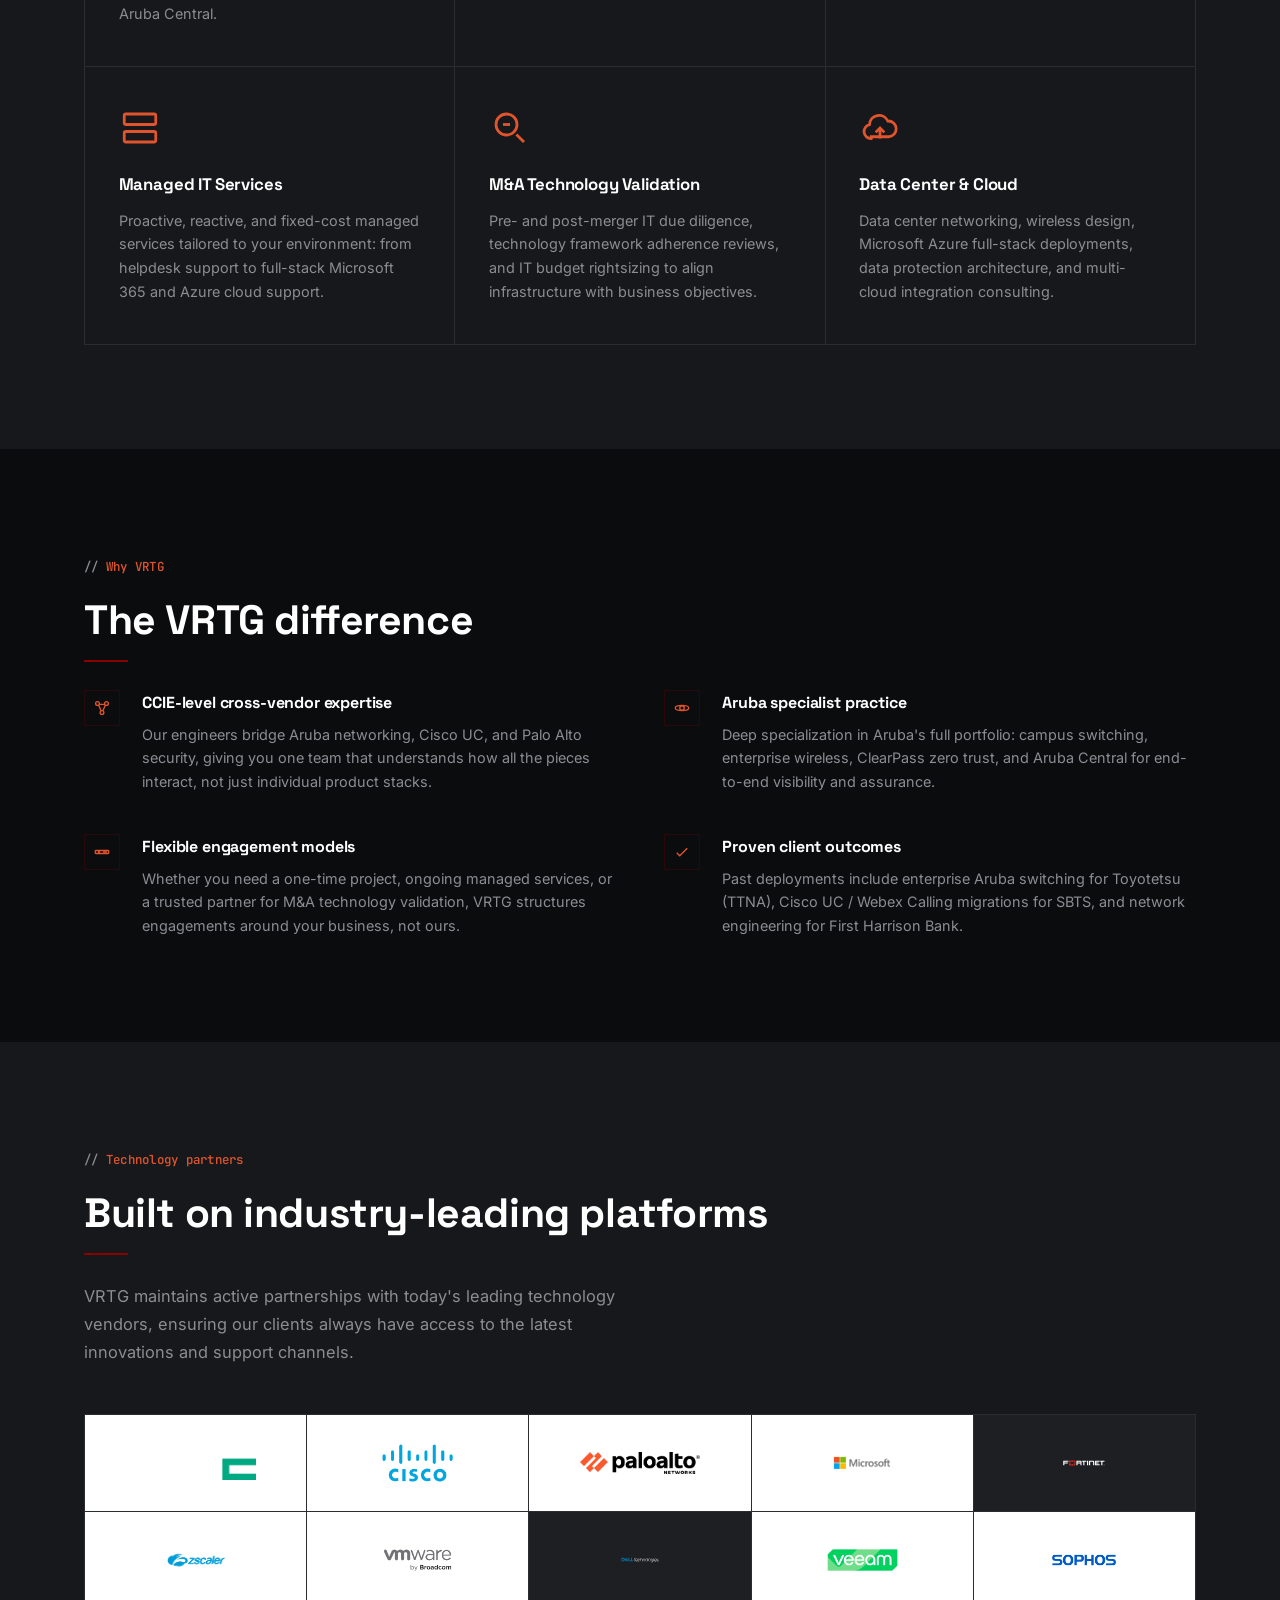
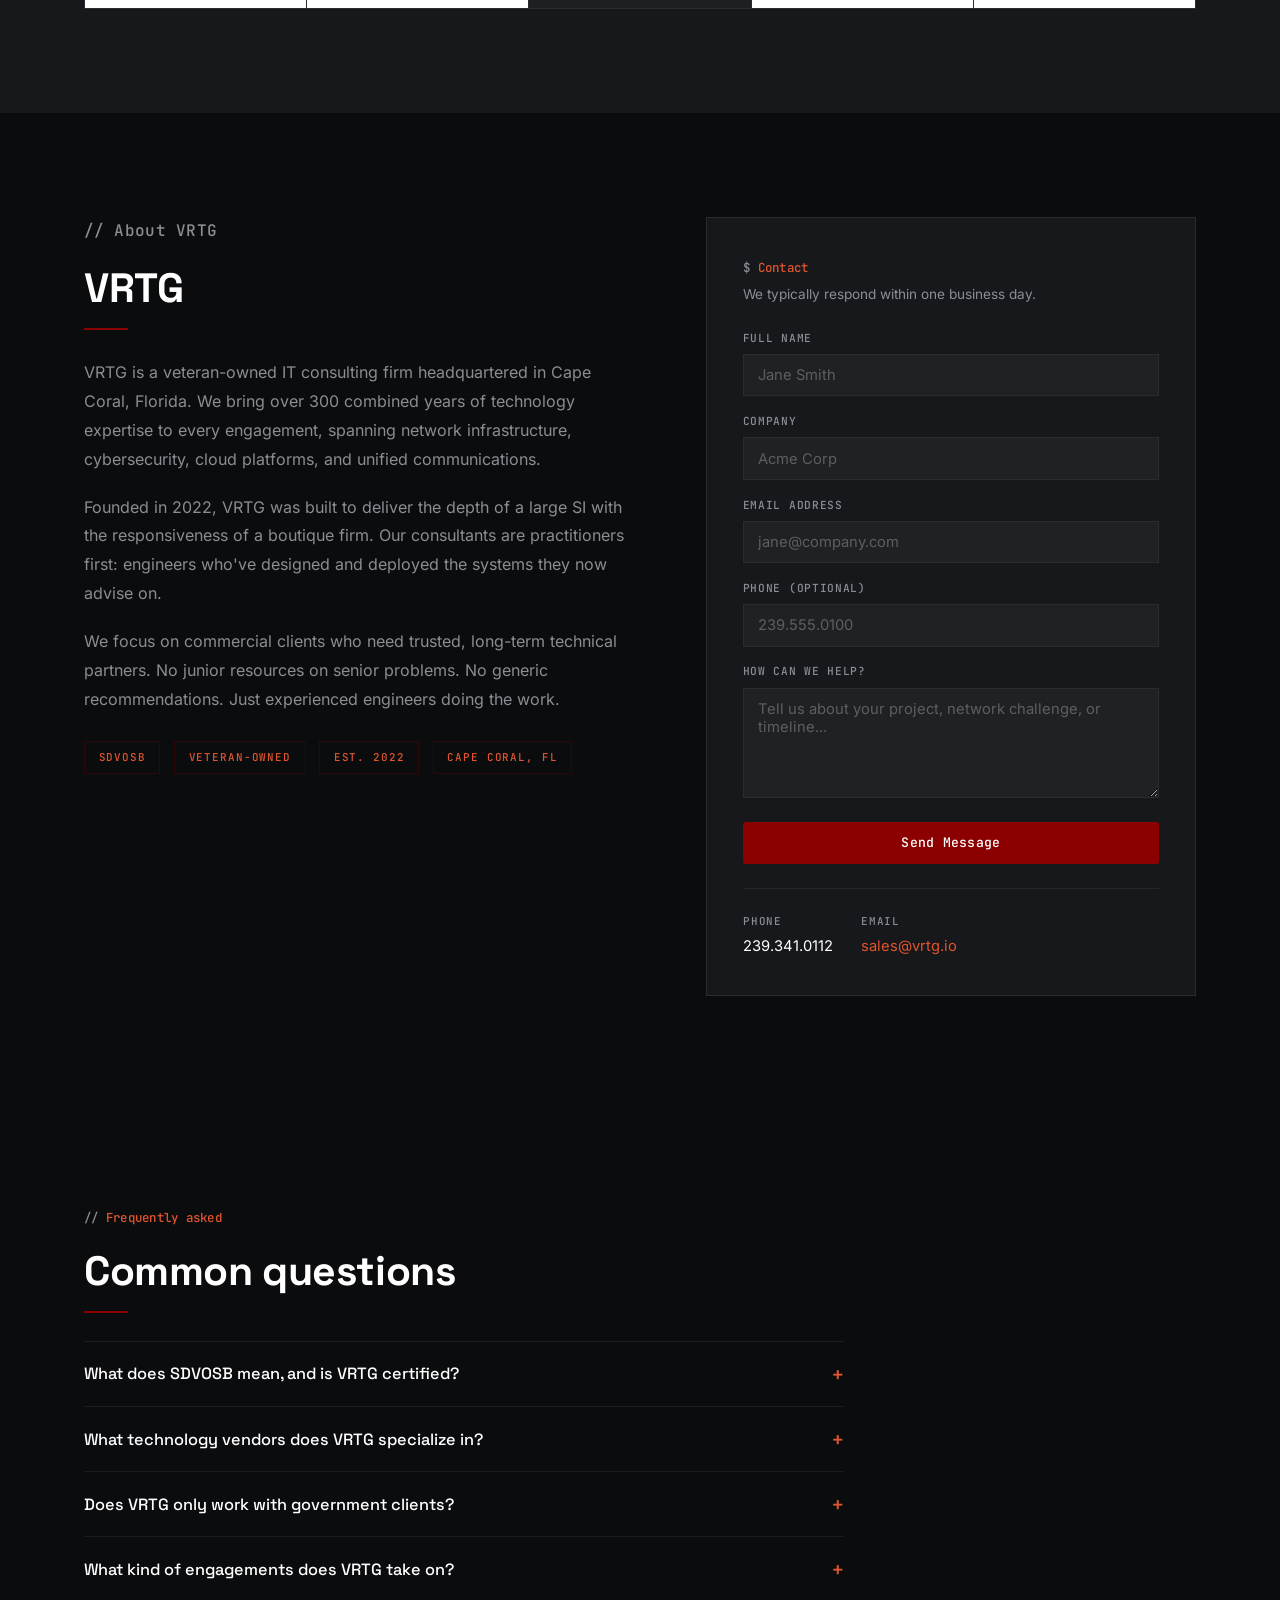
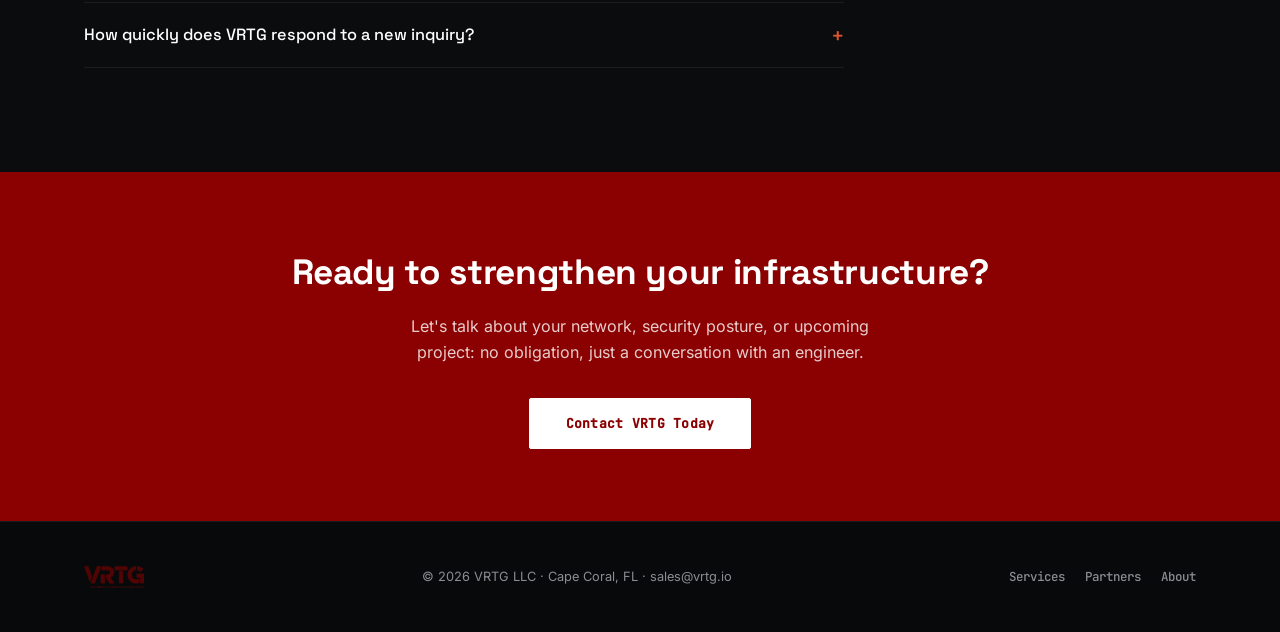
==== commit c3c2b195: "Update index.html Replaced; <div class="wrap hero-inner">   <p class="eyebrow">SDVOSB &middot; Vet" ====
--- a/index.html
+++ b/index.html
@@ -184,8 +184,9 @@
         <circle class="topo-node" cx="268" cy="238" r="6"/>
       </svg>
     </div>
-    <div class="wrap hero-inner">
-      <p class="eyebrow">SDVOSB &middot; Veteran&#8209;Owned &middot; Cape Coral, FL</p>
+ <div class="wrap hero-inner">
+  <img src="/assets/img/vrtg-lockup-web.png" alt="VRTG Technical Services & Consulting" class="hero-logo">
+  <p class="eyebrow">SDVOSB &middot; Veteran&#8209;Owned &middot; Cape Coral, FL</p>
       <h1>Enterprise IT.<br><em>Delivered right.</em></h1>
       <p class="hero-lead">VRTG brings CCIE-level expertise across Aruba networking, Cisco UC, and Palo Alto security, helping commercial organizations build infrastructure that performs under pressure.</p>
       <div class="hero-actions">
--- a/assets/css/style.css
+++ b/assets/css/style.css
@@ -149,7 +149,7 @@
 }
 .nav-row {
   display: flex; align-items: center; justify-content: space-between;
-  height: 68px;
+  height: 84px;
 }
 .brand-mark { display: flex; align-items: center; gap: 0.6rem; text-decoration: none; }
 .brand-mark img { height: 26px; width: auto; }
@@ -192,7 +192,7 @@
   position: relative;
   min-height: 100vh;
   display: flex; align-items: center;
-  padding-top: 68px;
+  padding-top: 84px;
   overflow: hidden;
 }
 .hero-grid-lines {
